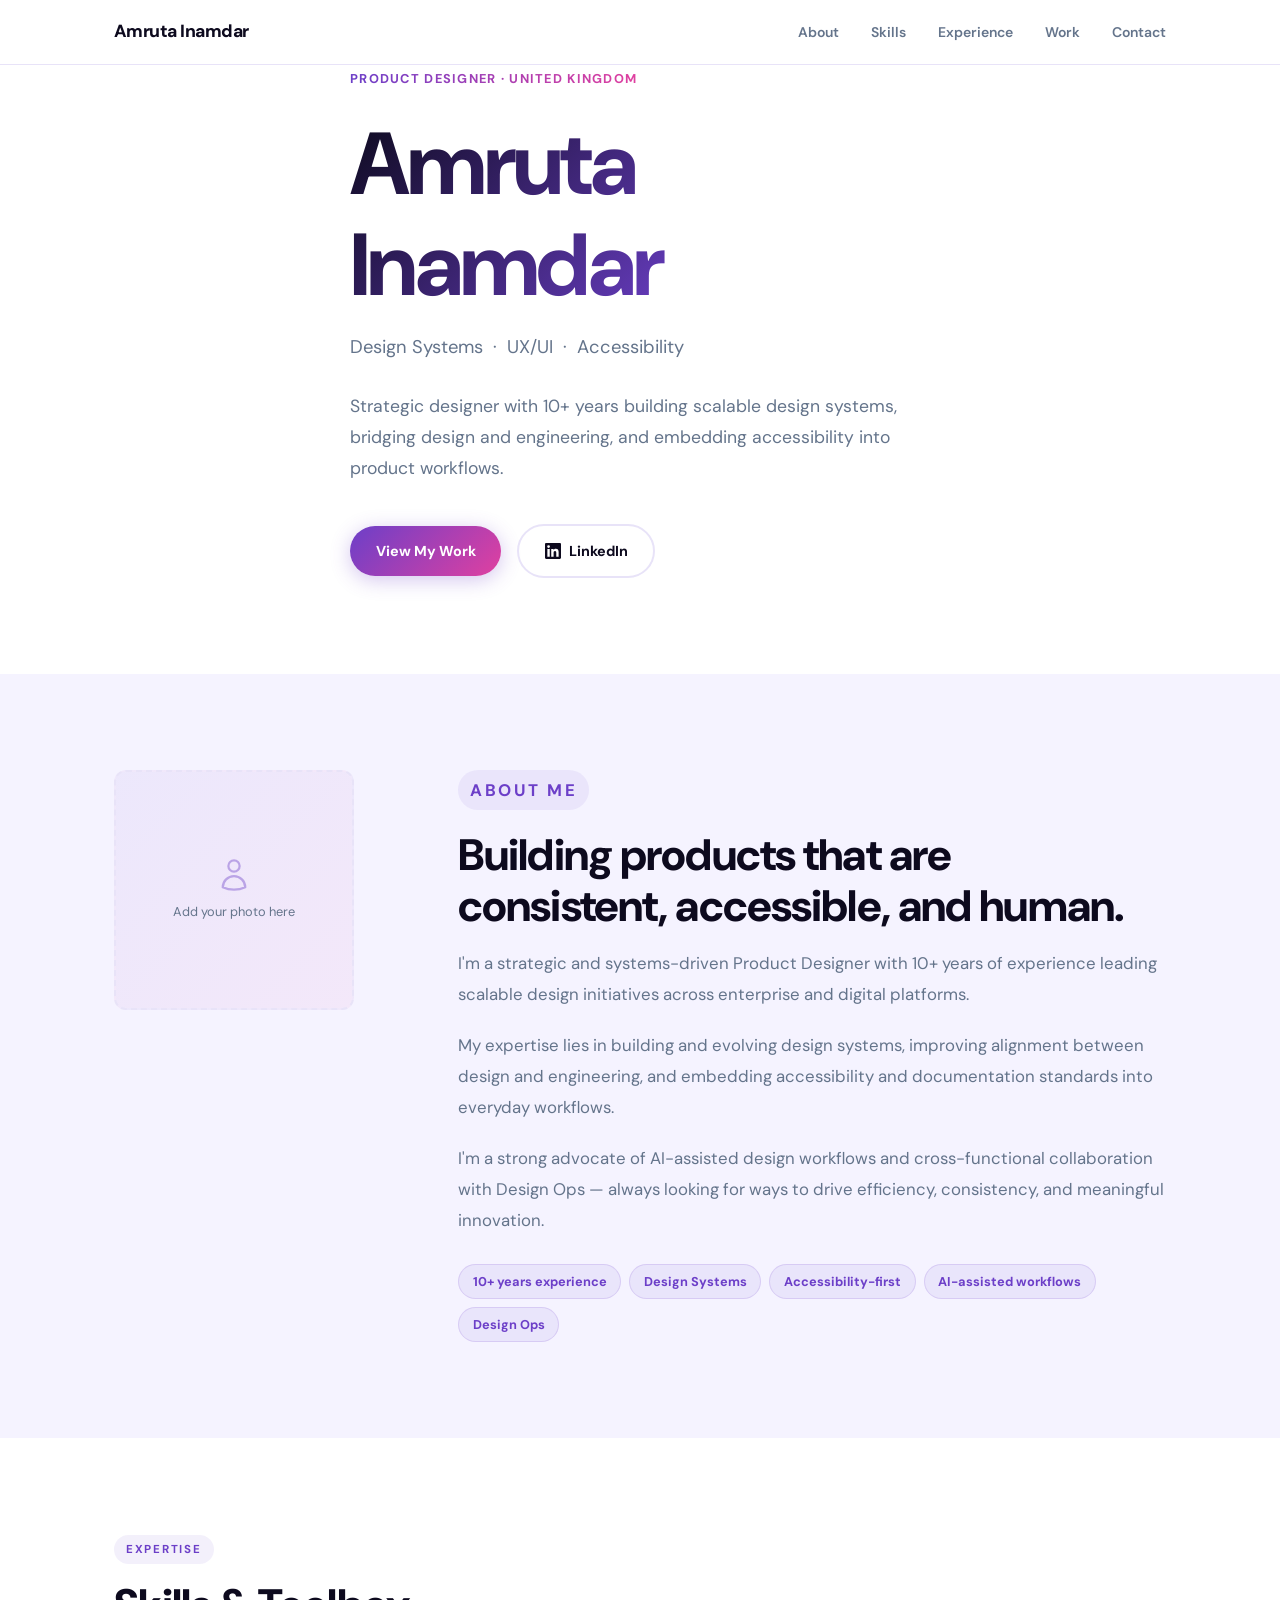
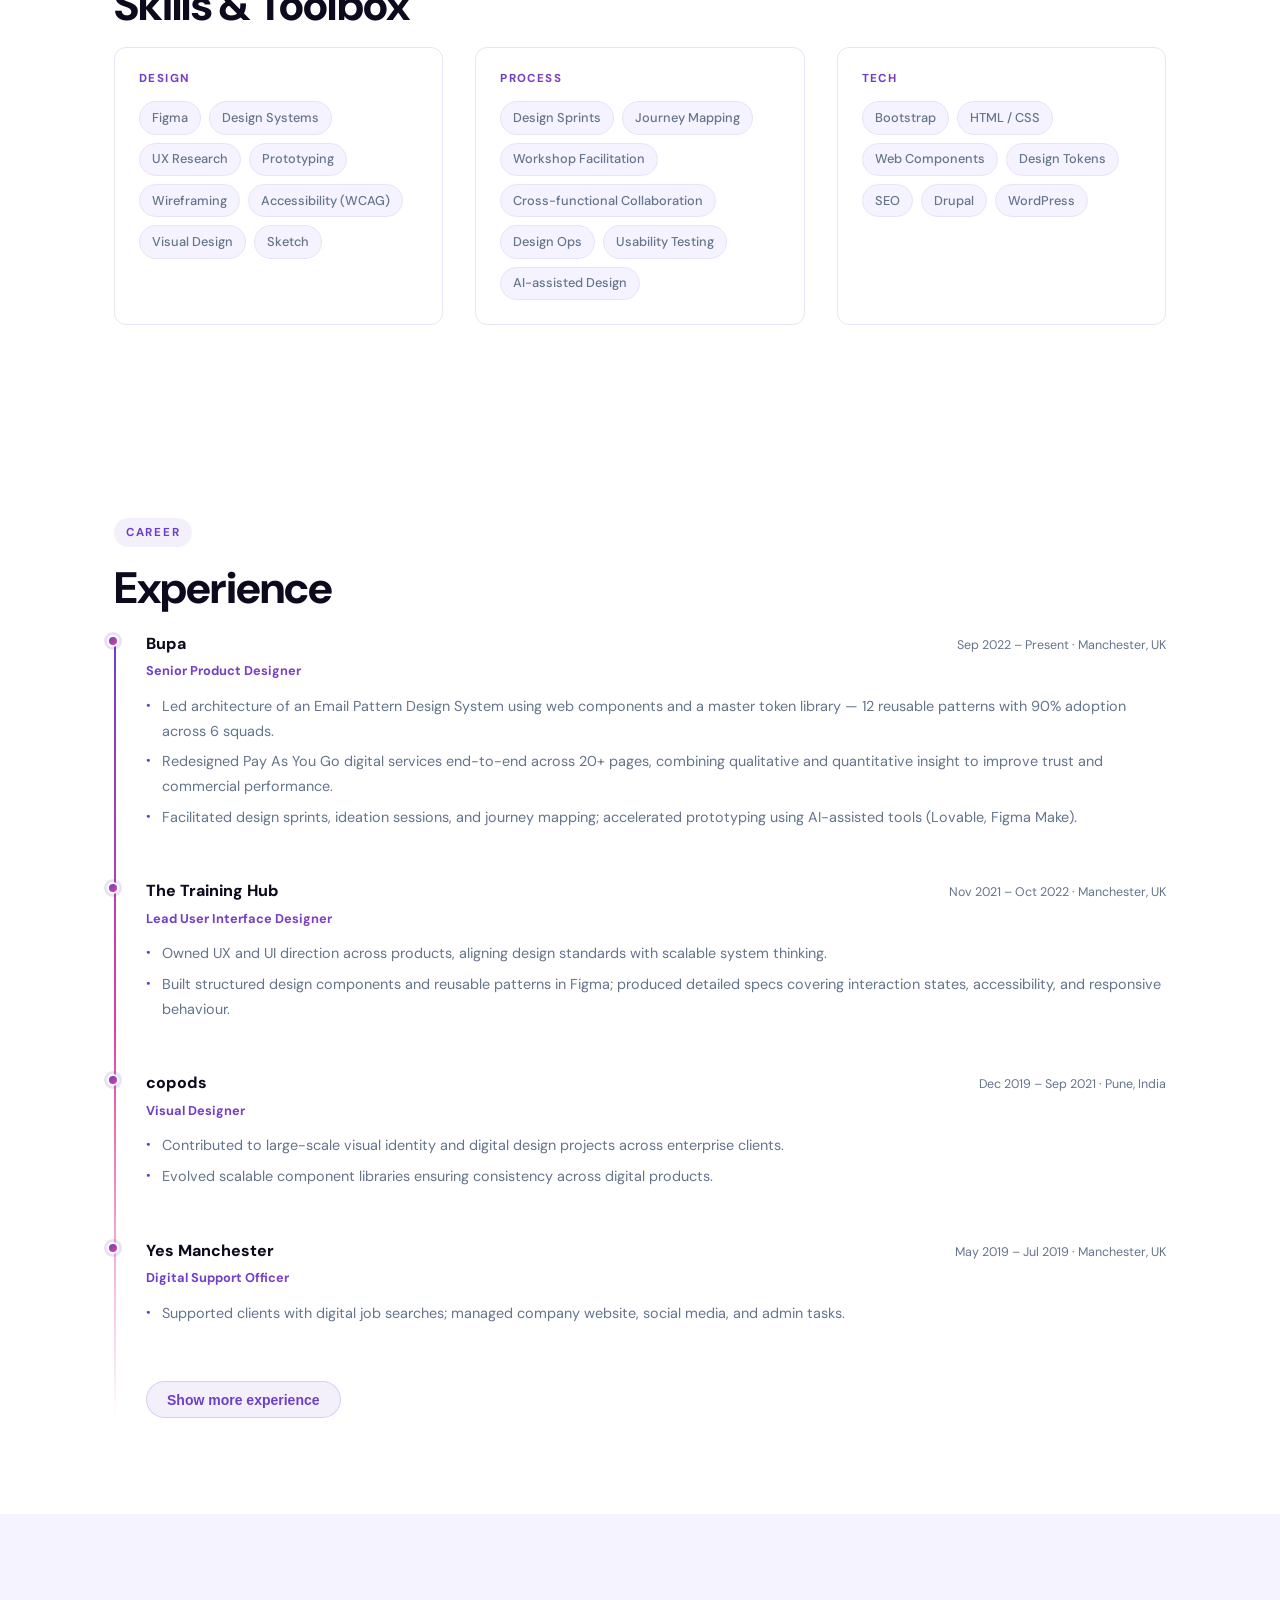
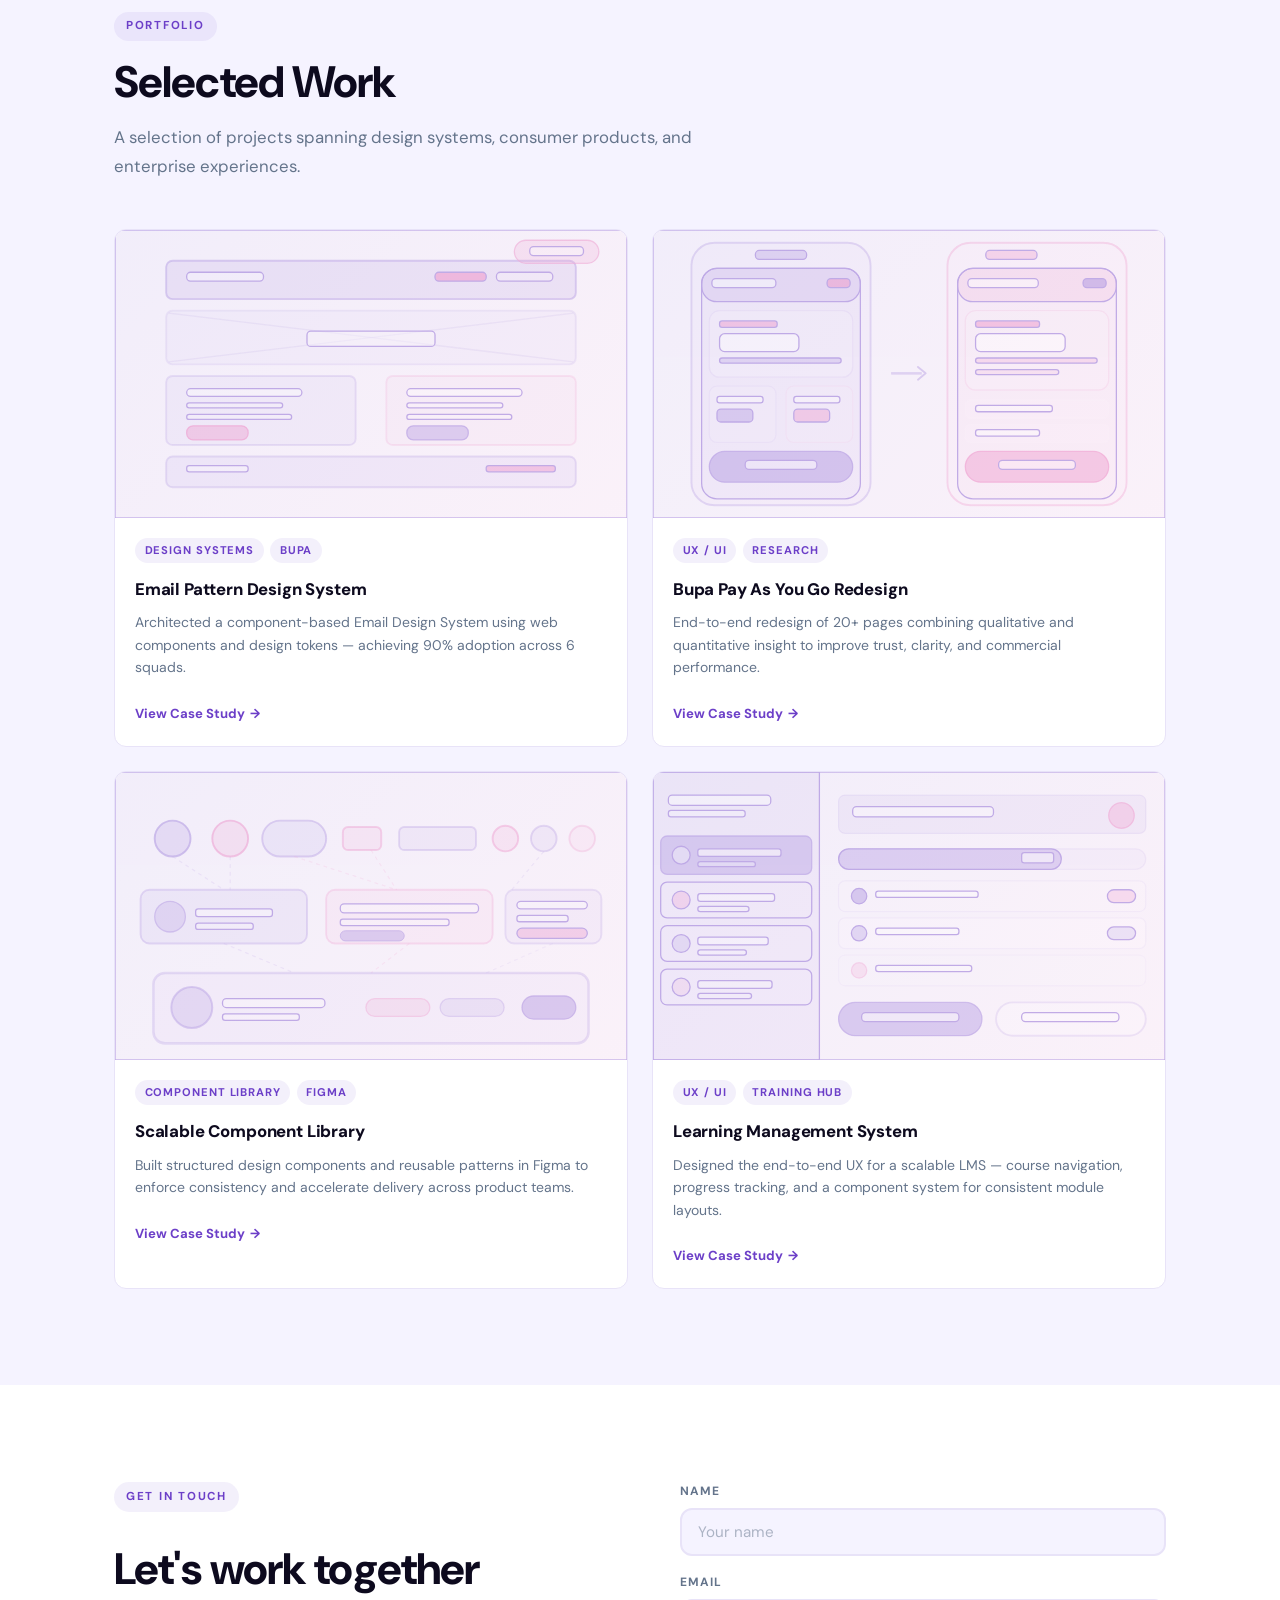
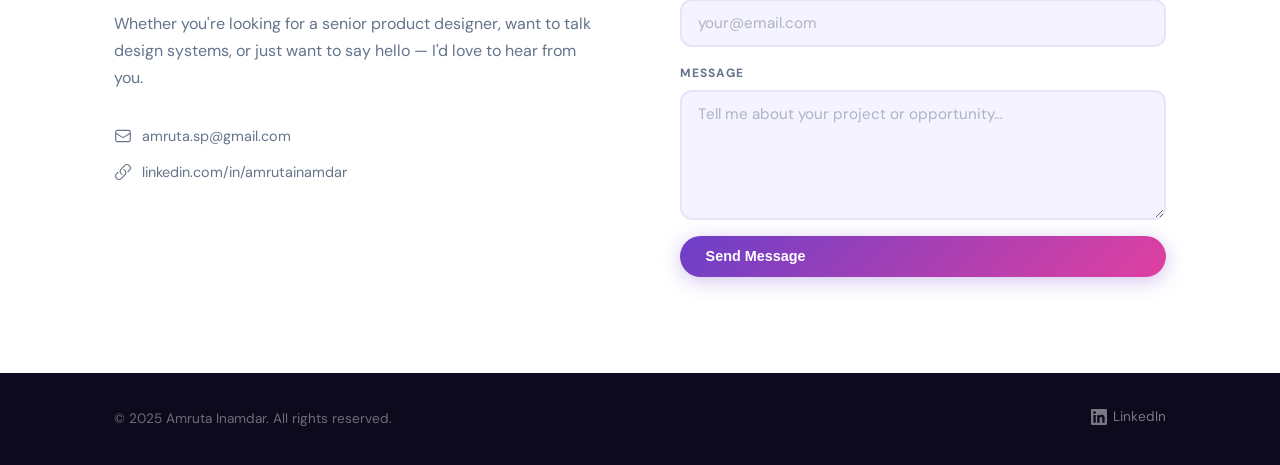
==== index.html @ d746bb41 "initial commit" ====
<!DOCTYPE html>
<html lang="en">
<head>
  <meta charset="UTF-8" />
  <meta name="viewport" content="width=device-width, initial-scale=1.0" />
  <meta name="description" content="Amruta Inamdar — Senior Product Designer specialising in Design Systems, UX/UI, and Accessibility." />
  <title>Amruta Inamdar · Product Designer</title>
  <link rel="preconnect" href="https://fonts.googleapis.com" />
  <link rel="preconnect" href="https://fonts.gstatic.com" crossorigin />
  <link href="https://fonts.googleapis.com/css2?family=DM+Sans:wght@400;500;700;800&display=swap" rel="stylesheet" />
  <link rel="stylesheet" href="styles-v3.css" />
</head>
<body>

<!-- ── Nav ── -->
<nav>
  <div class="container nav-inner">
    <a href="#hero" class="nav-logo">Amruta Inamdar</a>
    <ul class="nav-links" id="nav-links">
      <li><a href="#about">About</a></li>
      <li><a href="#skills">Skills</a></li>
      <li><a href="#experience">Experience</a></li>
      <li><a href="#work">Work</a></li>
      <li><a href="#contact">Contact</a></li>
    </ul>
    <button class="hamburger" id="hamburger" aria-label="Toggle navigation">
      <span></span><span></span><span></span>
    </button>
  </div>
</nav>

<!-- ── Hero ── -->
<section id="hero">
  <div class="container">
    <div class="hero-content">
      <span class="hero-eyebrow">Product Designer · United Kingdom</span>
      <h1 class="hero-title">Amruta<br>Inamdar</h1>
      <p class="hero-subtitle">Design Systems &nbsp;·&nbsp; UX/UI &nbsp;·&nbsp; Accessibility</p>
      <p class="hero-tagline">Strategic designer with 10+ years building scalable design systems, bridging design and engineering, and embedding accessibility into product workflows.</p>

      <div class="hero-actions">
        <a href="#work" class="btn btn-primary">View My Work</a>
        <a href="https://www.linkedin.com/in/amrutainamdar" target="_blank" rel="noopener" class="btn btn-outline">
          <svg xmlns="http://www.w3.org/2000/svg" viewBox="0 0 24 24" aria-hidden="true" style="width:16px;height:16px;fill:currentColor;flex-shrink:0"><path d="M20.447 20.452h-3.554v-5.569c0-1.328-.027-3.037-1.852-3.037-1.853 0-2.136 1.445-2.136 2.939v5.667H9.351V9h3.414v1.561h.046c.477-.9 1.637-1.85 3.37-1.85 3.601 0 4.267 2.37 4.267 5.455v6.286zM5.337 7.433a2.062 2.062 0 0 1-2.063-2.065 2.064 2.064 0 1 1 2.063 2.065zm1.782 13.019H3.555V9h3.564v11.452zM22.225 0H1.771C.792 0 0 .774 0 1.729v20.542C0 23.227.792 24 1.771 24h20.451C23.2 24 24 23.227 24 22.271V1.729C24 .774 23.2 0 22.222 0h.003z"/></svg>
          LinkedIn
        </a>
      </div>
    </div>
  </div>
</section>

<!-- ── About ── -->
<section id="about">
  <div class="container">
    <div class="about-grid">
      <div>
        <div class="photo-placeholder">
          <svg xmlns="http://www.w3.org/2000/svg" viewBox="0 0 24 24" stroke-width="1.5"><path stroke-linecap="round" stroke-linejoin="round" d="M15.75 6a3.75 3.75 0 1 1-7.5 0 3.75 3.75 0 0 1 7.5 0zM4.501 20.118a7.5 7.5 0 0 1 14.998 0A17.933 17.933 0 0 1 12 21.75c-2.676 0-5.216-.584-7.499-1.632z"/></svg>
          Add your photo here
        </div>
      </div>
      <div class="about-text">
        <p class="section-label">About Me</p>
        <h2 class="section-title">Building products that are consistent, accessible, and human.</h2>
        <p>I'm a strategic and systems-driven Product Designer with 10+ years of experience leading scalable design initiatives across enterprise and digital platforms.</p>
        <p>My expertise lies in building and evolving design systems, improving alignment between design and engineering, and embedding accessibility and documentation standards into everyday workflows.</p>
        <p>I'm a strong advocate of AI-assisted design workflows and cross-functional collaboration with Design Ops — always looking for ways to drive efficiency, consistency, and meaningful innovation.</p>
        <div class="stats-chips">
          <span class="chip">10+ years experience</span>
          <span class="chip">Design Systems</span>
          <span class="chip">Accessibility-first</span>
          <span class="chip">AI-assisted workflows</span>
          <span class="chip">Design Ops</span>
        </div>
      </div>
    </div>
  </div>
</section>

<!-- ── Skills ── -->
<section id="skills">
  <div class="container">
    <p class="section-label">Expertise</p>
    <h2 class="section-title">Skills &amp; Toolbox</h2>
    <div class="skills-grid">
      <div class="skill-group">
        <h3>Design</h3>
        <div class="skill-tags">
          <span class="tag">Figma</span>
          <span class="tag">Design Systems</span>
          <span class="tag">UX Research</span>
          <span class="tag">Prototyping</span>
          <span class="tag">Wireframing</span>
          <span class="tag">Accessibility (WCAG)</span>
          <span class="tag">Visual Design</span>
          <span class="tag">Sketch</span>
        </div>
      </div>
      <div class="skill-group">
        <h3>Process</h3>
        <div class="skill-tags">
          <span class="tag">Design Sprints</span>
          <span class="tag">Journey Mapping</span>
          <span class="tag">Workshop Facilitation</span>
          <span class="tag">Cross-functional Collaboration</span>
          <span class="tag">Design Ops</span>
          <span class="tag">Usability Testing</span>
          <span class="tag">AI-assisted Design</span>
        </div>
      </div>
      <div class="skill-group">
        <h3>Tech</h3>
        <div class="skill-tags">
          <span class="tag">Bootstrap</span>
          <span class="tag">HTML / CSS</span>
          <span class="tag">Web Components</span>
          <span class="tag">Design Tokens</span>
          <span class="tag">SEO</span>
          <span class="tag">Drupal</span>
          <span class="tag">WordPress</span>
        </div>
      </div>
    </div>
  </div>
</section>

<!-- ── Experience ── -->
<section id="experience">
  <div class="container">
    <p class="section-label">Career</p>
    <h2 class="section-title">Experience</h2>
    <div class="timeline">

      <div class="timeline-item">
        <div class="timeline-header">
          <span class="timeline-company">Bupa</span>
          <span class="timeline-date">Sep 2022 – Present · Manchester, UK</span>
        </div>
        <div class="timeline-role">Senior Product Designer</div>
        <ul class="timeline-bullets">
          <li>Led architecture of an Email Pattern Design System using web components and a master token library — 12 reusable patterns with 90% adoption across 6 squads.</li>
          <li>Redesigned Pay As You Go digital services end-to-end across 20+ pages, combining qualitative and quantitative insight to improve trust and commercial performance.</li>
          <li>Facilitated design sprints, ideation sessions, and journey mapping; accelerated prototyping using AI-assisted tools (Lovable, Figma Make).</li>
        </ul>
      </div>

      <div class="timeline-item">
        <div class="timeline-header">
          <span class="timeline-company">The Training Hub</span>
          <span class="timeline-date">Nov 2021 – Oct 2022 · Manchester, UK</span>
        </div>
        <div class="timeline-role">Lead User Interface Designer</div>
        <ul class="timeline-bullets">
          <li>Owned UX and UI direction across products, aligning design standards with scalable system thinking.</li>
          <li>Built structured design components and reusable patterns in Figma; produced detailed specs covering interaction states, accessibility, and responsive behaviour.</li>
        </ul>
      </div>

      <div class="timeline-item">
        <div class="timeline-header">
          <span class="timeline-company">copods</span>
          <span class="timeline-date">Dec 2019 – Sep 2021 · Pune, India</span>
        </div>
        <div class="timeline-role">Visual Designer</div>
        <ul class="timeline-bullets">
          <li>Contributed to large-scale visual identity and digital design projects across enterprise clients.</li>
          <li>Evolved scalable component libraries ensuring consistency across digital products.</li>
        </ul>
      </div>

      <div class="timeline-item">
        <div class="timeline-header">
          <span class="timeline-company">Yes Manchester</span>
          <span class="timeline-date">May 2019 – Jul 2019 · Manchester, UK</span>
        </div>
        <div class="timeline-role">Digital Support Officer</div>
        <ul class="timeline-bullets">
          <li>Supported clients with digital job searches; managed company website, social media, and admin tasks.</li>
        </ul>
      </div>

      <div class="hidden-roles" id="hidden-roles">
        <div class="timeline-item">
          <div class="timeline-header">
            <span class="timeline-company">Cognizant Technology Solutions</span>
            <span class="timeline-date">Nov 2009 – Nov 2016 · Pune, India</span>
          </div>
          <div class="timeline-role">Technology Lead</div>
          <ul class="timeline-bullets">
            <li>Led front-end development and UI design for banking and retail clients; built a WordPress-based pattern library and migrated six legacy websites.</li>
            <li>Developed responsive applications across 12 multilingual eCommerce country websites using HTML, CSS, and Bootstrap.</li>
            <li>Performed WCAG accessibility audits and executed full SEO strategy.</li>
          </ul>
        </div>

        <div class="timeline-item">
          <div class="timeline-header">
            <span class="timeline-company">Tisya Impex Pvt. Ltd</span>
            <span class="timeline-date">Jun 2008 – Nov 2009 · Pune, India</span>
          </div>
          <div class="timeline-role">Designer &amp; Animator</div>
          <ul class="timeline-bullets">
            <li>Designed web pages, logos, and marketing brochures; collaborated with backend developers for UI implementation.</li>
          </ul>
        </div>

        <div class="timeline-item">
          <div class="timeline-header">
            <span class="timeline-company">Indian Magic Eye</span>
            <span class="timeline-date">Dec 2006 – Oct 2007 · Pune, India</span>
          </div>
          <div class="timeline-role">Assistant Director / Editor</div>
          <ul class="timeline-bullets">
            <li>Produced corporate films and TV advertisements; edited content for broadcast using Final Cut Pro and Adobe Premiere.</li>
          </ul>
        </div>

        <div class="timeline-item">
          <div class="timeline-header">
            <span class="timeline-company">Ecotech</span>
            <span class="timeline-date">Oct 2004 – Jul 2005 · Pune, India</span>
          </div>
          <div class="timeline-role">Web Designer</div>
          <ul class="timeline-bullets">
            <li>Designed website templates, logos, and interactive web layouts; maintained company site content.</li>
          </ul>
        </div>
      </div>

      <button class="show-more-btn" id="show-more-btn">Show more experience</button>
    </div>
  </div>
</section>

<!-- ── Work ── -->
<section id="work">
  <div class="container">
    <p class="section-label">Portfolio</p>
    <h2 class="section-title">Selected Work</h2>
    <p class="section-intro">A selection of projects spanning design systems, consumer products, and enterprise experiences.</p>
    <div class="work-grid">

      <!-- Card 1: Email Design System -->
      <div class="case-card">
        <div class="card-image" style="padding:0;display:block">
          <svg viewBox="0 0 400 225" xmlns="http://www.w3.org/2000/svg" style="width:100%;height:100%;display:block">
            <rect width="400" height="225" fill="rgba(108,63,200,0.05)"/>
            <!-- Email header block -->
            <rect x="40" y="24" width="320" height="30" rx="5" fill="rgba(108,63,200,0.22)" stroke="rgba(108,63,200,0.55)" stroke-width="1.5"/>
            <rect x="56" y="33" width="60" height="7" rx="3" fill="rgba(255,255,255,0.6)"/>
            <rect x="250" y="33" width="40" height="7" rx="3" fill="rgba(224,64,160,0.75)"/>
            <rect x="298" y="33" width="44" height="7" rx="3" fill="rgba(255,255,255,0.3)"/>
            <!-- Hero image area with X pattern -->
            <rect x="40" y="63" width="320" height="42" rx="5" fill="rgba(108,63,200,0.08)" stroke="rgba(108,63,200,0.2)" stroke-width="1.5"/>
            <line x1="42" y1="65" x2="358" y2="103" stroke="rgba(108,63,200,0.18)" stroke-width="1"/>
            <line x1="358" y1="65" x2="42" y2="103" stroke="rgba(108,63,200,0.18)" stroke-width="1"/>
            <rect x="150" y="79" width="100" height="12" rx="3" fill="rgba(255,255,255,0.35)"/>
            <!-- 2-col content -->
            <rect x="40" y="114" width="148" height="54" rx="5" fill="rgba(108,63,200,0.1)" stroke="rgba(108,63,200,0.3)" stroke-width="1.5"/>
            <rect x="56" y="124" width="90" height="6" rx="3" fill="rgba(255,255,255,0.5)"/>
            <rect x="56" y="135" width="75" height="4" rx="2" fill="rgba(255,255,255,0.3)"/>
            <rect x="56" y="144" width="82" height="4" rx="2" fill="rgba(255,255,255,0.3)"/>
            <rect x="56" y="153" width="48" height="11" rx="5" fill="rgba(224,64,160,0.5)" stroke="rgba(224,64,160,0.8)" stroke-width="1"/>
            <rect x="212" y="114" width="148" height="54" rx="5" fill="rgba(224,64,160,0.07)" stroke="rgba(224,64,160,0.25)" stroke-width="1.5"/>
            <rect x="228" y="124" width="90" height="6" rx="3" fill="rgba(255,255,255,0.5)"/>
            <rect x="228" y="135" width="75" height="4" rx="2" fill="rgba(255,255,255,0.3)"/>
            <rect x="228" y="144" width="82" height="4" rx="2" fill="rgba(255,255,255,0.3)"/>
            <rect x="228" y="153" width="48" height="11" rx="5" fill="rgba(108,63,200,0.5)" stroke="rgba(108,63,200,0.8)" stroke-width="1"/>
            <!-- Footer bar -->
            <rect x="40" y="177" width="320" height="24" rx="5" fill="rgba(108,63,200,0.15)" stroke="rgba(108,63,200,0.35)" stroke-width="1.5"/>
            <rect x="56" y="184" width="48" height="5" rx="2" fill="rgba(255,255,255,0.4)"/>
            <rect x="290" y="184" width="54" height="5" rx="2" fill="rgba(224,64,160,0.6)"/>
            <!-- Token badge -->
            <rect x="312" y="8" width="66" height="18" rx="9" fill="rgba(224,64,160,0.25)" stroke="rgba(224,64,160,0.6)" stroke-width="1"/>
            <rect x="324" y="13" width="42" height="7" rx="3" fill="rgba(255,255,255,0.5)"/>
          </svg>
        </div>
        <div class="card-body">
          <div class="card-tags"><span class="card-tag">Design Systems</span><span class="card-tag">Bupa</span></div>
          <div class="card-title">Email Pattern Design System</div>
          <p class="card-desc">Architected a component-based Email Design System using web components and design tokens — achieving 90% adoption across 6 squads.</p>
          <a href="#" class="card-link">View Case Study</a>
        </div>
      </div>

      <!-- Card 2: PAYG Redesign -->
      <div class="case-card">
        <div class="card-image" style="padding:0;display:block">
          <svg viewBox="0 0 400 225" xmlns="http://www.w3.org/2000/svg" style="width:100%;height:100%;display:block">
            <rect width="400" height="225" fill="rgba(108,63,200,0.04)"/>
            <!-- Left phone frame -->
            <rect x="30" y="10" width="140" height="205" rx="18" fill="rgba(108,63,200,0.07)" stroke="rgba(108,63,200,0.4)" stroke-width="1.5"/>
            <rect x="80" y="16" width="40" height="7" rx="3" fill="rgba(108,63,200,0.4)"/>
            <rect x="38" y="30" width="124" height="180" rx="12" fill="rgba(108,63,200,0.06)"/>
            <rect x="38" y="30" width="124" height="26" rx="12" fill="rgba(108,63,200,0.25)"/>
            <rect x="46" y="38" width="50" height="7" rx="3" fill="rgba(255,255,255,0.6)"/>
            <rect x="136" y="38" width="18" height="7" rx="3" fill="rgba(224,64,160,0.7)"/>
            <!-- metric card left -->
            <rect x="44" y="63" width="112" height="52" rx="8" fill="rgba(255,255,255,0.12)" stroke="rgba(108,63,200,0.15)" stroke-width="1"/>
            <rect x="52" y="71" width="45" height="5" rx="2" fill="rgba(224,64,160,0.6)"/>
            <rect x="52" y="81" width="62" height="14" rx="4" fill="rgba(255,255,255,0.55)"/>
            <rect x="52" y="100" width="95" height="4" rx="2" fill="rgba(108,63,200,0.35)"/>
            <!-- two mini cards -->
            <rect x="44" y="122" width="52" height="44" rx="6" fill="rgba(255,255,255,0.1)" stroke="rgba(108,63,200,0.12)" stroke-width="1"/>
            <rect x="104" y="122" width="52" height="44" rx="6" fill="rgba(255,255,255,0.1)" stroke="rgba(224,64,160,0.12)" stroke-width="1"/>
            <rect x="50" y="130" width="36" height="5" rx="2" fill="rgba(255,255,255,0.45)"/>
            <rect x="50" y="140" width="28" height="10" rx="3" fill="rgba(108,63,200,0.5)"/>
            <rect x="110" y="130" width="36" height="5" rx="2" fill="rgba(255,255,255,0.45)"/>
            <rect x="110" y="140" width="28" height="10" rx="3" fill="rgba(224,64,160,0.5)"/>
            <!-- CTA left -->
            <rect x="44" y="173" width="112" height="24" rx="12" fill="rgba(108,63,200,0.6)" stroke="rgba(108,63,200,0.8)" stroke-width="1"/>
            <rect x="72" y="180" width="56" height="7" rx="3" fill="rgba(255,255,255,0.65)"/>
            <!-- Arrow -->
            <line x1="186" y1="112" x2="210" y2="112" stroke="rgba(108,63,200,0.45)" stroke-width="2"/>
            <path d="M207 107 L213 112 L207 117" fill="none" stroke="rgba(108,63,200,0.55)" stroke-width="1.5" stroke-linecap="round" stroke-linejoin="round"/>
            <!-- Right phone frame (redesigned) -->
            <rect x="230" y="10" width="140" height="205" rx="18" fill="rgba(224,64,160,0.05)" stroke="rgba(224,64,160,0.4)" stroke-width="1.5"/>
            <rect x="260" y="16" width="40" height="7" rx="3" fill="rgba(224,64,160,0.4)"/>
            <rect x="238" y="30" width="124" height="180" rx="12" fill="rgba(224,64,160,0.04)"/>
            <rect x="238" y="30" width="124" height="26" rx="12" fill="rgba(224,64,160,0.2)"/>
            <rect x="246" y="38" width="55" height="7" rx="3" fill="rgba(255,255,255,0.65)"/>
            <rect x="336" y="38" width="18" height="7" rx="3" fill="rgba(108,63,200,0.7)"/>
            <!-- hero card right -->
            <rect x="244" y="63" width="112" height="62" rx="8" fill="rgba(255,255,255,0.12)" stroke="rgba(224,64,160,0.2)" stroke-width="1"/>
            <rect x="252" y="71" width="50" height="5" rx="2" fill="rgba(224,64,160,0.65)"/>
            <rect x="252" y="81" width="70" height="14" rx="4" fill="rgba(255,255,255,0.6)"/>
            <rect x="252" y="100" width="95" height="4" rx="2" fill="rgba(224,64,160,0.3)"/>
            <rect x="252" y="109" width="65" height="4" rx="2" fill="rgba(224,64,160,0.2)"/>
            <!-- list rows right -->
            <rect x="244" y="133" width="112" height="14" rx="4" fill="rgba(255,255,255,0.09)" stroke="rgba(255,255,255,0.1)" stroke-width="1"/>
            <rect x="252" y="137" width="60" height="5" rx="2" fill="rgba(255,255,255,0.45)"/>
            <rect x="244" y="152" width="112" height="14" rx="4" fill="rgba(255,255,255,0.09)" stroke="rgba(255,255,255,0.1)" stroke-width="1"/>
            <rect x="252" y="156" width="50" height="5" rx="2" fill="rgba(255,255,255,0.45)"/>
            <!-- CTA right -->
            <rect x="244" y="173" width="112" height="24" rx="12" fill="rgba(224,64,160,0.55)" stroke="rgba(224,64,160,0.75)" stroke-width="1"/>
            <rect x="270" y="180" width="60" height="7" rx="3" fill="rgba(255,255,255,0.65)"/>
          </svg>
        </div>
        <div class="card-body">
          <div class="card-tags"><span class="card-tag">UX / UI</span><span class="card-tag">Research</span></div>
          <div class="card-title">Bupa Pay As You Go Redesign</div>
          <p class="card-desc">End-to-end redesign of 20+ pages combining qualitative and quantitative insight to improve trust, clarity, and commercial performance.</p>
          <a href="#" class="card-link">View Case Study</a>
        </div>
      </div>

      <!-- Card 3: Component Library -->
      <div class="case-card">
        <div class="card-image" style="padding:0;display:block">
          <svg viewBox="0 0 400 225" xmlns="http://www.w3.org/2000/svg" style="width:100%;height:100%;display:block">
            <rect width="400" height="225" fill="rgba(108,63,200,0.04)"/>
            <!-- Atoms row -->
            <circle cx="45" cy="52" r="14" fill="rgba(108,63,200,0.3)" stroke="rgba(108,63,200,0.7)" stroke-width="1.5"/>
            <circle cx="90" cy="52" r="14" fill="rgba(224,64,160,0.25)" stroke="rgba(224,64,160,0.65)" stroke-width="1.5"/>
            <rect x="115" y="38" width="50" height="28" rx="14" fill="rgba(108,63,200,0.18)" stroke="rgba(108,63,200,0.5)" stroke-width="1.5"/>
            <rect x="178" y="43" width="30" height="18" rx="4" fill="rgba(224,64,160,0.18)" stroke="rgba(224,64,160,0.5)" stroke-width="1.5"/>
            <rect x="222" y="43" width="60" height="18" rx="4" fill="rgba(108,63,200,0.12)" stroke="rgba(108,63,200,0.4)" stroke-width="1.5"/>
            <circle cx="305" cy="52" r="10" fill="rgba(224,64,160,0.2)" stroke="rgba(224,64,160,0.55)" stroke-width="1.5"/>
            <circle cx="335" cy="52" r="10" fill="rgba(108,63,200,0.15)" stroke="rgba(108,63,200,0.4)" stroke-width="1.5"/>
            <circle cx="365" cy="52" r="10" fill="rgba(224,64,160,0.12)" stroke="rgba(224,64,160,0.35)" stroke-width="1.5"/>
            <!-- Connector lines atoms → molecules -->
            <line x1="45" y1="66" x2="85" y2="92" stroke="rgba(108,63,200,0.2)" stroke-width="1" stroke-dasharray="3,3"/>
            <line x1="90" y1="66" x2="90" y2="92" stroke="rgba(108,63,200,0.2)" stroke-width="1" stroke-dasharray="3,3"/>
            <line x1="140" y1="66" x2="220" y2="92" stroke="rgba(224,64,160,0.2)" stroke-width="1" stroke-dasharray="3,3"/>
            <line x1="200" y1="61" x2="220" y2="92" stroke="rgba(224,64,160,0.2)" stroke-width="1" stroke-dasharray="3,3"/>
            <line x1="335" y1="62" x2="310" y2="92" stroke="rgba(108,63,200,0.2)" stroke-width="1" stroke-dasharray="3,3"/>
            <!-- Molecules row -->
            <rect x="20" y="92" width="130" height="42" rx="7" fill="rgba(108,63,200,0.14)" stroke="rgba(108,63,200,0.4)" stroke-width="1.5"/>
            <circle cx="43" cy="113" r="12" fill="rgba(108,63,200,0.3)" stroke="rgba(108,63,200,0.6)" stroke-width="1"/>
            <rect x="63" y="107" width="60" height="6" rx="2" fill="rgba(255,255,255,0.5)"/>
            <rect x="63" y="118" width="45" height="5" rx="2" fill="rgba(255,255,255,0.3)"/>
            <rect x="165" y="92" width="130" height="42" rx="7" fill="rgba(224,64,160,0.1)" stroke="rgba(224,64,160,0.35)" stroke-width="1.5"/>
            <rect x="176" y="103" width="108" height="7" rx="3" fill="rgba(255,255,255,0.45)"/>
            <rect x="176" y="115" width="85" height="5" rx="2" fill="rgba(255,255,255,0.3)"/>
            <rect x="176" y="124" width="50" height="8" rx="4" fill="rgba(108,63,200,0.5)" stroke="rgba(108,63,200,0.7)" stroke-width="0.75"/>
            <rect x="305" y="92" width="75" height="42" rx="7" fill="rgba(108,63,200,0.1)" stroke="rgba(108,63,200,0.3)" stroke-width="1.5"/>
            <rect x="314" y="101" width="55" height="6" rx="3" fill="rgba(255,255,255,0.45)"/>
            <rect x="314" y="112" width="40" height="5" rx="2" fill="rgba(255,255,255,0.3)"/>
            <rect x="314" y="122" width="55" height="8" rx="4" fill="rgba(224,64,160,0.45)"/>
            <!-- Connector lines molecules → organism -->
            <line x1="85" y1="134" x2="140" y2="157" stroke="rgba(108,63,200,0.2)" stroke-width="1" stroke-dasharray="3,3"/>
            <line x1="230" y1="134" x2="200" y2="157" stroke="rgba(224,64,160,0.2)" stroke-width="1" stroke-dasharray="3,3"/>
            <line x1="342" y1="134" x2="290" y2="157" stroke="rgba(108,63,200,0.15)" stroke-width="1" stroke-dasharray="3,3"/>
            <!-- Organism: full card -->
            <rect x="30" y="157" width="340" height="55" rx="9" fill="rgba(108,63,200,0.09)" stroke="rgba(108,63,200,0.35)" stroke-width="2"/>
            <circle cx="60" cy="184" r="16" fill="rgba(108,63,200,0.3)" stroke="rgba(108,63,200,0.55)" stroke-width="1.5"/>
            <rect x="84" y="177" width="80" height="7" rx="3" fill="rgba(255,255,255,0.5)"/>
            <rect x="84" y="189" width="60" height="5" rx="2" fill="rgba(255,255,255,0.3)"/>
            <rect x="196" y="177" width="50" height="14" rx="7" fill="rgba(224,64,160,0.2)" stroke="rgba(224,64,160,0.45)" stroke-width="1"/>
            <rect x="254" y="177" width="50" height="14" rx="7" fill="rgba(108,63,200,0.18)" stroke="rgba(108,63,200,0.4)" stroke-width="1"/>
            <rect x="318" y="175" width="42" height="18" rx="9" fill="rgba(108,63,200,0.55)" stroke="rgba(108,63,200,0.75)" stroke-width="1"/>
          </svg>
        </div>
        <div class="card-body">
          <div class="card-tags"><span class="card-tag">Component Library</span><span class="card-tag">Figma</span></div>
          <div class="card-title">Scalable Component Library</div>
          <p class="card-desc">Built structured design components and reusable patterns in Figma to enforce consistency and accelerate delivery across product teams.</p>
          <a href="#" class="card-link">View Case Study</a>
        </div>
      </div>

      <!-- Card 4: LMS -->
      <div class="case-card">
        <div class="card-image" style="padding:0;display:block">
          <svg viewBox="0 0 400 225" xmlns="http://www.w3.org/2000/svg" style="width:100%;height:100%;display:block">
            <rect width="400" height="225" fill="rgba(108,63,200,0.04)"/>
            <!-- Sidebar -->
            <rect x="0" y="0" width="130" height="225" fill="rgba(108,63,200,0.12)"/>
            <rect x="12" y="18" width="80" height="8" rx="3" fill="rgba(255,255,255,0.5)"/>
            <rect x="12" y="30" width="60" height="5" rx="2" fill="rgba(255,255,255,0.25)"/>
            <!-- Course 1 (active) -->
            <rect x="6" y="50" width="118" height="30" rx="5" fill="rgba(108,63,200,0.5)" stroke="rgba(108,63,200,0.7)" stroke-width="1"/>
            <circle cx="22" cy="65" r="7" fill="rgba(255,255,255,0.4)"/>
            <rect x="35" y="60" width="65" height="6" rx="2" fill="rgba(255,255,255,0.65)"/>
            <rect x="35" y="70" width="45" height="4" rx="2" fill="rgba(255,255,255,0.35)"/>
            <!-- Course 2 -->
            <rect x="6" y="86" width="118" height="28" rx="5" fill="rgba(255,255,255,0.06)"/>
            <circle cx="22" cy="100" r="7" fill="rgba(224,64,160,0.35)"/>
            <rect x="35" y="95" width="60" height="6" rx="2" fill="rgba(255,255,255,0.45)"/>
            <rect x="35" y="105" width="40" height="4" rx="2" fill="rgba(255,255,255,0.25)"/>
            <!-- Course 3 -->
            <rect x="6" y="120" width="118" height="28" rx="5" fill="rgba(255,255,255,0.04)"/>
            <circle cx="22" cy="134" r="7" fill="rgba(108,63,200,0.25)"/>
            <rect x="35" y="129" width="55" height="6" rx="2" fill="rgba(255,255,255,0.4)"/>
            <rect x="35" y="139" width="38" height="4" rx="2" fill="rgba(255,255,255,0.2)"/>
            <!-- Course 4 -->
            <rect x="6" y="154" width="118" height="28" rx="5" fill="rgba(255,255,255,0.03)"/>
            <circle cx="22" cy="168" r="7" fill="rgba(224,64,160,0.2)"/>
            <rect x="35" y="163" width="58" height="6" rx="2" fill="rgba(255,255,255,0.35)"/>
            <rect x="35" y="173" width="42" height="4" rx="2" fill="rgba(255,255,255,0.18)"/>
            <!-- Main content area -->
            <rect x="145" y="18" width="240" height="30" rx="5" fill="rgba(108,63,200,0.12)" stroke="rgba(108,63,200,0.2)" stroke-width="1"/>
            <rect x="156" y="27" width="110" height="8" rx="3" fill="rgba(255,255,255,0.55)"/>
            <rect x="356" y="24" width="20" height="20" rx="10" fill="rgba(224,64,160,0.4)" stroke="rgba(224,64,160,0.6)" stroke-width="1"/>
            <!-- Progress bar -->
            <rect x="145" y="60" width="240" height="16" rx="8" fill="rgba(108,63,200,0.08)" stroke="rgba(108,63,200,0.15)" stroke-width="1"/>
            <rect x="145" y="60" width="174" height="16" rx="8" fill="rgba(108,63,200,0.45)"/>
            <rect x="288" y="63" width="25" height="8" rx="2" fill="rgba(255,255,255,0.6)"/>
            <!-- Module list rows -->
            <rect x="145" y="85" width="240" height="24" rx="5" fill="rgba(255,255,255,0.1)" stroke="rgba(108,63,200,0.12)" stroke-width="1"/>
            <circle cx="161" cy="97" r="6" fill="rgba(108,63,200,0.6)"/>
            <rect x="174" y="93" width="80" height="5" rx="2" fill="rgba(255,255,255,0.55)"/>
            <rect x="355" y="92" width="22" height="10" rx="5" fill="rgba(224,64,160,0.35)"/>
            <rect x="145" y="114" width="240" height="24" rx="5" fill="rgba(255,255,255,0.07)" stroke="rgba(108,63,200,0.1)" stroke-width="1"/>
            <circle cx="161" cy="126" r="6" fill="rgba(108,63,200,0.4)"/>
            <rect x="174" y="122" width="65" height="5" rx="2" fill="rgba(255,255,255,0.45)"/>
            <rect x="355" y="121" width="22" height="10" rx="5" fill="rgba(108,63,200,0.25)"/>
            <rect x="145" y="143" width="240" height="24" rx="5" fill="rgba(255,255,255,0.04)" stroke="rgba(108,63,200,0.08)" stroke-width="1"/>
            <circle cx="161" cy="155" r="6" fill="rgba(224,64,160,0.25)" stroke="rgba(224,64,160,0.4)" stroke-width="1"/>
            <rect x="174" y="151" width="75" height="5" rx="2" fill="rgba(255,255,255,0.4)"/>
            <!-- CTAs -->
            <rect x="145" y="180" width="112" height="26" rx="13" fill="rgba(108,63,200,0.55)" stroke="rgba(108,63,200,0.7)" stroke-width="1"/>
            <rect x="163" y="188" width="76" height="7" rx="3" fill="rgba(255,255,255,0.65)"/>
            <rect x="268" y="180" width="117" height="26" rx="13" fill="rgba(255,255,255,0.05)" stroke="rgba(108,63,200,0.25)" stroke-width="1.5"/>
            <rect x="288" y="188" width="76" height="7" rx="3" fill="rgba(255,255,255,0.35)"/>
          </svg>
        </div>
        <div class="card-body">
          <div class="card-tags"><span class="card-tag">UX / UI</span><span class="card-tag">Training Hub</span></div>
          <div class="card-title">Learning Management System</div>
          <p class="card-desc">Designed the end-to-end UX for a scalable LMS — course navigation, progress tracking, and a component system for consistent module layouts.</p>
          <a href="#" class="card-link">View Case Study</a>
        </div>
      </div>

    </div>
  </div>
</section>

<!-- ── Contact ── -->
<section id="contact">
  <div class="container">
    <div class="contact-wrapper">
      <div class="contact-info">
        <p class="section-label">Get In Touch</p>
        <h2 class="section-title">Let's work together</h2>
        <p>Whether you're looking for a senior product designer, want to talk design systems, or just want to say hello — I'd love to hear from you.</p>
        <div class="contact-links">
          <a href="mailto:amruta.sp@gmail.com" class="contact-link">
            <svg xmlns="http://www.w3.org/2000/svg" viewBox="0 0 24 24" stroke-width="1.5"><path stroke-linecap="round" stroke-linejoin="round" d="M21.75 6.75v10.5a2.25 2.25 0 0 1-2.25 2.25h-15a2.25 2.25 0 0 1-2.25-2.25V6.75m19.5 0A2.25 2.25 0 0 0 19.5 4.5h-15a2.25 2.25 0 0 0-2.25 2.25m19.5 0v.243a2.25 2.25 0 0 1-1.07 1.916l-7.5 4.615a2.25 2.25 0 0 1-2.36 0L3.32 8.91a2.25 2.25 0 0 1-1.07-1.916V6.75"/></svg>
            amruta.sp@gmail.com
          </a>
          <a href="https://www.linkedin.com/in/amrutainamdar" target="_blank" rel="noopener" class="contact-link">
            <svg xmlns="http://www.w3.org/2000/svg" viewBox="0 0 24 24" stroke-width="1.5"><path stroke-linecap="round" stroke-linejoin="round" d="M13.19 8.688a4.5 4.5 0 0 1 1.242 7.244l-4.5 4.5a4.5 4.5 0 0 1-6.364-6.364l1.757-1.757m13.35-.622 1.757-1.757a4.5 4.5 0 0 0-6.364-6.364l-4.5 4.5a4.5 4.5 0 0 0 1.242 7.244"/></svg>
            linkedin.com/in/amrutainamdar
          </a>
        </div>
      </div>

      <form id="contact-form" class="contact-form" action="https://formspree.io/f/YOUR_FORM_ID" method="POST">
        <div class="form-group">
          <label for="name">Name</label>
          <input type="text" id="name" name="name" placeholder="Your name" required />
        </div>
        <div class="form-group">
          <label for="email">Email</label>
          <input type="email" id="email" name="email" placeholder="your@email.com" required />
        </div>
        <div class="form-group">
          <label for="message">Message</label>
          <textarea id="message" name="message" placeholder="Tell me about your project or opportunity…" required></textarea>
        </div>
        <div id="form-status" class="form-status" role="alert"></div>
        <button type="submit" class="btn btn-primary">Send Message</button>
      </form>
    </div>
  </div>
</section>

<!-- ── Footer ── -->
<footer>
  <div class="container footer-inner">
    <p class="footer-copy">&copy; 2025 Amruta Inamdar. All rights reserved.</p>
    <div class="footer-li">
      <a href="https://www.linkedin.com/in/amrutainamdar" target="_blank" rel="noopener">
        <svg xmlns="http://www.w3.org/2000/svg" viewBox="0 0 24 24" aria-hidden="true"><path d="M20.447 20.452h-3.554v-5.569c0-1.328-.027-3.037-1.852-3.037-1.853 0-2.136 1.445-2.136 2.939v5.667H9.351V9h3.414v1.561h.046c.477-.9 1.637-1.85 3.37-1.85 3.601 0 4.267 2.37 4.267 5.455v6.286zM5.337 7.433a2.062 2.062 0 0 1-2.063-2.065 2.064 2.064 0 1 1 2.063 2.065zm1.782 13.019H3.555V9h3.564v11.452zM22.225 0H1.771C.792 0 0 .774 0 1.729v20.542C0 23.227.792 24 1.771 24h20.451C23.2 24 24 23.227 24 22.271V1.729C24 .774 23.2 0 22.222 0h.003z"/></svg>
        LinkedIn
      </a>
    </div>
  </div>
</footer>

<script src="script.js"></script>
</body>
</html>
---- styles-v3.css ----
/* Version 3 — Bold & Modern (white, deep violet accent, strong geometric shapes) */

:root {
  --bg-primary: #ffffff;
  --bg-secondary: #f5f3ff;
  --bg-card: #ffffff;
  --accent: #6c3fc8;
  --accent-2: #e040a0;
  --accent-dim: rgba(108, 63, 200, 0.08);
  --text-primary: #0d0a1e;
  --text-muted: #64748b;
  --border: #e8e3f8;
  --radius: 12px;
  --transition: 0.2s ease;
}

*,
*::before,
*::after {
  box-sizing: border-box;
  margin: 0;
  padding: 0;
}

html {
  scroll-behavior: smooth;
  font-size: 16px;
}

body {
  font-family: 'DM Sans', 'Inter', system-ui, -apple-system, sans-serif;
  background: var(--bg-primary);
  color: var(--text-primary);
  line-height: 1.7;
}

h1,
h2,
h3,
h4 {
  line-height: 1.15;
  font-weight: 800;
  color: var(--text-primary);
}

h1 {
  font-size: clamp(3rem, 7vw, 5.5rem);
  letter-spacing: -0.03em;
}

h2 {
  font-size: clamp(1.8rem, 3.5vw, 2.75rem);
  letter-spacing: -0.02em;
}

h3 {
  font-size: 1.1rem;
}

p {
  color: var(--text-muted);
}

a {
  color: var(--accent);
  text-decoration: none;
  transition: opacity var(--transition);
}

a:hover {
  opacity: 0.8;
}

.container {
  max-width: 1100px;
  margin: 0 auto;
  padding: 0 1.5rem;
}

section {
  padding: 6rem 0;
}

.section-label {
  display: inline-block;
  font-size: 0.72rem;
  font-weight: 700;
  letter-spacing: 0.15em;
  text-transform: uppercase;
  color: var(--accent);
  background: var(--accent-dim);
  padding: 0.3rem 0.75rem;
  border-radius: 100px;
  margin-bottom: 1rem;
}

.section-title {
  margin-bottom: 1rem;
}

.section-intro {
  color: var(--text-muted);
  max-width: 600px;
  margin-bottom: 3rem;
  font-size: 1.05rem;
}

/* ── Nav ── */
nav {
  position: fixed;
  top: 0;
  left: 0;
  right: 0;
  z-index: 100;
  background: rgba(255, 255, 255, 0.92);
  backdrop-filter: blur(12px);
  border-bottom: 1px solid var(--border);
}

.nav-inner {
  display: flex;
  align-items: center;
  justify-content: space-between;
  height: 64px;
}

.nav-logo {
  font-weight: 800;
  font-size: 1.1rem;
  color: var(--text-primary);
  letter-spacing: -0.03em;
}

.nav-links {
  display: flex;
  gap: 2rem;
  list-style: none;
}

.nav-links a {
  color: var(--text-muted);
  font-size: 0.875rem;
  font-weight: 600;
  transition: color var(--transition);
}

.nav-links a:hover {
  color: var(--accent);
  opacity: 1;
}

.hamburger {
  display: none;
  flex-direction: column;
  gap: 5px;
  background: none;
  border: none;
  cursor: pointer;
  padding: 4px;
}

.hamburger span {
  display: block;
  width: 24px;
  height: 2px;
  background: var(--text-primary);
  border-radius: 2px;
  transition: transform var(--transition), opacity var(--transition);
}

.hamburger.open span:nth-child(1) {
  transform: translateY(7px) rotate(45deg);
}

.hamburger.open span:nth-child(2) {
  opacity: 0;
}

.hamburger.open span:nth-child(3) {
  transform: translateY(-7px) rotate(-45deg);
}

/* ── Hero ── */
#hero {
  /*min-height: 100vh;*/
  padding-top: 64px;
  display: flex;
  align-items: center;
  position: relative;
  overflow: hidden;
}

.hero-bg-shape {
  position: absolute;
  top: -100px;
  right: -120px;
  width: 600px;
  height: 600px;
  background: linear-gradient(135deg, rgba(108, 63, 200, 0.12) 0%, rgba(224, 64, 160, 0.06) 100%);
  border-radius: 40% 60% 70% 30% / 40% 50% 60% 50%;
  z-index: 0;
}

.hero-bg-shape-2 {
  position: absolute;
  bottom: -80px;
  left: -80px;
  width: 350px;
  height: 350px;
  background: rgba(108, 63, 200, 0.05);
  border-radius: 60% 40% 30% 70% / 60% 30% 70% 40%;
  z-index: 0;
}

.hero-content {
  position: relative;
  z-index: 1;
  max-width: 800px;
}

.hero-eyebrow {
  display: inline-flex;
  align-items: center;
  gap: 0.5rem;
  font-size: 0.8rem;
  font-weight: 700;
  letter-spacing: 0.1em;
  text-transform: uppercase;
  background: linear-gradient(90deg, var(--accent), var(--accent-2));
  -webkit-background-clip: text;
  -webkit-text-fill-color: transparent;
  background-clip: text;
  margin-bottom: 1.5rem;
}

.hero-title {
  background: linear-gradient(135deg, #0d0a1e 0%, #6c3fc8 70%, #e040a0 100%);
  -webkit-background-clip: text;
  -webkit-text-fill-color: transparent;
  background-clip: text;
  margin-bottom: 1rem;
}

.hero-subtitle {
  font-size: 1.15rem;
  color: var(--text-muted);
  font-weight: 400;
  margin-bottom: 1.75rem;
}

.hero-tagline {
  font-size: 1.1rem;
  color: var(--text-muted);
  max-width: 580px;
  margin-bottom: 2.5rem;
  line-height: 1.75;
}

.hero-stats {
  display: flex;
  gap: 3rem;
  margin-bottom: 2.5rem;
  flex-wrap: wrap;
}

.stat-item {
  display: flex;
  flex-direction: column;
  gap: 0.15rem;
}

.stat-num {
  font-size: 2rem;
  font-weight: 800;
  background: linear-gradient(90deg, var(--accent), var(--accent-2));
  -webkit-background-clip: text;
  -webkit-text-fill-color: transparent;
  background-clip: text;
  line-height: 1;
}

.stat-label {
  font-size: 0.78rem;
  color: var(--text-muted);
  font-weight: 500;
}

.hero-actions {
  display: flex;
  gap: 1rem;
  flex-wrap: wrap;
  align-items: center;
}

.btn {
  display: inline-flex;
  align-items: center;
  gap: 0.5rem;
  padding: 0.8rem 1.6rem;
  border-radius: 100px;
  font-size: 0.9rem;
  font-weight: 700;
  cursor: pointer;
  transition: all var(--transition);
  border: none;
}

.btn-primary {
  background: linear-gradient(135deg, var(--accent), var(--accent-2));
  color: #fff;
  box-shadow: 0 4px 20px rgba(108, 63, 200, 0.3);
}

.btn-primary:hover {
  box-shadow: 0 6px 28px rgba(108, 63, 200, 0.45);
  transform: translateY(-1px);
  opacity: 1;
  color: #fff;
}

.btn-outline {
  background: transparent;
  color: var(--text-primary);
  border: 2px solid var(--border);
}

.btn-outline:hover {
  border-color: var(--accent);
  color: var(--accent);
  opacity: 1;
  transform: translateY(-1px);
}

.hero-social {
  display: flex;
  align-items: center;
  gap: 0.5rem;
  color: var(--text-muted);
  font-size: 0.875rem;
  font-weight: 500;
}

.hero-social svg {
  width: 18px;
  height: 18px;
  fill: var(--text-muted);
  transition: fill var(--transition);
}

.hero-social:hover {
  color: var(--accent);
  opacity: 1;
}

.hero-social:hover svg {
  fill: var(--accent);
}

/* ── About ── */
#about {
  background: var(--bg-secondary);
}

.about-grid {
  display: grid;
  grid-template-columns: 280px 1fr;
  gap: 4rem;
  align-items: start;
}

.photo-placeholder {
  width: 240px;
  height: 240px;
  border-radius: var(--radius);
  background: linear-gradient(135deg, rgba(108, 63, 200, 0.06), rgba(224, 64, 160, 0.06));
  border: 2px dashed var(--border);
  display: flex;
  flex-direction: column;
  align-items: center;
  justify-content: center;
  gap: 0.5rem;
  color: var(--text-muted);
  font-size: 0.8rem;
  text-align: center;
  padding: 1rem;
}

.photo-placeholder svg {
  width: 36px;
  height: 36px;
  stroke: var(--accent);
  fill: none;
  opacity: 0.4;
}

.about-text p {
  margin-bottom: 1.25rem;
  font-size: 1.05rem;
  line-height: 1.85;
}

.stats-chips {
  display: flex;
  flex-wrap: wrap;
  gap: 0.5rem;
  margin-top: 1.75rem;
}

.chip {
  background: var(--accent-dim);
  color: var(--accent);
  border: 1.5px solid rgba(108, 63, 200, 0.15);
  padding: 0.35rem 0.85rem;
  border-radius: 100px;
  font-size: 0.8rem;
  font-weight: 700;
}

/* ── Skills ── */
#skills {}

.skills-grid {
  display: grid;
  grid-template-columns: repeat(3, 1fr);
  gap: 2rem;
}

.skill-group {
  background: var(--bg-card);
  border: 1px solid var(--border);
  border-radius: var(--radius);
  padding: 1.5rem;
}

.skill-group h3 {
  font-size: 0.72rem;
  letter-spacing: 0.12em;
  text-transform: uppercase;
  margin-bottom: 1rem;
  background: linear-gradient(90deg, var(--accent), var(--accent-2));
  -webkit-background-clip: text;
  -webkit-text-fill-color: transparent;
  background-clip: text;
  font-weight: 800;
}

.skill-tags {
  display: flex;
  flex-wrap: wrap;
  gap: 0.5rem;
}

.tag {
  background: var(--bg-secondary);
  color: var(--text-muted);
  border: 1px solid var(--border);
  padding: 0.3rem 0.75rem;
  border-radius: 100px;
  font-size: 0.8rem;
  font-weight: 500;
  transition: all var(--transition);
}

.tag:hover {
  background: var(--accent-dim);
  border-color: var(--accent);
  color: var(--accent);
}

/* ── Experience ── */
#experience {}

.timeline {
  position: relative;
  padding-left: 2rem;
}

.timeline::before {
  content: '';
  position: absolute;
  left: 0;
  top: 6px;
  bottom: 0;
  width: 2px;
  background: linear-gradient(180deg, var(--accent), var(--accent-2), transparent);
}

.timeline-item {
  position: relative;
  margin-bottom: 3rem;
}

.timeline-item::before {
  content: '';
  position: absolute;
  left: -2.45rem;
  top: 5px;
  width: 12px;
  height: 12px;
  border-radius: 50%;
  background: linear-gradient(135deg, var(--accent), var(--accent-2));
  border: 2px solid #fff;
  box-shadow: 0 0 0 3px rgba(108, 63, 200, 0.15);
}

.timeline-header {
  display: flex;
  flex-wrap: wrap;
  justify-content: space-between;
  align-items: baseline;
  gap: 0.5rem;
  margin-bottom: 0.2rem;
}

.timeline-company {
  font-size: 1rem;
  font-weight: 800;
  color: var(--text-primary);
}

.timeline-date {
  font-size: 0.78rem;
  color: var(--text-muted);
  white-space: nowrap;
}

.timeline-role {
  font-size: 0.8rem;
  font-weight: 700;
  background: linear-gradient(90deg, var(--accent), var(--accent-2));
  -webkit-background-clip: text;
  -webkit-text-fill-color: transparent;
  background-clip: text;
  margin-bottom: 0.75rem;
}

.timeline-bullets {
  list-style: none;
}

.timeline-bullets li {
  color: var(--text-muted);
  font-size: 0.9rem;
  padding-left: 1rem;
  position: relative;
  margin-bottom: 0.4rem;
}

.timeline-bullets li::before {
  content: '·';
  position: absolute;
  left: 0;
  color: var(--accent);
  font-weight: 900;
  font-size: 1.1rem;
  line-height: 1.3;
}

.show-more-btn {
  background: var(--accent-dim);
  border: 1.5px solid rgba(108, 63, 200, 0.2);
  color: var(--accent);
  padding: 0.6rem 1.25rem;
  border-radius: 100px;
  cursor: pointer;
  font-size: 0.875rem;
  margin-top: 0.5rem;
  transition: all var(--transition);
  font-weight: 700;
}

.show-more-btn:hover {
  background: var(--accent);
  color: #fff;
  border-color: var(--accent);
}

.hidden-roles {
  display: none;
}

.hidden-roles.visible {
  display: block;
}

/* ── Work ── */
#work {
  background: var(--bg-secondary);
}

.work-grid {
  display: grid;
  grid-template-columns: repeat(2, 1fr);
  gap: 1.5rem;
}

.case-card {
  background: var(--bg-card);
  border: 1px solid var(--border);
  border-radius: var(--radius);
  overflow: hidden;
  transition: transform var(--transition), box-shadow var(--transition);
}

.case-card:hover {
  transform: translateY(-6px);
  box-shadow: 0 16px 48px rgba(108, 63, 200, 0.12);
}

.card-image {
  width: 100%;
  aspect-ratio: 16/9;
  background: linear-gradient(135deg, rgba(108, 63, 200, 0.07), rgba(224, 64, 160, 0.05));
  display: flex;
  align-items: center;
  justify-content: center;
  color: var(--text-muted);
  font-size: 0.8rem;
  gap: 0.5rem;
}

.card-image svg {
  width: 22px;
  height: 22px;
  stroke: var(--accent);
  fill: none;
  opacity: 0.4;
}

.card-body {
  padding: 1.25rem;
}

.card-tags {
  display: flex;
  flex-wrap: wrap;
  gap: 0.4rem;
  margin-bottom: 0.75rem;
}

.card-tag {
  font-size: 0.7rem;
  font-weight: 700;
  letter-spacing: 0.08em;
  text-transform: uppercase;
  color: var(--accent);
  background: var(--accent-dim);
  padding: 0.2rem 0.6rem;
  border-radius: 100px;
}

.card-title {
  font-size: 1.05rem;
  font-weight: 800;
  color: var(--text-primary);
  margin-bottom: 0.5rem;
  letter-spacing: -0.01em;
}

.card-desc {
  font-size: 0.875rem;
  color: var(--text-muted);
  margin-bottom: 1.25rem;
  line-height: 1.6;
}

.card-link {
  font-size: 0.82rem;
  font-weight: 700;
  color: var(--accent);
  display: inline-flex;
  align-items: center;
  gap: 0.3rem;
}

.card-link::after {
  content: '→';
}

.card-link:hover {
  opacity: 0.75;
}

/* ── Contact ── */
#contact {}

.contact-wrapper {
  display: grid;
  grid-template-columns: 1fr 1fr;
  gap: 5rem;
  align-items: start;
}

.contact-info p {
  margin-bottom: 2rem;
}

.contact-links {
  display: flex;
  flex-direction: column;
  gap: 0.75rem;
}

.contact-link {
  display: inline-flex;
  align-items: center;
  gap: 0.6rem;
  color: var(--text-muted);
  font-size: 0.9rem;
  transition: color var(--transition);
}

.contact-link svg {
  width: 18px;
  height: 18px;
  stroke: currentColor;
  fill: none;
  flex-shrink: 0;
}

.contact-link:hover {
  color: var(--accent);
  opacity: 1;
}

.contact-form {
  display: flex;
  flex-direction: column;
  gap: 1rem;
}

.form-group {
  display: flex;
  flex-direction: column;
  gap: 0.4rem;
}

label {
  font-size: 0.75rem;
  font-weight: 700;
  color: var(--text-muted);
  letter-spacing: 0.08em;
  text-transform: uppercase;
}

input,
textarea {
  background: var(--bg-secondary);
  border: 2px solid var(--border);
  border-radius: var(--radius);
  padding: 0.75rem 1rem;
  color: var(--text-primary);
  font-size: 0.95rem;
  font-family: inherit;
  transition: border-color var(--transition);
  outline: none;
}

input:focus,
textarea:focus {
  border-color: var(--accent);
  background: #fff;
}

textarea {
  resize: vertical;
  min-height: 130px;
}

input::placeholder,
textarea::placeholder {
  color: var(--text-muted);
  opacity: 0.5;
}

.form-status {
  font-size: 0.875rem;
  padding: 0.75rem 1rem;
  border-radius: var(--radius);
  display: none;
}

.form-status.success {
  display: block;
  background: var(--accent-dim);
  color: var(--accent);
  border: 1px solid rgba(108, 63, 200, 0.2);
}

.form-status.error {
  display: block;
  background: rgba(200, 50, 50, 0.06);
  color: #c85555;
  border: 1px solid rgba(200, 50, 50, 0.15);
}

/* ── Footer ── */
footer {
  background: var(--text-primary);
  padding: 2rem 0;
}

.footer-inner {
  display: flex;
  align-items: center;
  justify-content: space-between;
  flex-wrap: wrap;
  gap: 1rem;
}

.footer-copy {
  font-size: 0.85rem;
  color: rgba(255, 255, 255, 0.4);
}

.footer-li a {
  display: inline-flex;
  align-items: center;
  gap: 0.4rem;
  color: rgba(255, 255, 255, 0.45);
  font-size: 0.85rem;
}

.footer-li svg {
  width: 16px;
  height: 16px;
  fill: currentColor;
}

.footer-li a:hover {
  color: rgba(255, 255, 255, 0.9);
  opacity: 1;
}

/* ── Responsive ── */
@media (max-width: 900px) {
  .skills-grid {
    grid-template-columns: 1fr 1fr;
  }

  .work-grid {
    grid-template-columns: 1fr 1fr;
  }

  .about-grid {
    grid-template-columns: 1fr;
  }

  .contact-wrapper {
    grid-template-columns: 1fr;
    gap: 2.5rem;
  }
}

@media (max-width: 640px) {
  section {
    padding: 4rem 0;
  }

  .nav-links {
    display: none;
    flex-direction: column;
    gap: 0;
  }

  .nav-links.open {
    display: flex;
    position: absolute;
    top: 64px;
    left: 0;
    right: 0;
    background: var(--bg-primary);
    border-bottom: 1px solid var(--border);
    padding: 1rem 1.5rem;
  }

  .nav-links.open li {
    padding: 0.6rem 0;
    border-bottom: 1px solid var(--border);
  }

  .hamburger {
    display: flex;
  }

  .skills-grid {
    grid-template-columns: 1fr;
  }

  .work-grid {
    grid-template-columns: 1fr;
  }

  .hero-actions {
    flex-direction: column;
    align-items: flex-start;
  }

  .hero-stats {
    gap: 1.5rem;
  }
}
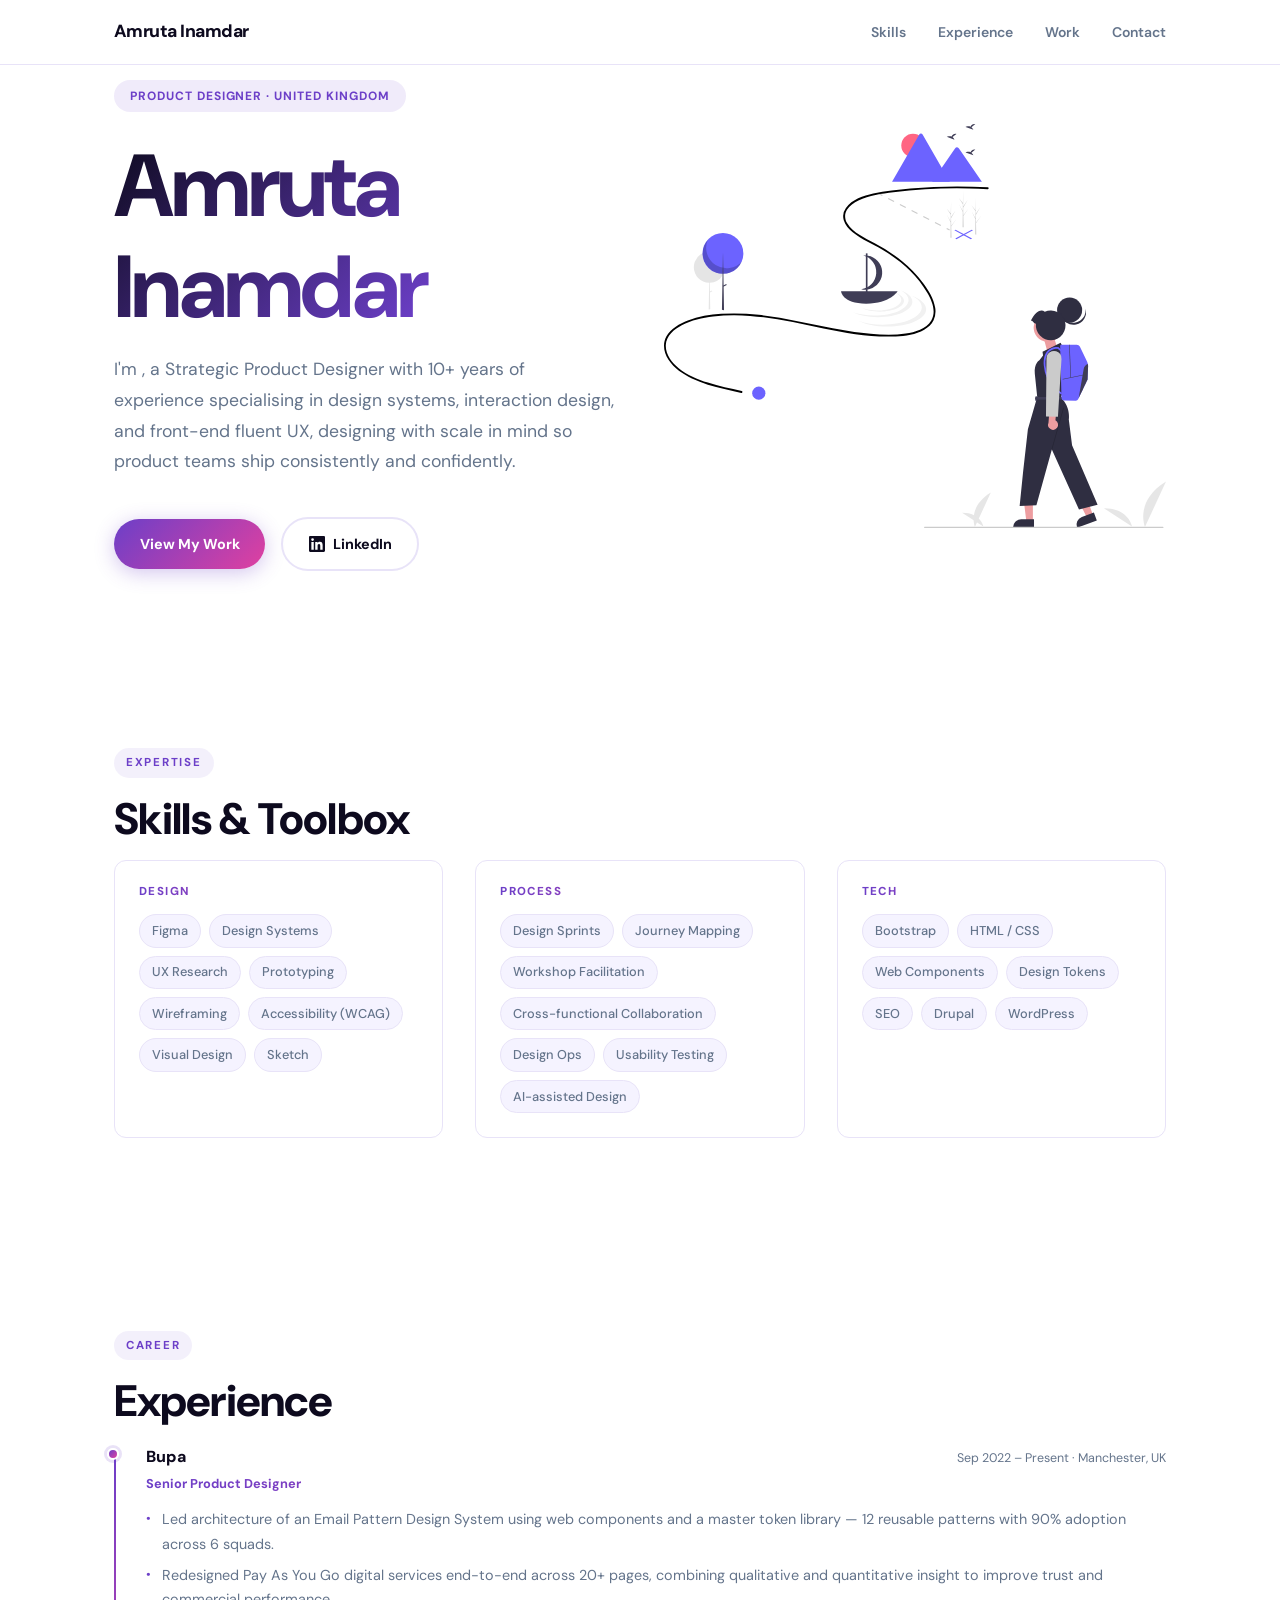
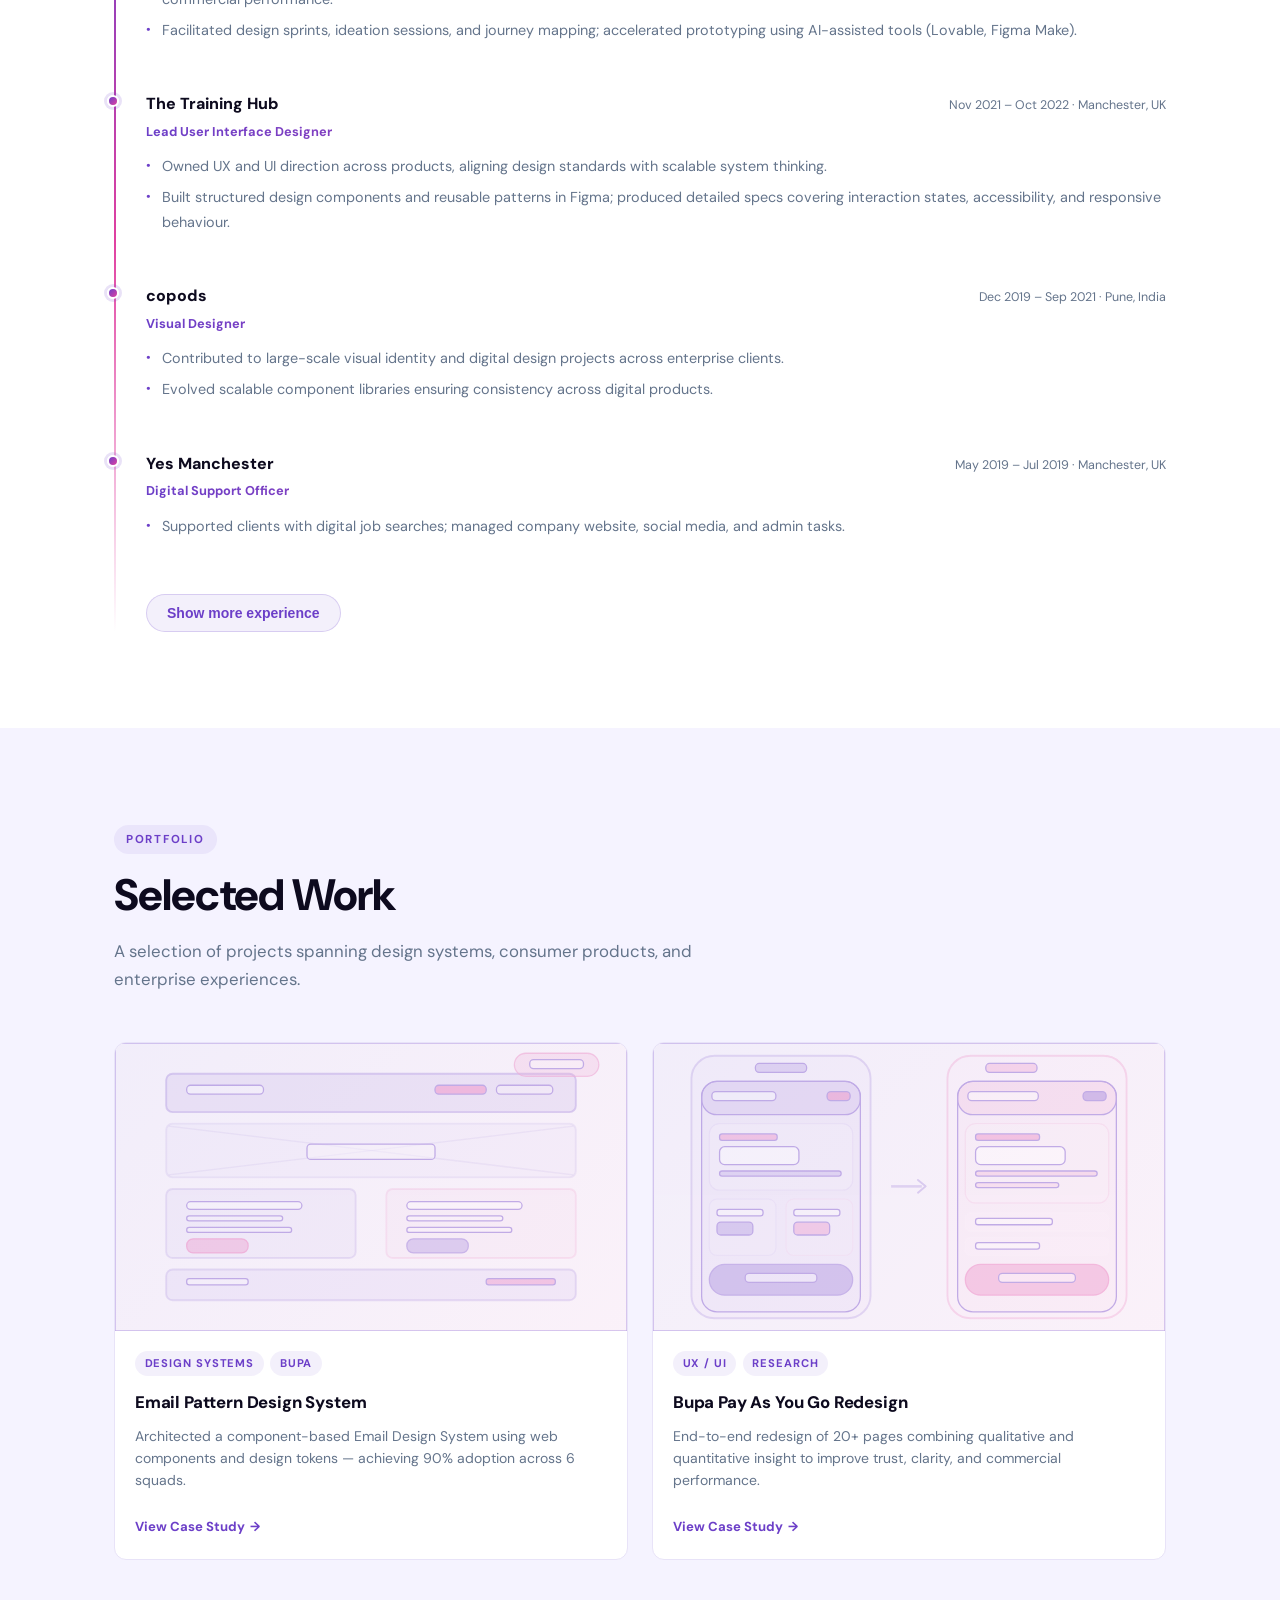
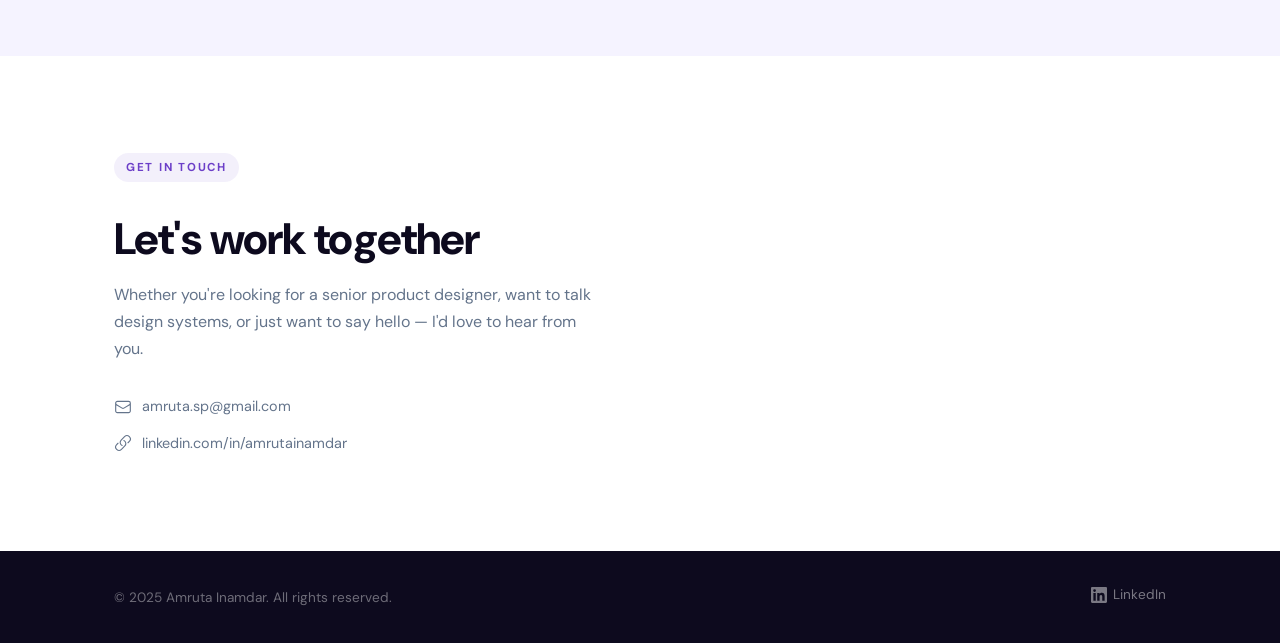
==== commit 2538af76: "commit" ====
--- a/index.html
+++ b/index.html
@@ -1,525 +1,598 @@
 <!DOCTYPE html>
 <html lang="en">
+
 <head>
   <meta charset="UTF-8" />
   <meta name="viewport" content="width=device-width, initial-scale=1.0" />
-  <meta name="description" content="Amruta Inamdar — Senior Product Designer specialising in Design Systems, UX/UI, and Accessibility." />
+  <meta name="description"
+    content="Amruta Inamdar — Senior Product Designer specialising in Design Systems, UX/UI, and Accessibility." />
   <title>Amruta Inamdar · Product Designer</title>
   <link rel="preconnect" href="https://fonts.googleapis.com" />
   <link rel="preconnect" href="https://fonts.gstatic.com" crossorigin />
   <link href="https://fonts.googleapis.com/css2?family=DM+Sans:wght@400;500;700;800&display=swap" rel="stylesheet" />
   <link rel="stylesheet" href="styles-v3.css" />
 </head>
+
 <body>
 
-<!-- ── Nav ── -->
-<nav>
-  <div class="container nav-inner">
-    <a href="#hero" class="nav-logo">Amruta Inamdar</a>
-    <ul class="nav-links" id="nav-links">
-      <li><a href="#about">About</a></li>
-      <li><a href="#skills">Skills</a></li>
-      <li><a href="#experience">Experience</a></li>
-      <li><a href="#work">Work</a></li>
-      <li><a href="#contact">Contact</a></li>
-    </ul>
-    <button class="hamburger" id="hamburger" aria-label="Toggle navigation">
-      <span></span><span></span><span></span>
-    </button>
-  </div>
-</nav>
-
-<!-- ── Hero ── -->
-<section id="hero">
-  <div class="container">
-    <div class="hero-content">
-      <span class="hero-eyebrow">Product Designer · United Kingdom</span>
-      <h1 class="hero-title">Amruta<br>Inamdar</h1>
-      <p class="hero-subtitle">Design Systems &nbsp;·&nbsp; UX/UI &nbsp;·&nbsp; Accessibility</p>
-      <p class="hero-tagline">Strategic designer with 10+ years building scalable design systems, bridging design and engineering, and embedding accessibility into product workflows.</p>
-
-      <div class="hero-actions">
-        <a href="#work" class="btn btn-primary">View My Work</a>
-        <a href="https://www.linkedin.com/in/amrutainamdar" target="_blank" rel="noopener" class="btn btn-outline">
-          <svg xmlns="http://www.w3.org/2000/svg" viewBox="0 0 24 24" aria-hidden="true" style="width:16px;height:16px;fill:currentColor;flex-shrink:0"><path d="M20.447 20.452h-3.554v-5.569c0-1.328-.027-3.037-1.852-3.037-1.853 0-2.136 1.445-2.136 2.939v5.667H9.351V9h3.414v1.561h.046c.477-.9 1.637-1.85 3.37-1.85 3.601 0 4.267 2.37 4.267 5.455v6.286zM5.337 7.433a2.062 2.062 0 0 1-2.063-2.065 2.064 2.064 0 1 1 2.063 2.065zm1.782 13.019H3.555V9h3.564v11.452zM22.225 0H1.771C.792 0 0 .774 0 1.729v20.542C0 23.227.792 24 1.771 24h20.451C23.2 24 24 23.227 24 22.271V1.729C24 .774 23.2 0 22.222 0h.003z"/></svg>
+  <!-- ── Nav ── -->
+  <nav>
+    <div class="container nav-inner">
+      <a href="#hero" class="nav-logo">Amruta Inamdar</a>
+      <ul class="nav-links" id="nav-links">
+        <li><a href="#skills">Skills</a></li>
+        <li><a href="#experience">Experience</a></li>
+        <li><a href="#work">Work</a></li>
+        <li><a href="#contact">Contact</a></li>
+      </ul>
+      <button class="hamburger" id="hamburger" aria-label="Toggle navigation">
+        <span></span><span></span><span></span>
+      </button>
+    </div>
+  </nav>
+
+  <!-- ── Hero + About (combined) ── -->
+  <section id="hero" style="padding-top:5rem;padding-bottom:5rem;">
+    <div class="container">
+      <div style="display:grid;grid-template-columns:1fr 1fr;gap:3rem;align-items:center;">
+
+        <!-- Left: text content -->
+        <div style="text-align:left;">
+          <span
+            style="display:inline-block;background:rgba(108,63,200,0.1);color:rgb(108,63,200);padding:0.35rem 1rem;border-radius:99px;font-size:0.75rem;font-weight:700;letter-spacing:0.08em;text-transform:uppercase;margin-bottom:1.5rem;">Product
+            Designer · United Kingdom</span>
+          <h1 class="hero-title">Amruta Inamdar</h1>
+          <p class="hero-tagline">I'm , a Strategic Product Designer with 10+ years of experience
+            specialising in design systems, interaction design, and front-end fluent UX, designing with scale in mind so
+            product teams ship consistently and confidently.</p>
+          <div class="hero-actions">
+            <a href="#work" class="btn btn-primary">View My Work</a>
+            <a href="https://www.linkedin.com/in/amrutainamdar" target="_blank" rel="noopener" class="btn btn-outline">
+              <svg xmlns="http://www.w3.org/2000/svg" viewBox="0 0 24 24" aria-hidden="true"
+                style="width:16px;height:16px;fill:currentColor;flex-shrink:0">
+                <path
+                  d="M20.447 20.452h-3.554v-5.569c0-1.328-.027-3.037-1.852-3.037-1.853 0-2.136 1.445-2.136 2.939v5.667H9.351V9h3.414v1.561h.046c.477-.9 1.637-1.85 3.37-1.85 3.601 0 4.267 2.37 4.267 5.455v6.286zM5.337 7.433a2.062 2.062 0 0 1-2.063-2.065 2.064 2.064 0 1 1 2.063 2.065zm1.782 13.019H3.555V9h3.564v11.452zM22.225 0H1.771C.792 0 0 .774 0 1.729v20.542C0 23.227.792 24 1.771 24h20.451C23.2 24 24 23.227 24 22.271V1.729C24 .774 23.2 0 22.222 0h.003z" />
+              </svg>
+              LinkedIn
+            </a>
+          </div>
+        </div>
+
+        <!-- Right: illustration -->
+        <div style="width:100%;display:flex;align-items:center;justify-content:center;">
+          <img src="undraw_adventure-map_3e4p.svg" alt="Designer at work illustration"
+            style="width:100%;height:auto;display:block;" />
+        </div>
+
+      </div>
+    </div>
+  </section>
+
+  <!-- ── Skills ── -->
+  <section id="skills">
+    <div class="container">
+      <p class="section-label">Expertise</p>
+      <h2 class="section-title">Skills &amp; Toolbox</h2>
+      <div class="skills-grid">
+        <div class="skill-group">
+          <h3>Design</h3>
+          <div class="skill-tags">
+            <span class="tag">Figma</span>
+            <span class="tag">Design Systems</span>
+            <span class="tag">UX Research</span>
+            <span class="tag">Prototyping</span>
+            <span class="tag">Wireframing</span>
+            <span class="tag">Accessibility (WCAG)</span>
+            <span class="tag">Visual Design</span>
+            <span class="tag">Sketch</span>
+          </div>
+        </div>
+        <div class="skill-group">
+          <h3>Process</h3>
+          <div class="skill-tags">
+            <span class="tag">Design Sprints</span>
+            <span class="tag">Journey Mapping</span>
+            <span class="tag">Workshop Facilitation</span>
+            <span class="tag">Cross-functional Collaboration</span>
+            <span class="tag">Design Ops</span>
+            <span class="tag">Usability Testing</span>
+            <span class="tag">AI-assisted Design</span>
+          </div>
+        </div>
+        <div class="skill-group">
+          <h3>Tech</h3>
+          <div class="skill-tags">
+            <span class="tag">Bootstrap</span>
+            <span class="tag">HTML / CSS</span>
+            <span class="tag">Web Components</span>
+            <span class="tag">Design Tokens</span>
+            <span class="tag">SEO</span>
+            <span class="tag">Drupal</span>
+            <span class="tag">WordPress</span>
+          </div>
+        </div>
+      </div>
+    </div>
+  </section>
+
+  <!-- ── Experience ── -->
+  <section id="experience">
+    <div class="container">
+      <p class="section-label">Career</p>
+      <h2 class="section-title">Experience</h2>
+      <div class="timeline">
+
+        <div class="timeline-item">
+          <div class="timeline-header">
+            <span class="timeline-company">Bupa</span>
+            <span class="timeline-date">Sep 2022 – Present · Manchester, UK</span>
+          </div>
+          <div class="timeline-role">Senior Product Designer</div>
+          <ul class="timeline-bullets">
+            <li>Led architecture of an Email Pattern Design System using web components and a master token library — 12
+              reusable patterns with 90% adoption across 6 squads.</li>
+            <li>Redesigned Pay As You Go digital services end-to-end across 20+ pages, combining qualitative and
+              quantitative insight to improve trust and commercial performance.</li>
+            <li>Facilitated design sprints, ideation sessions, and journey mapping; accelerated prototyping using
+              AI-assisted tools (Lovable, Figma Make).</li>
+          </ul>
+        </div>
+
+        <div class="timeline-item">
+          <div class="timeline-header">
+            <span class="timeline-company">The Training Hub</span>
+            <span class="timeline-date">Nov 2021 – Oct 2022 · Manchester, UK</span>
+          </div>
+          <div class="timeline-role">Lead User Interface Designer</div>
+          <ul class="timeline-bullets">
+            <li>Owned UX and UI direction across products, aligning design standards with scalable system thinking.</li>
+            <li>Built structured design components and reusable patterns in Figma; produced detailed specs covering
+              interaction states, accessibility, and responsive behaviour.</li>
+          </ul>
+        </div>
+
+        <div class="timeline-item">
+          <div class="timeline-header">
+            <span class="timeline-company">copods</span>
+            <span class="timeline-date">Dec 2019 – Sep 2021 · Pune, India</span>
+          </div>
+          <div class="timeline-role">Visual Designer</div>
+          <ul class="timeline-bullets">
+            <li>Contributed to large-scale visual identity and digital design projects across enterprise clients.</li>
+            <li>Evolved scalable component libraries ensuring consistency across digital products.</li>
+          </ul>
+        </div>
+
+        <div class="timeline-item">
+          <div class="timeline-header">
+            <span class="timeline-company">Yes Manchester</span>
+            <span class="timeline-date">May 2019 – Jul 2019 · Manchester, UK</span>
+          </div>
+          <div class="timeline-role">Digital Support Officer</div>
+          <ul class="timeline-bullets">
+            <li>Supported clients with digital job searches; managed company website, social media, and admin tasks.
+            </li>
+          </ul>
+        </div>
+
+        <div class="hidden-roles" id="hidden-roles">
+          <div class="timeline-item">
+            <div class="timeline-header">
+              <span class="timeline-company">Cognizant Technology Solutions</span>
+              <span class="timeline-date">Nov 2009 – Nov 2016 · Pune, India</span>
+            </div>
+            <div class="timeline-role">Technology Lead</div>
+            <ul class="timeline-bullets">
+              <li>Led front-end development and UI design for banking and retail clients; built a WordPress-based
+                pattern library and migrated six legacy websites.</li>
+              <li>Developed responsive applications across 12 multilingual eCommerce country websites using HTML, CSS,
+                and Bootstrap.</li>
+              <li>Performed WCAG accessibility audits and executed full SEO strategy.</li>
+            </ul>
+          </div>
+
+          <div class="timeline-item">
+            <div class="timeline-header">
+              <span class="timeline-company">Tisya Impex Pvt. Ltd</span>
+              <span class="timeline-date">Jun 2008 – Nov 2009 · Pune, India</span>
+            </div>
+            <div class="timeline-role">Designer &amp; Animator</div>
+            <ul class="timeline-bullets">
+              <li>Designed web pages, logos, and marketing brochures; collaborated with backend developers for UI
+                implementation.</li>
+            </ul>
+          </div>
+
+          <div class="timeline-item">
+            <div class="timeline-header">
+              <span class="timeline-company">Indian Magic Eye</span>
+              <span class="timeline-date">Dec 2006 – Oct 2007 · Pune, India</span>
+            </div>
+            <div class="timeline-role">Assistant Director / Editor</div>
+            <ul class="timeline-bullets">
+              <li>Produced corporate films and TV advertisements; edited content for broadcast using Final Cut Pro and
+                Adobe Premiere.</li>
+            </ul>
+          </div>
+
+          <div class="timeline-item">
+            <div class="timeline-header">
+              <span class="timeline-company">Ecotech</span>
+              <span class="timeline-date">Oct 2004 – Jul 2005 · Pune, India</span>
+            </div>
+            <div class="timeline-role">Web Designer</div>
+            <ul class="timeline-bullets">
+              <li>Designed website templates, logos, and interactive web layouts; maintained company site content.</li>
+            </ul>
+          </div>
+        </div>
+
+        <button class="show-more-btn" id="show-more-btn">Show more experience</button>
+      </div>
+    </div>
+  </section>
+
+  <!-- ── Work ── -->
+  <section id="work">
+    <div class="container">
+      <p class="section-label">Portfolio</p>
+      <h2 class="section-title">Selected Work</h2>
+      <p class="section-intro">A selection of projects spanning design systems, consumer products, and enterprise
+        experiences.</p>
+      <div class="work-grid">
+
+        <!-- Card 1: Email Design System -->
+        <a class="case-card" href="email-pattern-system.html">
+          <div class="card-image" style="padding:0;display:block">
+            <svg viewBox="0 0 400 225" xmlns="http://www.w3.org/2000/svg" style="width:100%;height:100%;display:block">
+              <rect width="400" height="225" fill="rgba(108,63,200,0.05)" />
+              <!-- Email header block -->
+              <rect x="40" y="24" width="320" height="30" rx="5" fill="rgba(108,63,200,0.22)"
+                stroke="rgba(108,63,200,0.55)" stroke-width="1.5" />
+              <rect x="56" y="33" width="60" height="7" rx="3" fill="rgba(255,255,255,0.6)" />
+              <rect x="250" y="33" width="40" height="7" rx="3" fill="rgba(224,64,160,0.75)" />
+              <rect x="298" y="33" width="44" height="7" rx="3" fill="rgba(255,255,255,0.3)" />
+              <!-- Hero image area with X pattern -->
+              <rect x="40" y="63" width="320" height="42" rx="5" fill="rgba(108,63,200,0.08)"
+                stroke="rgba(108,63,200,0.2)" stroke-width="1.5" />
+              <line x1="42" y1="65" x2="358" y2="103" stroke="rgba(108,63,200,0.18)" stroke-width="1" />
+              <line x1="358" y1="65" x2="42" y2="103" stroke="rgba(108,63,200,0.18)" stroke-width="1" />
+              <rect x="150" y="79" width="100" height="12" rx="3" fill="rgba(255,255,255,0.35)" />
+              <!-- 2-col content -->
+              <rect x="40" y="114" width="148" height="54" rx="5" fill="rgba(108,63,200,0.1)"
+                stroke="rgba(108,63,200,0.3)" stroke-width="1.5" />
+              <rect x="56" y="124" width="90" height="6" rx="3" fill="rgba(255,255,255,0.5)" />
+              <rect x="56" y="135" width="75" height="4" rx="2" fill="rgba(255,255,255,0.3)" />
+              <rect x="56" y="144" width="82" height="4" rx="2" fill="rgba(255,255,255,0.3)" />
+              <rect x="56" y="153" width="48" height="11" rx="5" fill="rgba(224,64,160,0.5)"
+                stroke="rgba(224,64,160,0.8)" stroke-width="1" />
+              <rect x="212" y="114" width="148" height="54" rx="5" fill="rgba(224,64,160,0.07)"
+                stroke="rgba(224,64,160,0.25)" stroke-width="1.5" />
+              <rect x="228" y="124" width="90" height="6" rx="3" fill="rgba(255,255,255,0.5)" />
+              <rect x="228" y="135" width="75" height="4" rx="2" fill="rgba(255,255,255,0.3)" />
+              <rect x="228" y="144" width="82" height="4" rx="2" fill="rgba(255,255,255,0.3)" />
+              <rect x="228" y="153" width="48" height="11" rx="5" fill="rgba(108,63,200,0.5)"
+                stroke="rgba(108,63,200,0.8)" stroke-width="1" />
+              <!-- Footer bar -->
+              <rect x="40" y="177" width="320" height="24" rx="5" fill="rgba(108,63,200,0.15)"
+                stroke="rgba(108,63,200,0.35)" stroke-width="1.5" />
+              <rect x="56" y="184" width="48" height="5" rx="2" fill="rgba(255,255,255,0.4)" />
+              <rect x="290" y="184" width="54" height="5" rx="2" fill="rgba(224,64,160,0.6)" />
+              <!-- Token badge -->
+              <rect x="312" y="8" width="66" height="18" rx="9" fill="rgba(224,64,160,0.25)"
+                stroke="rgba(224,64,160,0.6)" stroke-width="1" />
+              <rect x="324" y="13" width="42" height="7" rx="3" fill="rgba(255,255,255,0.5)" />
+            </svg>
+          </div>
+          <div class="card-body">
+            <div class="card-tags"><span class="card-tag">Design Systems</span><span class="card-tag">Bupa</span></div>
+            <div class="card-title">Email Pattern Design System</div>
+            <p class="card-desc">Architected a component-based Email Design System using web components and design
+              tokens — achieving 90% adoption across 6 squads.</p>
+            <span class="card-link">View Case Study</span>
+          </div>
+        </a>
+
+        <!-- Card 2: PAYG Redesign -->
+        <a class="case-card" href="bupa-payg-redesign.html">
+          <div class="card-image" style="padding:0;display:block">
+            <svg viewBox="0 0 400 225" xmlns="http://www.w3.org/2000/svg" style="width:100%;height:100%;display:block">
+              <rect width="400" height="225" fill="rgba(108,63,200,0.04)" />
+              <!-- Left phone frame -->
+              <rect x="30" y="10" width="140" height="205" rx="18" fill="rgba(108,63,200,0.07)"
+                stroke="rgba(108,63,200,0.4)" stroke-width="1.5" />
+              <rect x="80" y="16" width="40" height="7" rx="3" fill="rgba(108,63,200,0.4)" />
+              <rect x="38" y="30" width="124" height="180" rx="12" fill="rgba(108,63,200,0.06)" />
+              <rect x="38" y="30" width="124" height="26" rx="12" fill="rgba(108,63,200,0.25)" />
+              <rect x="46" y="38" width="50" height="7" rx="3" fill="rgba(255,255,255,0.6)" />
+              <rect x="136" y="38" width="18" height="7" rx="3" fill="rgba(224,64,160,0.7)" />
+              <!-- metric card left -->
+              <rect x="44" y="63" width="112" height="52" rx="8" fill="rgba(255,255,255,0.12)"
+                stroke="rgba(108,63,200,0.15)" stroke-width="1" />
+              <rect x="52" y="71" width="45" height="5" rx="2" fill="rgba(224,64,160,0.6)" />
+              <rect x="52" y="81" width="62" height="14" rx="4" fill="rgba(255,255,255,0.55)" />
+              <rect x="52" y="100" width="95" height="4" rx="2" fill="rgba(108,63,200,0.35)" />
+              <!-- two mini cards -->
+              <rect x="44" y="122" width="52" height="44" rx="6" fill="rgba(255,255,255,0.1)"
+                stroke="rgba(108,63,200,0.12)" stroke-width="1" />
+              <rect x="104" y="122" width="52" height="44" rx="6" fill="rgba(255,255,255,0.1)"
+                stroke="rgba(224,64,160,0.12)" stroke-width="1" />
+              <rect x="50" y="130" width="36" height="5" rx="2" fill="rgba(255,255,255,0.45)" />
+              <rect x="50" y="140" width="28" height="10" rx="3" fill="rgba(108,63,200,0.5)" />
+              <rect x="110" y="130" width="36" height="5" rx="2" fill="rgba(255,255,255,0.45)" />
+              <rect x="110" y="140" width="28" height="10" rx="3" fill="rgba(224,64,160,0.5)" />
+              <!-- CTA left -->
+              <rect x="44" y="173" width="112" height="24" rx="12" fill="rgba(108,63,200,0.6)"
+                stroke="rgba(108,63,200,0.8)" stroke-width="1" />
+              <rect x="72" y="180" width="56" height="7" rx="3" fill="rgba(255,255,255,0.65)" />
+              <!-- Arrow -->
+              <line x1="186" y1="112" x2="210" y2="112" stroke="rgba(108,63,200,0.45)" stroke-width="2" />
+              <path d="M207 107 L213 112 L207 117" fill="none" stroke="rgba(108,63,200,0.55)" stroke-width="1.5"
+                stroke-linecap="round" stroke-linejoin="round" />
+              <!-- Right phone frame (redesigned) -->
+              <rect x="230" y="10" width="140" height="205" rx="18" fill="rgba(224,64,160,0.05)"
+                stroke="rgba(224,64,160,0.4)" stroke-width="1.5" />
+              <rect x="260" y="16" width="40" height="7" rx="3" fill="rgba(224,64,160,0.4)" />
+              <rect x="238" y="30" width="124" height="180" rx="12" fill="rgba(224,64,160,0.04)" />
+              <rect x="238" y="30" width="124" height="26" rx="12" fill="rgba(224,64,160,0.2)" />
+              <rect x="246" y="38" width="55" height="7" rx="3" fill="rgba(255,255,255,0.65)" />
+              <rect x="336" y="38" width="18" height="7" rx="3" fill="rgba(108,63,200,0.7)" />
+              <!-- hero card right -->
+              <rect x="244" y="63" width="112" height="62" rx="8" fill="rgba(255,255,255,0.12)"
+                stroke="rgba(224,64,160,0.2)" stroke-width="1" />
+              <rect x="252" y="71" width="50" height="5" rx="2" fill="rgba(224,64,160,0.65)" />
+              <rect x="252" y="81" width="70" height="14" rx="4" fill="rgba(255,255,255,0.6)" />
+              <rect x="252" y="100" width="95" height="4" rx="2" fill="rgba(224,64,160,0.3)" />
+              <rect x="252" y="109" width="65" height="4" rx="2" fill="rgba(224,64,160,0.2)" />
+              <!-- list rows right -->
+              <rect x="244" y="133" width="112" height="14" rx="4" fill="rgba(255,255,255,0.09)"
+                stroke="rgba(255,255,255,0.1)" stroke-width="1" />
+              <rect x="252" y="137" width="60" height="5" rx="2" fill="rgba(255,255,255,0.45)" />
+              <rect x="244" y="152" width="112" height="14" rx="4" fill="rgba(255,255,255,0.09)"
+                stroke="rgba(255,255,255,0.1)" stroke-width="1" />
+              <rect x="252" y="156" width="50" height="5" rx="2" fill="rgba(255,255,255,0.45)" />
+              <!-- CTA right -->
+              <rect x="244" y="173" width="112" height="24" rx="12" fill="rgba(224,64,160,0.55)"
+                stroke="rgba(224,64,160,0.75)" stroke-width="1" />
+              <rect x="270" y="180" width="60" height="7" rx="3" fill="rgba(255,255,255,0.65)" />
+            </svg>
+          </div>
+          <div class="card-body">
+            <div class="card-tags"><span class="card-tag">UX / UI</span><span class="card-tag">Research</span></div>
+            <div class="card-title">Bupa Pay As You Go Redesign</div>
+            <p class="card-desc">End-to-end redesign of 20+ pages combining qualitative and quantitative insight to
+              improve trust, clarity, and commercial performance.</p>
+            <span class="card-link">View Case Study</span>
+          </div>
+        </a>
+
+        <!-- Card 3: Component Library (hidden) -->
+        <div class="case-card" style="display:none;">
+          <div class="card-image" style="padding:0;display:block">
+            <svg viewBox="0 0 400 225" xmlns="http://www.w3.org/2000/svg" style="width:100%;height:100%;display:block">
+              <rect width="400" height="225" fill="rgba(108,63,200,0.04)" />
+              <!-- Atoms row -->
+              <circle cx="45" cy="52" r="14" fill="rgba(108,63,200,0.3)" stroke="rgba(108,63,200,0.7)"
+                stroke-width="1.5" />
+              <circle cx="90" cy="52" r="14" fill="rgba(224,64,160,0.25)" stroke="rgba(224,64,160,0.65)"
+                stroke-width="1.5" />
+              <rect x="115" y="38" width="50" height="28" rx="14" fill="rgba(108,63,200,0.18)"
+                stroke="rgba(108,63,200,0.5)" stroke-width="1.5" />
+              <rect x="178" y="43" width="30" height="18" rx="4" fill="rgba(224,64,160,0.18)"
+                stroke="rgba(224,64,160,0.5)" stroke-width="1.5" />
+              <rect x="222" y="43" width="60" height="18" rx="4" fill="rgba(108,63,200,0.12)"
+                stroke="rgba(108,63,200,0.4)" stroke-width="1.5" />
+              <circle cx="305" cy="52" r="10" fill="rgba(224,64,160,0.2)" stroke="rgba(224,64,160,0.55)"
+                stroke-width="1.5" />
+              <circle cx="335" cy="52" r="10" fill="rgba(108,63,200,0.15)" stroke="rgba(108,63,200,0.4)"
+                stroke-width="1.5" />
+              <circle cx="365" cy="52" r="10" fill="rgba(224,64,160,0.12)" stroke="rgba(224,64,160,0.35)"
+                stroke-width="1.5" />
+              <!-- Connector lines atoms → molecules -->
+              <line x1="45" y1="66" x2="85" y2="92" stroke="rgba(108,63,200,0.2)" stroke-width="1"
+                stroke-dasharray="3,3" />
+              <line x1="90" y1="66" x2="90" y2="92" stroke="rgba(108,63,200,0.2)" stroke-width="1"
+                stroke-dasharray="3,3" />
+              <line x1="140" y1="66" x2="220" y2="92" stroke="rgba(224,64,160,0.2)" stroke-width="1"
+                stroke-dasharray="3,3" />
+              <line x1="200" y1="61" x2="220" y2="92" stroke="rgba(224,64,160,0.2)" stroke-width="1"
+                stroke-dasharray="3,3" />
+              <line x1="335" y1="62" x2="310" y2="92" stroke="rgba(108,63,200,0.2)" stroke-width="1"
+                stroke-dasharray="3,3" />
+              <!-- Molecules row -->
+              <rect x="20" y="92" width="130" height="42" rx="7" fill="rgba(108,63,200,0.14)"
+                stroke="rgba(108,63,200,0.4)" stroke-width="1.5" />
+              <circle cx="43" cy="113" r="12" fill="rgba(108,63,200,0.3)" stroke="rgba(108,63,200,0.6)"
+                stroke-width="1" />
+              <rect x="63" y="107" width="60" height="6" rx="2" fill="rgba(255,255,255,0.5)" />
+              <rect x="63" y="118" width="45" height="5" rx="2" fill="rgba(255,255,255,0.3)" />
+              <rect x="165" y="92" width="130" height="42" rx="7" fill="rgba(224,64,160,0.1)"
+                stroke="rgba(224,64,160,0.35)" stroke-width="1.5" />
+              <rect x="176" y="103" width="108" height="7" rx="3" fill="rgba(255,255,255,0.45)" />
+              <rect x="176" y="115" width="85" height="5" rx="2" fill="rgba(255,255,255,0.3)" />
+              <rect x="176" y="124" width="50" height="8" rx="4" fill="rgba(108,63,200,0.5)"
+                stroke="rgba(108,63,200,0.7)" stroke-width="0.75" />
+              <rect x="305" y="92" width="75" height="42" rx="7" fill="rgba(108,63,200,0.1)"
+                stroke="rgba(108,63,200,0.3)" stroke-width="1.5" />
+              <rect x="314" y="101" width="55" height="6" rx="3" fill="rgba(255,255,255,0.45)" />
+              <rect x="314" y="112" width="40" height="5" rx="2" fill="rgba(255,255,255,0.3)" />
+              <rect x="314" y="122" width="55" height="8" rx="4" fill="rgba(224,64,160,0.45)" />
+              <!-- Connector lines molecules → organism -->
+              <line x1="85" y1="134" x2="140" y2="157" stroke="rgba(108,63,200,0.2)" stroke-width="1"
+                stroke-dasharray="3,3" />
+              <line x1="230" y1="134" x2="200" y2="157" stroke="rgba(224,64,160,0.2)" stroke-width="1"
+                stroke-dasharray="3,3" />
+              <line x1="342" y1="134" x2="290" y2="157" stroke="rgba(108,63,200,0.15)" stroke-width="1"
+                stroke-dasharray="3,3" />
+              <!-- Organism: full card -->
+              <rect x="30" y="157" width="340" height="55" rx="9" fill="rgba(108,63,200,0.09)"
+                stroke="rgba(108,63,200,0.35)" stroke-width="2" />
+              <circle cx="60" cy="184" r="16" fill="rgba(108,63,200,0.3)" stroke="rgba(108,63,200,0.55)"
+                stroke-width="1.5" />
+              <rect x="84" y="177" width="80" height="7" rx="3" fill="rgba(255,255,255,0.5)" />
+              <rect x="84" y="189" width="60" height="5" rx="2" fill="rgba(255,255,255,0.3)" />
+              <rect x="196" y="177" width="50" height="14" rx="7" fill="rgba(224,64,160,0.2)"
+                stroke="rgba(224,64,160,0.45)" stroke-width="1" />
+              <rect x="254" y="177" width="50" height="14" rx="7" fill="rgba(108,63,200,0.18)"
+                stroke="rgba(108,63,200,0.4)" stroke-width="1" />
+              <rect x="318" y="175" width="42" height="18" rx="9" fill="rgba(108,63,200,0.55)"
+                stroke="rgba(108,63,200,0.75)" stroke-width="1" />
+            </svg>
+          </div>
+          <div class="card-body">
+            <div class="card-tags"><span class="card-tag">Component Library</span><span class="card-tag">Figma</span>
+            </div>
+            <div class="card-title">Scalable Component Library</div>
+            <p class="card-desc">Built structured design components and reusable patterns in Figma to enforce
+              consistency and accelerate delivery across product teams.</p>
+            <a href="#" class="card-link">View Case Study</a>
+          </div>
+        </div>
+
+        <!-- Card 4: LMS (hidden) -->
+        <div class="case-card" style="display:none;">
+          <div class="card-image" style="padding:0;display:block">
+            <svg viewBox="0 0 400 225" xmlns="http://www.w3.org/2000/svg" style="width:100%;height:100%;display:block">
+              <rect width="400" height="225" fill="rgba(108,63,200,0.04)" />
+              <!-- Sidebar -->
+              <rect x="0" y="0" width="130" height="225" fill="rgba(108,63,200,0.12)" />
+              <rect x="12" y="18" width="80" height="8" rx="3" fill="rgba(255,255,255,0.5)" />
+              <rect x="12" y="30" width="60" height="5" rx="2" fill="rgba(255,255,255,0.25)" />
+              <!-- Course 1 (active) -->
+              <rect x="6" y="50" width="118" height="30" rx="5" fill="rgba(108,63,200,0.5)"
+                stroke="rgba(108,63,200,0.7)" stroke-width="1" />
+              <circle cx="22" cy="65" r="7" fill="rgba(255,255,255,0.4)" />
+              <rect x="35" y="60" width="65" height="6" rx="2" fill="rgba(255,255,255,0.65)" />
+              <rect x="35" y="70" width="45" height="4" rx="2" fill="rgba(255,255,255,0.35)" />
+              <!-- Course 2 -->
+              <rect x="6" y="86" width="118" height="28" rx="5" fill="rgba(255,255,255,0.06)" />
+              <circle cx="22" cy="100" r="7" fill="rgba(224,64,160,0.35)" />
+              <rect x="35" y="95" width="60" height="6" rx="2" fill="rgba(255,255,255,0.45)" />
+              <rect x="35" y="105" width="40" height="4" rx="2" fill="rgba(255,255,255,0.25)" />
+              <!-- Course 3 -->
+              <rect x="6" y="120" width="118" height="28" rx="5" fill="rgba(255,255,255,0.04)" />
+              <circle cx="22" cy="134" r="7" fill="rgba(108,63,200,0.25)" />
+              <rect x="35" y="129" width="55" height="6" rx="2" fill="rgba(255,255,255,0.4)" />
+              <rect x="35" y="139" width="38" height="4" rx="2" fill="rgba(255,255,255,0.2)" />
+              <!-- Course 4 -->
+              <rect x="6" y="154" width="118" height="28" rx="5" fill="rgba(255,255,255,0.03)" />
+              <circle cx="22" cy="168" r="7" fill="rgba(224,64,160,0.2)" />
+              <rect x="35" y="163" width="58" height="6" rx="2" fill="rgba(255,255,255,0.35)" />
+              <rect x="35" y="173" width="42" height="4" rx="2" fill="rgba(255,255,255,0.18)" />
+              <!-- Main content area -->
+              <rect x="145" y="18" width="240" height="30" rx="5" fill="rgba(108,63,200,0.12)"
+                stroke="rgba(108,63,200,0.2)" stroke-width="1" />
+              <rect x="156" y="27" width="110" height="8" rx="3" fill="rgba(255,255,255,0.55)" />
+              <rect x="356" y="24" width="20" height="20" rx="10" fill="rgba(224,64,160,0.4)"
+                stroke="rgba(224,64,160,0.6)" stroke-width="1" />
+              <!-- Progress bar -->
+              <rect x="145" y="60" width="240" height="16" rx="8" fill="rgba(108,63,200,0.08)"
+                stroke="rgba(108,63,200,0.15)" stroke-width="1" />
+              <rect x="145" y="60" width="174" height="16" rx="8" fill="rgba(108,63,200,0.45)" />
+              <rect x="288" y="63" width="25" height="8" rx="2" fill="rgba(255,255,255,0.6)" />
+              <!-- Module list rows -->
+              <rect x="145" y="85" width="240" height="24" rx="5" fill="rgba(255,255,255,0.1)"
+                stroke="rgba(108,63,200,0.12)" stroke-width="1" />
+              <circle cx="161" cy="97" r="6" fill="rgba(108,63,200,0.6)" />
+              <rect x="174" y="93" width="80" height="5" rx="2" fill="rgba(255,255,255,0.55)" />
+              <rect x="355" y="92" width="22" height="10" rx="5" fill="rgba(224,64,160,0.35)" />
+              <rect x="145" y="114" width="240" height="24" rx="5" fill="rgba(255,255,255,0.07)"
+                stroke="rgba(108,63,200,0.1)" stroke-width="1" />
+              <circle cx="161" cy="126" r="6" fill="rgba(108,63,200,0.4)" />
+              <rect x="174" y="122" width="65" height="5" rx="2" fill="rgba(255,255,255,0.45)" />
+              <rect x="355" y="121" width="22" height="10" rx="5" fill="rgba(108,63,200,0.25)" />
+              <rect x="145" y="143" width="240" height="24" rx="5" fill="rgba(255,255,255,0.04)"
+                stroke="rgba(108,63,200,0.08)" stroke-width="1" />
+              <circle cx="161" cy="155" r="6" fill="rgba(224,64,160,0.25)" stroke="rgba(224,64,160,0.4)"
+                stroke-width="1" />
+              <rect x="174" y="151" width="75" height="5" rx="2" fill="rgba(255,255,255,0.4)" />
+              <!-- CTAs -->
+              <rect x="145" y="180" width="112" height="26" rx="13" fill="rgba(108,63,200,0.55)"
+                stroke="rgba(108,63,200,0.7)" stroke-width="1" />
+              <rect x="163" y="188" width="76" height="7" rx="3" fill="rgba(255,255,255,0.65)" />
+              <rect x="268" y="180" width="117" height="26" rx="13" fill="rgba(255,255,255,0.05)"
+                stroke="rgba(108,63,200,0.25)" stroke-width="1.5" />
+              <rect x="288" y="188" width="76" height="7" rx="3" fill="rgba(255,255,255,0.35)" />
+            </svg>
+          </div>
+          <div class="card-body">
+            <div class="card-tags"><span class="card-tag">UX / UI</span><span class="card-tag">Training Hub</span></div>
+            <div class="card-title">Learning Management System</div>
+            <p class="card-desc">Designed the end-to-end UX for a scalable LMS — course navigation, progress tracking,
+              and a component system for consistent module layouts.</p>
+            <a href="#" class="card-link">View Case Study</a>
+          </div>
+        </div>
+
+      </div>
+    </div>
+  </section>
+
+  <!-- ── Contact ── -->
+  <section id="contact">
+    <div class="container">
+      <div class="contact-wrapper">
+        <div class="contact-info">
+          <p class="section-label">Get In Touch</p>
+          <h2 class="section-title">Let's work together</h2>
+          <p>Whether you're looking for a senior product designer, want to talk design systems, or just want to say
+            hello — I'd love to hear from you.</p>
+          <div class="contact-links">
+            <a href="mailto:amruta.sp@gmail.com" class="contact-link">
+              <svg xmlns="http://www.w3.org/2000/svg" viewBox="0 0 24 24" stroke-width="1.5">
+                <path stroke-linecap="round" stroke-linejoin="round"
+                  d="M21.75 6.75v10.5a2.25 2.25 0 0 1-2.25 2.25h-15a2.25 2.25 0 0 1-2.25-2.25V6.75m19.5 0A2.25 2.25 0 0 0 19.5 4.5h-15a2.25 2.25 0 0 0-2.25 2.25m19.5 0v.243a2.25 2.25 0 0 1-1.07 1.916l-7.5 4.615a2.25 2.25 0 0 1-2.36 0L3.32 8.91a2.25 2.25 0 0 1-1.07-1.916V6.75" />
+              </svg>
+              amruta.sp@gmail.com
+            </a>
+            <a href="https://www.linkedin.com/in/amrutainamdar" target="_blank" rel="noopener" class="contact-link">
+              <svg xmlns="http://www.w3.org/2000/svg" viewBox="0 0 24 24" stroke-width="1.5">
+                <path stroke-linecap="round" stroke-linejoin="round"
+                  d="M13.19 8.688a4.5 4.5 0 0 1 1.242 7.244l-4.5 4.5a4.5 4.5 0 0 1-6.364-6.364l1.757-1.757m13.35-.622 1.757-1.757a4.5 4.5 0 0 0-6.364-6.364l-4.5 4.5a4.5 4.5 0 0 0 1.242 7.244" />
+              </svg>
+              linkedin.com/in/amrutainamdar
+            </a>
+          </div>
+        </div>
+
+        <!-- <form id="contact-form" class="contact-form" action="https://formspree.io/f/YOUR_FORM_ID" method="POST">
+          <div class="form-group">
+            <label for="name">Name</label>
+            <input type="text" id="name" name="name" placeholder="Your name" required />
+          </div>
+          <div class="form-group">
+            <label for="email">Email</label>
+            <input type="email" id="email" name="email" placeholder="your@email.com" required />
+          </div>
+          <div class="form-group">
+            <label for="message">Message</label>
+            <textarea id="message" name="message" placeholder="Tell me about your project or opportunity…"
+              required></textarea>
+          </div>
+          <div id="form-status" class="form-status" role="alert"></div>
+          <button type="submit" class="btn btn-primary">Send Message</button>
+        </form>-->
+      </div>
+    </div>
+  </section>
+
+  <!-- ── Footer ── -->
+  <footer>
+    <div class="container footer-inner">
+      <p class="footer-copy">&copy; 2025 Amruta Inamdar. All rights reserved.</p>
+      <div class="footer-li">
+        <a href="https://www.linkedin.com/in/amrutainamdar" target="_blank" rel="noopener">
+          <svg xmlns="http://www.w3.org/2000/svg" viewBox="0 0 24 24" aria-hidden="true">
+            <path
+              d="M20.447 20.452h-3.554v-5.569c0-1.328-.027-3.037-1.852-3.037-1.853 0-2.136 1.445-2.136 2.939v5.667H9.351V9h3.414v1.561h.046c.477-.9 1.637-1.85 3.37-1.85 3.601 0 4.267 2.37 4.267 5.455v6.286zM5.337 7.433a2.062 2.062 0 0 1-2.063-2.065 2.064 2.064 0 1 1 2.063 2.065zm1.782 13.019H3.555V9h3.564v11.452zM22.225 0H1.771C.792 0 0 .774 0 1.729v20.542C0 23.227.792 24 1.771 24h20.451C23.2 24 24 23.227 24 22.271V1.729C24 .774 23.2 0 22.222 0h.003z" />
+          </svg>
           LinkedIn
         </a>
       </div>
     </div>
-  </div>
-</section>
-
-<!-- ── About ── -->
-<section id="about">
-  <div class="container">
-    <div class="about-grid">
-      <div>
-        <div class="photo-placeholder">
-          <svg xmlns="http://www.w3.org/2000/svg" viewBox="0 0 24 24" stroke-width="1.5"><path stroke-linecap="round" stroke-linejoin="round" d="M15.75 6a3.75 3.75 0 1 1-7.5 0 3.75 3.75 0 0 1 7.5 0zM4.501 20.118a7.5 7.5 0 0 1 14.998 0A17.933 17.933 0 0 1 12 21.75c-2.676 0-5.216-.584-7.499-1.632z"/></svg>
-          Add your photo here
-        </div>
-      </div>
-      <div class="about-text">
-        <p class="section-label">About Me</p>
-        <h2 class="section-title">Building products that are consistent, accessible, and human.</h2>
-        <p>I'm a strategic and systems-driven Product Designer with 10+ years of experience leading scalable design initiatives across enterprise and digital platforms.</p>
-        <p>My expertise lies in building and evolving design systems, improving alignment between design and engineering, and embedding accessibility and documentation standards into everyday workflows.</p>
-        <p>I'm a strong advocate of AI-assisted design workflows and cross-functional collaboration with Design Ops — always looking for ways to drive efficiency, consistency, and meaningful innovation.</p>
-        <div class="stats-chips">
-          <span class="chip">10+ years experience</span>
-          <span class="chip">Design Systems</span>
-          <span class="chip">Accessibility-first</span>
-          <span class="chip">AI-assisted workflows</span>
-          <span class="chip">Design Ops</span>
-        </div>
-      </div>
-    </div>
-  </div>
-</section>
-
-<!-- ── Skills ── -->
-<section id="skills">
-  <div class="container">
-    <p class="section-label">Expertise</p>
-    <h2 class="section-title">Skills &amp; Toolbox</h2>
-    <div class="skills-grid">
-      <div class="skill-group">
-        <h3>Design</h3>
-        <div class="skill-tags">
-          <span class="tag">Figma</span>
-          <span class="tag">Design Systems</span>
-          <span class="tag">UX Research</span>
-          <span class="tag">Prototyping</span>
-          <span class="tag">Wireframing</span>
-          <span class="tag">Accessibility (WCAG)</span>
-          <span class="tag">Visual Design</span>
-          <span class="tag">Sketch</span>
-        </div>
-      </div>
-      <div class="skill-group">
-        <h3>Process</h3>
-        <div class="skill-tags">
-          <span class="tag">Design Sprints</span>
-          <span class="tag">Journey Mapping</span>
-          <span class="tag">Workshop Facilitation</span>
-          <span class="tag">Cross-functional Collaboration</span>
-          <span class="tag">Design Ops</span>
-          <span class="tag">Usability Testing</span>
-          <span class="tag">AI-assisted Design</span>
-        </div>
-      </div>
-      <div class="skill-group">
-        <h3>Tech</h3>
-        <div class="skill-tags">
-          <span class="tag">Bootstrap</span>
-          <span class="tag">HTML / CSS</span>
-          <span class="tag">Web Components</span>
-          <span class="tag">Design Tokens</span>
-          <span class="tag">SEO</span>
-          <span class="tag">Drupal</span>
-          <span class="tag">WordPress</span>
-        </div>
-      </div>
-    </div>
-  </div>
-</section>
-
-<!-- ── Experience ── -->
-<section id="experience">
-  <div class="container">
-    <p class="section-label">Career</p>
-    <h2 class="section-title">Experience</h2>
-    <div class="timeline">
-
-      <div class="timeline-item">
-        <div class="timeline-header">
-          <span class="timeline-company">Bupa</span>
-          <span class="timeline-date">Sep 2022 – Present · Manchester, UK</span>
-        </div>
-        <div class="timeline-role">Senior Product Designer</div>
-        <ul class="timeline-bullets">
-          <li>Led architecture of an Email Pattern Design System using web components and a master token library — 12 reusable patterns with 90% adoption across 6 squads.</li>
-          <li>Redesigned Pay As You Go digital services end-to-end across 20+ pages, combining qualitative and quantitative insight to improve trust and commercial performance.</li>
-          <li>Facilitated design sprints, ideation sessions, and journey mapping; accelerated prototyping using AI-assisted tools (Lovable, Figma Make).</li>
-        </ul>
-      </div>
-
-      <div class="timeline-item">
-        <div class="timeline-header">
-          <span class="timeline-company">The Training Hub</span>
-          <span class="timeline-date">Nov 2021 – Oct 2022 · Manchester, UK</span>
-        </div>
-        <div class="timeline-role">Lead User Interface Designer</div>
-        <ul class="timeline-bullets">
-          <li>Owned UX and UI direction across products, aligning design standards with scalable system thinking.</li>
-          <li>Built structured design components and reusable patterns in Figma; produced detailed specs covering interaction states, accessibility, and responsive behaviour.</li>
-        </ul>
-      </div>
-
-      <div class="timeline-item">
-        <div class="timeline-header">
-          <span class="timeline-company">copods</span>
-          <span class="timeline-date">Dec 2019 – Sep 2021 · Pune, India</span>
-        </div>
-        <div class="timeline-role">Visual Designer</div>
-        <ul class="timeline-bullets">
-          <li>Contributed to large-scale visual identity and digital design projects across enterprise clients.</li>
-          <li>Evolved scalable component libraries ensuring consistency across digital products.</li>
-        </ul>
-      </div>
-
-      <div class="timeline-item">
-        <div class="timeline-header">
-          <span class="timeline-company">Yes Manchester</span>
-          <span class="timeline-date">May 2019 – Jul 2019 · Manchester, UK</span>
-        </div>
-        <div class="timeline-role">Digital Support Officer</div>
-        <ul class="timeline-bullets">
-          <li>Supported clients with digital job searches; managed company website, social media, and admin tasks.</li>
-        </ul>
-      </div>
-
-      <div class="hidden-roles" id="hidden-roles">
-        <div class="timeline-item">
-          <div class="timeline-header">
-            <span class="timeline-company">Cognizant Technology Solutions</span>
-            <span class="timeline-date">Nov 2009 – Nov 2016 · Pune, India</span>
-          </div>
-          <div class="timeline-role">Technology Lead</div>
-          <ul class="timeline-bullets">
-            <li>Led front-end development and UI design for banking and retail clients; built a WordPress-based pattern library and migrated six legacy websites.</li>
-            <li>Developed responsive applications across 12 multilingual eCommerce country websites using HTML, CSS, and Bootstrap.</li>
-            <li>Performed WCAG accessibility audits and executed full SEO strategy.</li>
-          </ul>
-        </div>
-
-        <div class="timeline-item">
-          <div class="timeline-header">
-            <span class="timeline-company">Tisya Impex Pvt. Ltd</span>
-            <span class="timeline-date">Jun 2008 – Nov 2009 · Pune, India</span>
-          </div>
-          <div class="timeline-role">Designer &amp; Animator</div>
-          <ul class="timeline-bullets">
-            <li>Designed web pages, logos, and marketing brochures; collaborated with backend developers for UI implementation.</li>
-          </ul>
-        </div>
-
-        <div class="timeline-item">
-          <div class="timeline-header">
-            <span class="timeline-company">Indian Magic Eye</span>
-            <span class="timeline-date">Dec 2006 – Oct 2007 · Pune, India</span>
-          </div>
-          <div class="timeline-role">Assistant Director / Editor</div>
-          <ul class="timeline-bullets">
-            <li>Produced corporate films and TV advertisements; edited content for broadcast using Final Cut Pro and Adobe Premiere.</li>
-          </ul>
-        </div>
-
-        <div class="timeline-item">
-          <div class="timeline-header">
-            <span class="timeline-company">Ecotech</span>
-            <span class="timeline-date">Oct 2004 – Jul 2005 · Pune, India</span>
-          </div>
-          <div class="timeline-role">Web Designer</div>
-          <ul class="timeline-bullets">
-            <li>Designed website templates, logos, and interactive web layouts; maintained company site content.</li>
-          </ul>
-        </div>
-      </div>
-
-      <button class="show-more-btn" id="show-more-btn">Show more experience</button>
-    </div>
-  </div>
-</section>
-
-<!-- ── Work ── -->
-<section id="work">
-  <div class="container">
-    <p class="section-label">Portfolio</p>
-    <h2 class="section-title">Selected Work</h2>
-    <p class="section-intro">A selection of projects spanning design systems, consumer products, and enterprise experiences.</p>
-    <div class="work-grid">
-
-      <!-- Card 1: Email Design System -->
-      <div class="case-card">
-        <div class="card-image" style="padding:0;display:block">
-          <svg viewBox="0 0 400 225" xmlns="http://www.w3.org/2000/svg" style="width:100%;height:100%;display:block">
-            <rect width="400" height="225" fill="rgba(108,63,200,0.05)"/>
-            <!-- Email header block -->
-            <rect x="40" y="24" width="320" height="30" rx="5" fill="rgba(108,63,200,0.22)" stroke="rgba(108,63,200,0.55)" stroke-width="1.5"/>
-            <rect x="56" y="33" width="60" height="7" rx="3" fill="rgba(255,255,255,0.6)"/>
-            <rect x="250" y="33" width="40" height="7" rx="3" fill="rgba(224,64,160,0.75)"/>
-            <rect x="298" y="33" width="44" height="7" rx="3" fill="rgba(255,255,255,0.3)"/>
-            <!-- Hero image area with X pattern -->
-            <rect x="40" y="63" width="320" height="42" rx="5" fill="rgba(108,63,200,0.08)" stroke="rgba(108,63,200,0.2)" stroke-width="1.5"/>
-            <line x1="42" y1="65" x2="358" y2="103" stroke="rgba(108,63,200,0.18)" stroke-width="1"/>
-            <line x1="358" y1="65" x2="42" y2="103" stroke="rgba(108,63,200,0.18)" stroke-width="1"/>
-            <rect x="150" y="79" width="100" height="12" rx="3" fill="rgba(255,255,255,0.35)"/>
-            <!-- 2-col content -->
-            <rect x="40" y="114" width="148" height="54" rx="5" fill="rgba(108,63,200,0.1)" stroke="rgba(108,63,200,0.3)" stroke-width="1.5"/>
-            <rect x="56" y="124" width="90" height="6" rx="3" fill="rgba(255,255,255,0.5)"/>
-            <rect x="56" y="135" width="75" height="4" rx="2" fill="rgba(255,255,255,0.3)"/>
-            <rect x="56" y="144" width="82" height="4" rx="2" fill="rgba(255,255,255,0.3)"/>
-            <rect x="56" y="153" width="48" height="11" rx="5" fill="rgba(224,64,160,0.5)" stroke="rgba(224,64,160,0.8)" stroke-width="1"/>
-            <rect x="212" y="114" width="148" height="54" rx="5" fill="rgba(224,64,160,0.07)" stroke="rgba(224,64,160,0.25)" stroke-width="1.5"/>
-            <rect x="228" y="124" width="90" height="6" rx="3" fill="rgba(255,255,255,0.5)"/>
-            <rect x="228" y="135" width="75" height="4" rx="2" fill="rgba(255,255,255,0.3)"/>
-            <rect x="228" y="144" width="82" height="4" rx="2" fill="rgba(255,255,255,0.3)"/>
-            <rect x="228" y="153" width="48" height="11" rx="5" fill="rgba(108,63,200,0.5)" stroke="rgba(108,63,200,0.8)" stroke-width="1"/>
-            <!-- Footer bar -->
-            <rect x="40" y="177" width="320" height="24" rx="5" fill="rgba(108,63,200,0.15)" stroke="rgba(108,63,200,0.35)" stroke-width="1.5"/>
-            <rect x="56" y="184" width="48" height="5" rx="2" fill="rgba(255,255,255,0.4)"/>
-            <rect x="290" y="184" width="54" height="5" rx="2" fill="rgba(224,64,160,0.6)"/>
-            <!-- Token badge -->
-            <rect x="312" y="8" width="66" height="18" rx="9" fill="rgba(224,64,160,0.25)" stroke="rgba(224,64,160,0.6)" stroke-width="1"/>
-            <rect x="324" y="13" width="42" height="7" rx="3" fill="rgba(255,255,255,0.5)"/>
-          </svg>
-        </div>
-        <div class="card-body">
-          <div class="card-tags"><span class="card-tag">Design Systems</span><span class="card-tag">Bupa</span></div>
-          <div class="card-title">Email Pattern Design System</div>
-          <p class="card-desc">Architected a component-based Email Design System using web components and design tokens — achieving 90% adoption across 6 squads.</p>
-          <a href="#" class="card-link">View Case Study</a>
-        </div>
-      </div>
-
-      <!-- Card 2: PAYG Redesign -->
-      <div class="case-card">
-        <div class="card-image" style="padding:0;display:block">
-          <svg viewBox="0 0 400 225" xmlns="http://www.w3.org/2000/svg" style="width:100%;height:100%;display:block">
-            <rect width="400" height="225" fill="rgba(108,63,200,0.04)"/>
-            <!-- Left phone frame -->
-            <rect x="30" y="10" width="140" height="205" rx="18" fill="rgba(108,63,200,0.07)" stroke="rgba(108,63,200,0.4)" stroke-width="1.5"/>
-            <rect x="80" y="16" width="40" height="7" rx="3" fill="rgba(108,63,200,0.4)"/>
-            <rect x="38" y="30" width="124" height="180" rx="12" fill="rgba(108,63,200,0.06)"/>
-            <rect x="38" y="30" width="124" height="26" rx="12" fill="rgba(108,63,200,0.25)"/>
-            <rect x="46" y="38" width="50" height="7" rx="3" fill="rgba(255,255,255,0.6)"/>
-            <rect x="136" y="38" width="18" height="7" rx="3" fill="rgba(224,64,160,0.7)"/>
-            <!-- metric card left -->
-            <rect x="44" y="63" width="112" height="52" rx="8" fill="rgba(255,255,255,0.12)" stroke="rgba(108,63,200,0.15)" stroke-width="1"/>
-            <rect x="52" y="71" width="45" height="5" rx="2" fill="rgba(224,64,160,0.6)"/>
-            <rect x="52" y="81" width="62" height="14" rx="4" fill="rgba(255,255,255,0.55)"/>
-            <rect x="52" y="100" width="95" height="4" rx="2" fill="rgba(108,63,200,0.35)"/>
-            <!-- two mini cards -->
-            <rect x="44" y="122" width="52" height="44" rx="6" fill="rgba(255,255,255,0.1)" stroke="rgba(108,63,200,0.12)" stroke-width="1"/>
-            <rect x="104" y="122" width="52" height="44" rx="6" fill="rgba(255,255,255,0.1)" stroke="rgba(224,64,160,0.12)" stroke-width="1"/>
-            <rect x="50" y="130" width="36" height="5" rx="2" fill="rgba(255,255,255,0.45)"/>
-            <rect x="50" y="140" width="28" height="10" rx="3" fill="rgba(108,63,200,0.5)"/>
-            <rect x="110" y="130" width="36" height="5" rx="2" fill="rgba(255,255,255,0.45)"/>
-            <rect x="110" y="140" width="28" height="10" rx="3" fill="rgba(224,64,160,0.5)"/>
-            <!-- CTA left -->
-            <rect x="44" y="173" width="112" height="24" rx="12" fill="rgba(108,63,200,0.6)" stroke="rgba(108,63,200,0.8)" stroke-width="1"/>
-            <rect x="72" y="180" width="56" height="7" rx="3" fill="rgba(255,255,255,0.65)"/>
-            <!-- Arrow -->
-            <line x1="186" y1="112" x2="210" y2="112" stroke="rgba(108,63,200,0.45)" stroke-width="2"/>
-            <path d="M207 107 L213 112 L207 117" fill="none" stroke="rgba(108,63,200,0.55)" stroke-width="1.5" stroke-linecap="round" stroke-linejoin="round"/>
-            <!-- Right phone frame (redesigned) -->
-            <rect x="230" y="10" width="140" height="205" rx="18" fill="rgba(224,64,160,0.05)" stroke="rgba(224,64,160,0.4)" stroke-width="1.5"/>
-            <rect x="260" y="16" width="40" height="7" rx="3" fill="rgba(224,64,160,0.4)"/>
-            <rect x="238" y="30" width="124" height="180" rx="12" fill="rgba(224,64,160,0.04)"/>
-            <rect x="238" y="30" width="124" height="26" rx="12" fill="rgba(224,64,160,0.2)"/>
-            <rect x="246" y="38" width="55" height="7" rx="3" fill="rgba(255,255,255,0.65)"/>
-            <rect x="336" y="38" width="18" height="7" rx="3" fill="rgba(108,63,200,0.7)"/>
-            <!-- hero card right -->
-            <rect x="244" y="63" width="112" height="62" rx="8" fill="rgba(255,255,255,0.12)" stroke="rgba(224,64,160,0.2)" stroke-width="1"/>
-            <rect x="252" y="71" width="50" height="5" rx="2" fill="rgba(224,64,160,0.65)"/>
-            <rect x="252" y="81" width="70" height="14" rx="4" fill="rgba(255,255,255,0.6)"/>
-            <rect x="252" y="100" width="95" height="4" rx="2" fill="rgba(224,64,160,0.3)"/>
-            <rect x="252" y="109" width="65" height="4" rx="2" fill="rgba(224,64,160,0.2)"/>
-            <!-- list rows right -->
-            <rect x="244" y="133" width="112" height="14" rx="4" fill="rgba(255,255,255,0.09)" stroke="rgba(255,255,255,0.1)" stroke-width="1"/>
-            <rect x="252" y="137" width="60" height="5" rx="2" fill="rgba(255,255,255,0.45)"/>
-            <rect x="244" y="152" width="112" height="14" rx="4" fill="rgba(255,255,255,0.09)" stroke="rgba(255,255,255,0.1)" stroke-width="1"/>
-            <rect x="252" y="156" width="50" height="5" rx="2" fill="rgba(255,255,255,0.45)"/>
-            <!-- CTA right -->
-            <rect x="244" y="173" width="112" height="24" rx="12" fill="rgba(224,64,160,0.55)" stroke="rgba(224,64,160,0.75)" stroke-width="1"/>
-            <rect x="270" y="180" width="60" height="7" rx="3" fill="rgba(255,255,255,0.65)"/>
-          </svg>
-        </div>
-        <div class="card-body">
-          <div class="card-tags"><span class="card-tag">UX / UI</span><span class="card-tag">Research</span></div>
-          <div class="card-title">Bupa Pay As You Go Redesign</div>
-          <p class="card-desc">End-to-end redesign of 20+ pages combining qualitative and quantitative insight to improve trust, clarity, and commercial performance.</p>
-          <a href="#" class="card-link">View Case Study</a>
-        </div>
-      </div>
-
-      <!-- Card 3: Component Library -->
-      <div class="case-card">
-        <div class="card-image" style="padding:0;display:block">
-          <svg viewBox="0 0 400 225" xmlns="http://www.w3.org/2000/svg" style="width:100%;height:100%;display:block">
-            <rect width="400" height="225" fill="rgba(108,63,200,0.04)"/>
-            <!-- Atoms row -->
-            <circle cx="45" cy="52" r="14" fill="rgba(108,63,200,0.3)" stroke="rgba(108,63,200,0.7)" stroke-width="1.5"/>
-            <circle cx="90" cy="52" r="14" fill="rgba(224,64,160,0.25)" stroke="rgba(224,64,160,0.65)" stroke-width="1.5"/>
-            <rect x="115" y="38" width="50" height="28" rx="14" fill="rgba(108,63,200,0.18)" stroke="rgba(108,63,200,0.5)" stroke-width="1.5"/>
-            <rect x="178" y="43" width="30" height="18" rx="4" fill="rgba(224,64,160,0.18)" stroke="rgba(224,64,160,0.5)" stroke-width="1.5"/>
-            <rect x="222" y="43" width="60" height="18" rx="4" fill="rgba(108,63,200,0.12)" stroke="rgba(108,63,200,0.4)" stroke-width="1.5"/>
-            <circle cx="305" cy="52" r="10" fill="rgba(224,64,160,0.2)" stroke="rgba(224,64,160,0.55)" stroke-width="1.5"/>
-            <circle cx="335" cy="52" r="10" fill="rgba(108,63,200,0.15)" stroke="rgba(108,63,200,0.4)" stroke-width="1.5"/>
-            <circle cx="365" cy="52" r="10" fill="rgba(224,64,160,0.12)" stroke="rgba(224,64,160,0.35)" stroke-width="1.5"/>
-            <!-- Connector lines atoms → molecules -->
-            <line x1="45" y1="66" x2="85" y2="92" stroke="rgba(108,63,200,0.2)" stroke-width="1" stroke-dasharray="3,3"/>
-            <line x1="90" y1="66" x2="90" y2="92" stroke="rgba(108,63,200,0.2)" stroke-width="1" stroke-dasharray="3,3"/>
-            <line x1="140" y1="66" x2="220" y2="92" stroke="rgba(224,64,160,0.2)" stroke-width="1" stroke-dasharray="3,3"/>
-            <line x1="200" y1="61" x2="220" y2="92" stroke="rgba(224,64,160,0.2)" stroke-width="1" stroke-dasharray="3,3"/>
-            <line x1="335" y1="62" x2="310" y2="92" stroke="rgba(108,63,200,0.2)" stroke-width="1" stroke-dasharray="3,3"/>
-            <!-- Molecules row -->
-            <rect x="20" y="92" width="130" height="42" rx="7" fill="rgba(108,63,200,0.14)" stroke="rgba(108,63,200,0.4)" stroke-width="1.5"/>
-            <circle cx="43" cy="113" r="12" fill="rgba(108,63,200,0.3)" stroke="rgba(108,63,200,0.6)" stroke-width="1"/>
-            <rect x="63" y="107" width="60" height="6" rx="2" fill="rgba(255,255,255,0.5)"/>
-            <rect x="63" y="118" width="45" height="5" rx="2" fill="rgba(255,255,255,0.3)"/>
-            <rect x="165" y="92" width="130" height="42" rx="7" fill="rgba(224,64,160,0.1)" stroke="rgba(224,64,160,0.35)" stroke-width="1.5"/>
-            <rect x="176" y="103" width="108" height="7" rx="3" fill="rgba(255,255,255,0.45)"/>
-            <rect x="176" y="115" width="85" height="5" rx="2" fill="rgba(255,255,255,0.3)"/>
-            <rect x="176" y="124" width="50" height="8" rx="4" fill="rgba(108,63,200,0.5)" stroke="rgba(108,63,200,0.7)" stroke-width="0.75"/>
-            <rect x="305" y="92" width="75" height="42" rx="7" fill="rgba(108,63,200,0.1)" stroke="rgba(108,63,200,0.3)" stroke-width="1.5"/>
-            <rect x="314" y="101" width="55" height="6" rx="3" fill="rgba(255,255,255,0.45)"/>
-            <rect x="314" y="112" width="40" height="5" rx="2" fill="rgba(255,255,255,0.3)"/>
-            <rect x="314" y="122" width="55" height="8" rx="4" fill="rgba(224,64,160,0.45)"/>
-            <!-- Connector lines molecules → organism -->
-            <line x1="85" y1="134" x2="140" y2="157" stroke="rgba(108,63,200,0.2)" stroke-width="1" stroke-dasharray="3,3"/>
-            <line x1="230" y1="134" x2="200" y2="157" stroke="rgba(224,64,160,0.2)" stroke-width="1" stroke-dasharray="3,3"/>
-            <line x1="342" y1="134" x2="290" y2="157" stroke="rgba(108,63,200,0.15)" stroke-width="1" stroke-dasharray="3,3"/>
-            <!-- Organism: full card -->
-            <rect x="30" y="157" width="340" height="55" rx="9" fill="rgba(108,63,200,0.09)" stroke="rgba(108,63,200,0.35)" stroke-width="2"/>
-            <circle cx="60" cy="184" r="16" fill="rgba(108,63,200,0.3)" stroke="rgba(108,63,200,0.55)" stroke-width="1.5"/>
-            <rect x="84" y="177" width="80" height="7" rx="3" fill="rgba(255,255,255,0.5)"/>
-            <rect x="84" y="189" width="60" height="5" rx="2" fill="rgba(255,255,255,0.3)"/>
-            <rect x="196" y="177" width="50" height="14" rx="7" fill="rgba(224,64,160,0.2)" stroke="rgba(224,64,160,0.45)" stroke-width="1"/>
-            <rect x="254" y="177" width="50" height="14" rx="7" fill="rgba(108,63,200,0.18)" stroke="rgba(108,63,200,0.4)" stroke-width="1"/>
-            <rect x="318" y="175" width="42" height="18" rx="9" fill="rgba(108,63,200,0.55)" stroke="rgba(108,63,200,0.75)" stroke-width="1"/>
-          </svg>
-        </div>
-        <div class="card-body">
-          <div class="card-tags"><span class="card-tag">Component Library</span><span class="card-tag">Figma</span></div>
-          <div class="card-title">Scalable Component Library</div>
-          <p class="card-desc">Built structured design components and reusable patterns in Figma to enforce consistency and accelerate delivery across product teams.</p>
-          <a href="#" class="card-link">View Case Study</a>
-        </div>
-      </div>
-
-      <!-- Card 4: LMS -->
-      <div class="case-card">
-        <div class="card-image" style="padding:0;display:block">
-          <svg viewBox="0 0 400 225" xmlns="http://www.w3.org/2000/svg" style="width:100%;height:100%;display:block">
-            <rect width="400" height="225" fill="rgba(108,63,200,0.04)"/>
-            <!-- Sidebar -->
-            <rect x="0" y="0" width="130" height="225" fill="rgba(108,63,200,0.12)"/>
-            <rect x="12" y="18" width="80" height="8" rx="3" fill="rgba(255,255,255,0.5)"/>
-            <rect x="12" y="30" width="60" height="5" rx="2" fill="rgba(255,255,255,0.25)"/>
-            <!-- Course 1 (active) -->
-            <rect x="6" y="50" width="118" height="30" rx="5" fill="rgba(108,63,200,0.5)" stroke="rgba(108,63,200,0.7)" stroke-width="1"/>
-            <circle cx="22" cy="65" r="7" fill="rgba(255,255,255,0.4)"/>
-            <rect x="35" y="60" width="65" height="6" rx="2" fill="rgba(255,255,255,0.65)"/>
-            <rect x="35" y="70" width="45" height="4" rx="2" fill="rgba(255,255,255,0.35)"/>
-            <!-- Course 2 -->
-            <rect x="6" y="86" width="118" height="28" rx="5" fill="rgba(255,255,255,0.06)"/>
-            <circle cx="22" cy="100" r="7" fill="rgba(224,64,160,0.35)"/>
-            <rect x="35" y="95" width="60" height="6" rx="2" fill="rgba(255,255,255,0.45)"/>
-            <rect x="35" y="105" width="40" height="4" rx="2" fill="rgba(255,255,255,0.25)"/>
-            <!-- Course 3 -->
-            <rect x="6" y="120" width="118" height="28" rx="5" fill="rgba(255,255,255,0.04)"/>
-            <circle cx="22" cy="134" r="7" fill="rgba(108,63,200,0.25)"/>
-            <rect x="35" y="129" width="55" height="6" rx="2" fill="rgba(255,255,255,0.4)"/>
-            <rect x="35" y="139" width="38" height="4" rx="2" fill="rgba(255,255,255,0.2)"/>
-            <!-- Course 4 -->
-            <rect x="6" y="154" width="118" height="28" rx="5" fill="rgba(255,255,255,0.03)"/>
-            <circle cx="22" cy="168" r="7" fill="rgba(224,64,160,0.2)"/>
-            <rect x="35" y="163" width="58" height="6" rx="2" fill="rgba(255,255,255,0.35)"/>
-            <rect x="35" y="173" width="42" height="4" rx="2" fill="rgba(255,255,255,0.18)"/>
-            <!-- Main content area -->
-            <rect x="145" y="18" width="240" height="30" rx="5" fill="rgba(108,63,200,0.12)" stroke="rgba(108,63,200,0.2)" stroke-width="1"/>
-            <rect x="156" y="27" width="110" height="8" rx="3" fill="rgba(255,255,255,0.55)"/>
-            <rect x="356" y="24" width="20" height="20" rx="10" fill="rgba(224,64,160,0.4)" stroke="rgba(224,64,160,0.6)" stroke-width="1"/>
-            <!-- Progress bar -->
-            <rect x="145" y="60" width="240" height="16" rx="8" fill="rgba(108,63,200,0.08)" stroke="rgba(108,63,200,0.15)" stroke-width="1"/>
-            <rect x="145" y="60" width="174" height="16" rx="8" fill="rgba(108,63,200,0.45)"/>
-            <rect x="288" y="63" width="25" height="8" rx="2" fill="rgba(255,255,255,0.6)"/>
-            <!-- Module list rows -->
-            <rect x="145" y="85" width="240" height="24" rx="5" fill="rgba(255,255,255,0.1)" stroke="rgba(108,63,200,0.12)" stroke-width="1"/>
-            <circle cx="161" cy="97" r="6" fill="rgba(108,63,200,0.6)"/>
-            <rect x="174" y="93" width="80" height="5" rx="2" fill="rgba(255,255,255,0.55)"/>
-            <rect x="355" y="92" width="22" height="10" rx="5" fill="rgba(224,64,160,0.35)"/>
-            <rect x="145" y="114" width="240" height="24" rx="5" fill="rgba(255,255,255,0.07)" stroke="rgba(108,63,200,0.1)" stroke-width="1"/>
-            <circle cx="161" cy="126" r="6" fill="rgba(108,63,200,0.4)"/>
-            <rect x="174" y="122" width="65" height="5" rx="2" fill="rgba(255,255,255,0.45)"/>
-            <rect x="355" y="121" width="22" height="10" rx="5" fill="rgba(108,63,200,0.25)"/>
-            <rect x="145" y="143" width="240" height="24" rx="5" fill="rgba(255,255,255,0.04)" stroke="rgba(108,63,200,0.08)" stroke-width="1"/>
-            <circle cx="161" cy="155" r="6" fill="rgba(224,64,160,0.25)" stroke="rgba(224,64,160,0.4)" stroke-width="1"/>
-            <rect x="174" y="151" width="75" height="5" rx="2" fill="rgba(255,255,255,0.4)"/>
-            <!-- CTAs -->
-            <rect x="145" y="180" width="112" height="26" rx="13" fill="rgba(108,63,200,0.55)" stroke="rgba(108,63,200,0.7)" stroke-width="1"/>
-            <rect x="163" y="188" width="76" height="7" rx="3" fill="rgba(255,255,255,0.65)"/>
-            <rect x="268" y="180" width="117" height="26" rx="13" fill="rgba(255,255,255,0.05)" stroke="rgba(108,63,200,0.25)" stroke-width="1.5"/>
-            <rect x="288" y="188" width="76" height="7" rx="3" fill="rgba(255,255,255,0.35)"/>
-          </svg>
-        </div>
-        <div class="card-body">
-          <div class="card-tags"><span class="card-tag">UX / UI</span><span class="card-tag">Training Hub</span></div>
-          <div class="card-title">Learning Management System</div>
-          <p class="card-desc">Designed the end-to-end UX for a scalable LMS — course navigation, progress tracking, and a component system for consistent module layouts.</p>
-          <a href="#" class="card-link">View Case Study</a>
-        </div>
-      </div>
-
-    </div>
-  </div>
-</section>
-
-<!-- ── Contact ── -->
-<section id="contact">
-  <div class="container">
-    <div class="contact-wrapper">
-      <div class="contact-info">
-        <p class="section-label">Get In Touch</p>
-        <h2 class="section-title">Let's work together</h2>
-        <p>Whether you're looking for a senior product designer, want to talk design systems, or just want to say hello — I'd love to hear from you.</p>
-        <div class="contact-links">
-          <a href="mailto:amruta.sp@gmail.com" class="contact-link">
-            <svg xmlns="http://www.w3.org/2000/svg" viewBox="0 0 24 24" stroke-width="1.5"><path stroke-linecap="round" stroke-linejoin="round" d="M21.75 6.75v10.5a2.25 2.25 0 0 1-2.25 2.25h-15a2.25 2.25 0 0 1-2.25-2.25V6.75m19.5 0A2.25 2.25 0 0 0 19.5 4.5h-15a2.25 2.25 0 0 0-2.25 2.25m19.5 0v.243a2.25 2.25 0 0 1-1.07 1.916l-7.5 4.615a2.25 2.25 0 0 1-2.36 0L3.32 8.91a2.25 2.25 0 0 1-1.07-1.916V6.75"/></svg>
-            amruta.sp@gmail.com
-          </a>
-          <a href="https://www.linkedin.com/in/amrutainamdar" target="_blank" rel="noopener" class="contact-link">
-            <svg xmlns="http://www.w3.org/2000/svg" viewBox="0 0 24 24" stroke-width="1.5"><path stroke-linecap="round" stroke-linejoin="round" d="M13.19 8.688a4.5 4.5 0 0 1 1.242 7.244l-4.5 4.5a4.5 4.5 0 0 1-6.364-6.364l1.757-1.757m13.35-.622 1.757-1.757a4.5 4.5 0 0 0-6.364-6.364l-4.5 4.5a4.5 4.5 0 0 0 1.242 7.244"/></svg>
-            linkedin.com/in/amrutainamdar
-          </a>
-        </div>
-      </div>
-
-      <form id="contact-form" class="contact-form" action="https://formspree.io/f/YOUR_FORM_ID" method="POST">
-        <div class="form-group">
-          <label for="name">Name</label>
-          <input type="text" id="name" name="name" placeholder="Your name" required />
-        </div>
-        <div class="form-group">
-          <label for="email">Email</label>
-          <input type="email" id="email" name="email" placeholder="your@email.com" required />
-        </div>
-        <div class="form-group">
-          <label for="message">Message</label>
-          <textarea id="message" name="message" placeholder="Tell me about your project or opportunity…" required></textarea>
-        </div>
-        <div id="form-status" class="form-status" role="alert"></div>
-        <button type="submit" class="btn btn-primary">Send Message</button>
-      </form>
-    </div>
-  </div>
-</section>
-
-<!-- ── Footer ── -->
-<footer>
-  <div class="container footer-inner">
-    <p class="footer-copy">&copy; 2025 Amruta Inamdar. All rights reserved.</p>
-    <div class="footer-li">
-      <a href="https://www.linkedin.com/in/amrutainamdar" target="_blank" rel="noopener">
-        <svg xmlns="http://www.w3.org/2000/svg" viewBox="0 0 24 24" aria-hidden="true"><path d="M20.447 20.452h-3.554v-5.569c0-1.328-.027-3.037-1.852-3.037-1.853 0-2.136 1.445-2.136 2.939v5.667H9.351V9h3.414v1.561h.046c.477-.9 1.637-1.85 3.37-1.85 3.601 0 4.267 2.37 4.267 5.455v6.286zM5.337 7.433a2.062 2.062 0 0 1-2.063-2.065 2.064 2.064 0 1 1 2.063 2.065zm1.782 13.019H3.555V9h3.564v11.452zM22.225 0H1.771C.792 0 0 .774 0 1.729v20.542C0 23.227.792 24 1.771 24h20.451C23.2 24 24 23.227 24 22.271V1.729C24 .774 23.2 0 22.222 0h.003z"/></svg>
-        LinkedIn
-      </a>
-    </div>
-  </div>
-</footer>
-
-<script src="script.js"></script>
+  </footer>
+
+  <script src="script.js"></script>
 </body>
-</html>
+
+</html>
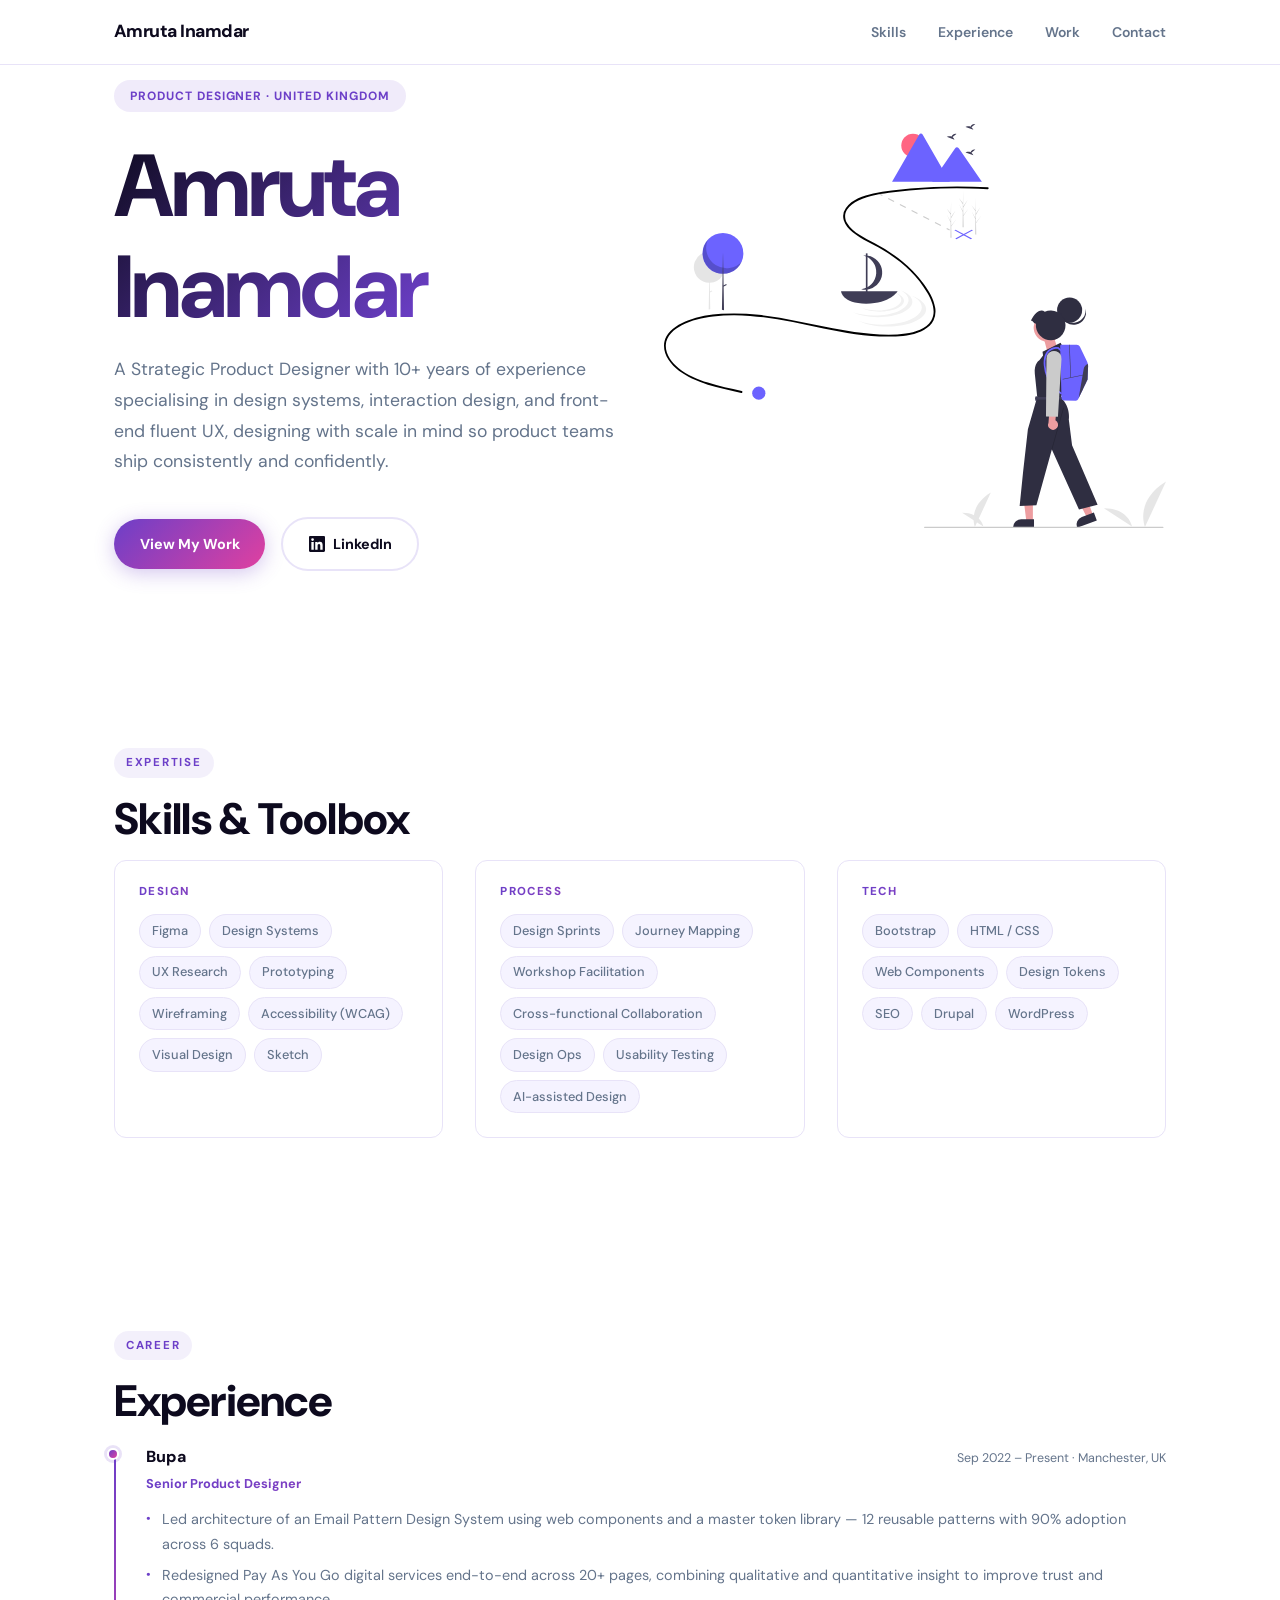
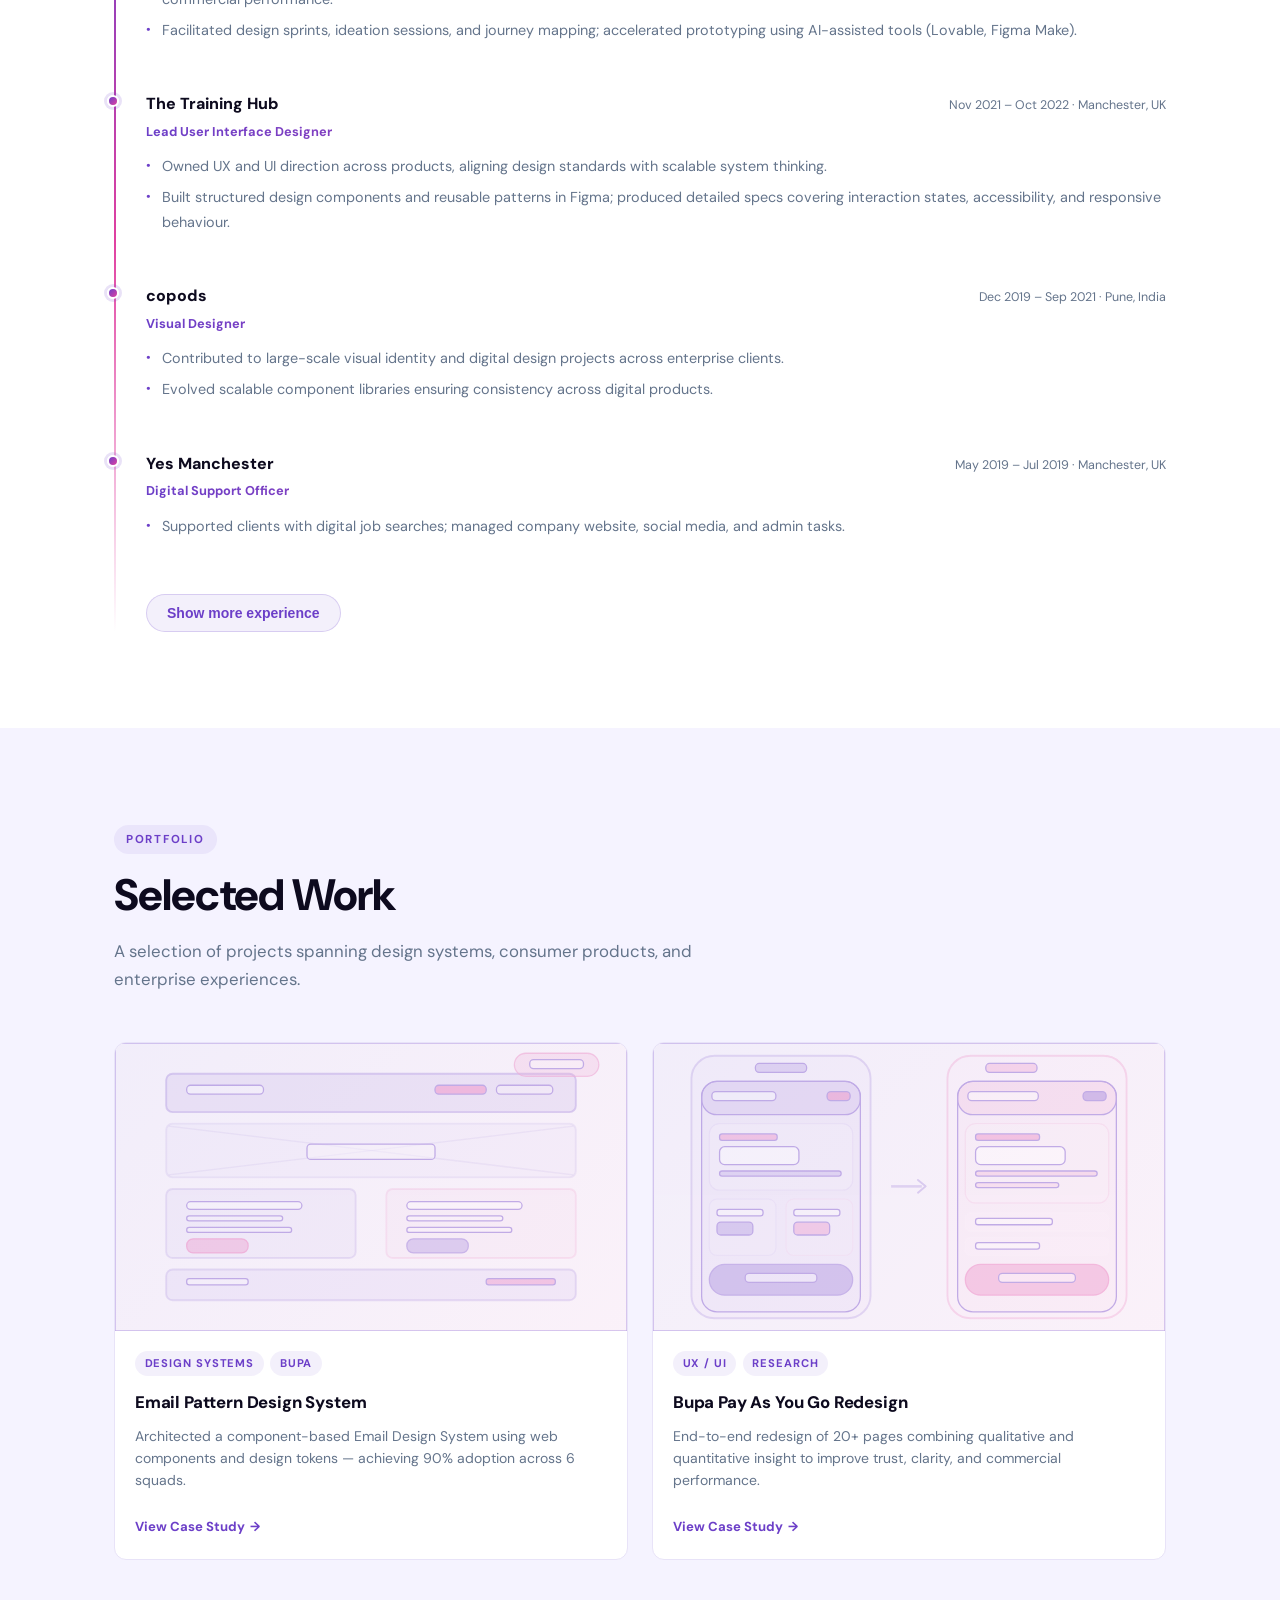
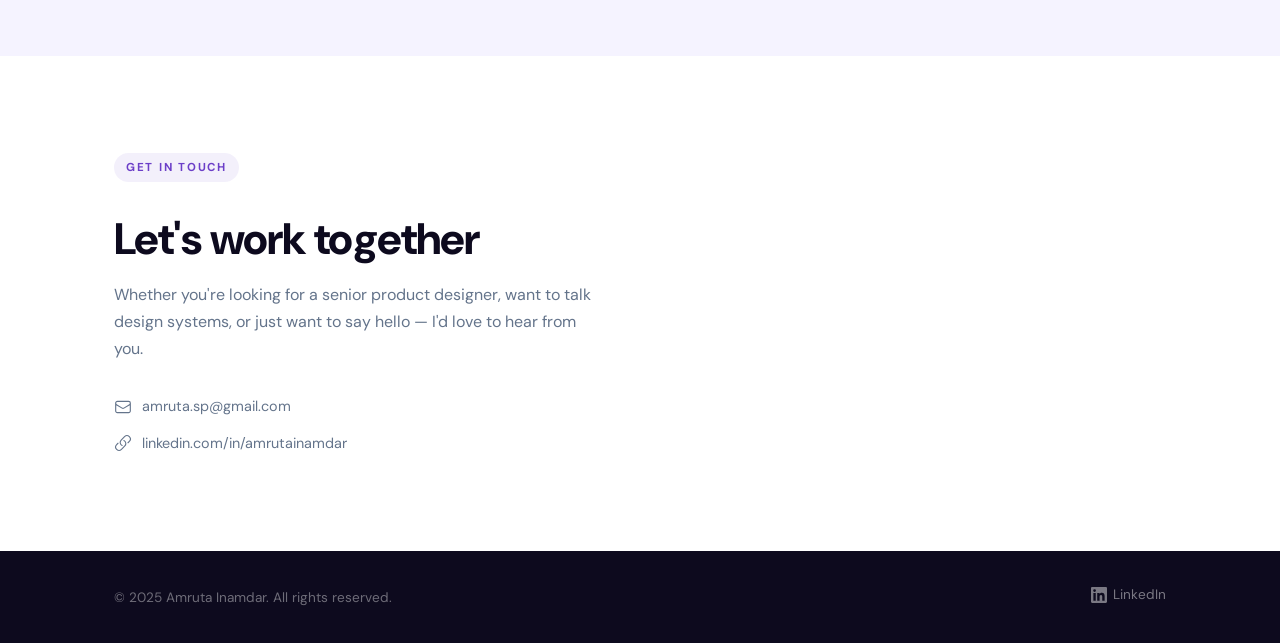
==== commit 8f071d5f: "feat: add Bupa Pay As You Go case study and associated support files" ====
--- a/index.html
+++ b/index.html
@@ -42,7 +42,7 @@
             style="display:inline-block;background:rgba(108,63,200,0.1);color:rgb(108,63,200);padding:0.35rem 1rem;border-radius:99px;font-size:0.75rem;font-weight:700;letter-spacing:0.08em;text-transform:uppercase;margin-bottom:1.5rem;">Product
             Designer · United Kingdom</span>
           <h1 class="hero-title">Amruta Inamdar</h1>
-          <p class="hero-tagline">I'm , a Strategic Product Designer with 10+ years of experience
+          <p class="hero-tagline">A Strategic Product Designer with 10+ years of experience
             specialising in design systems, interaction design, and front-end fluent UX, designing with scale in mind so
             product teams ship consistently and confidently.</p>
           <div class="hero-actions">
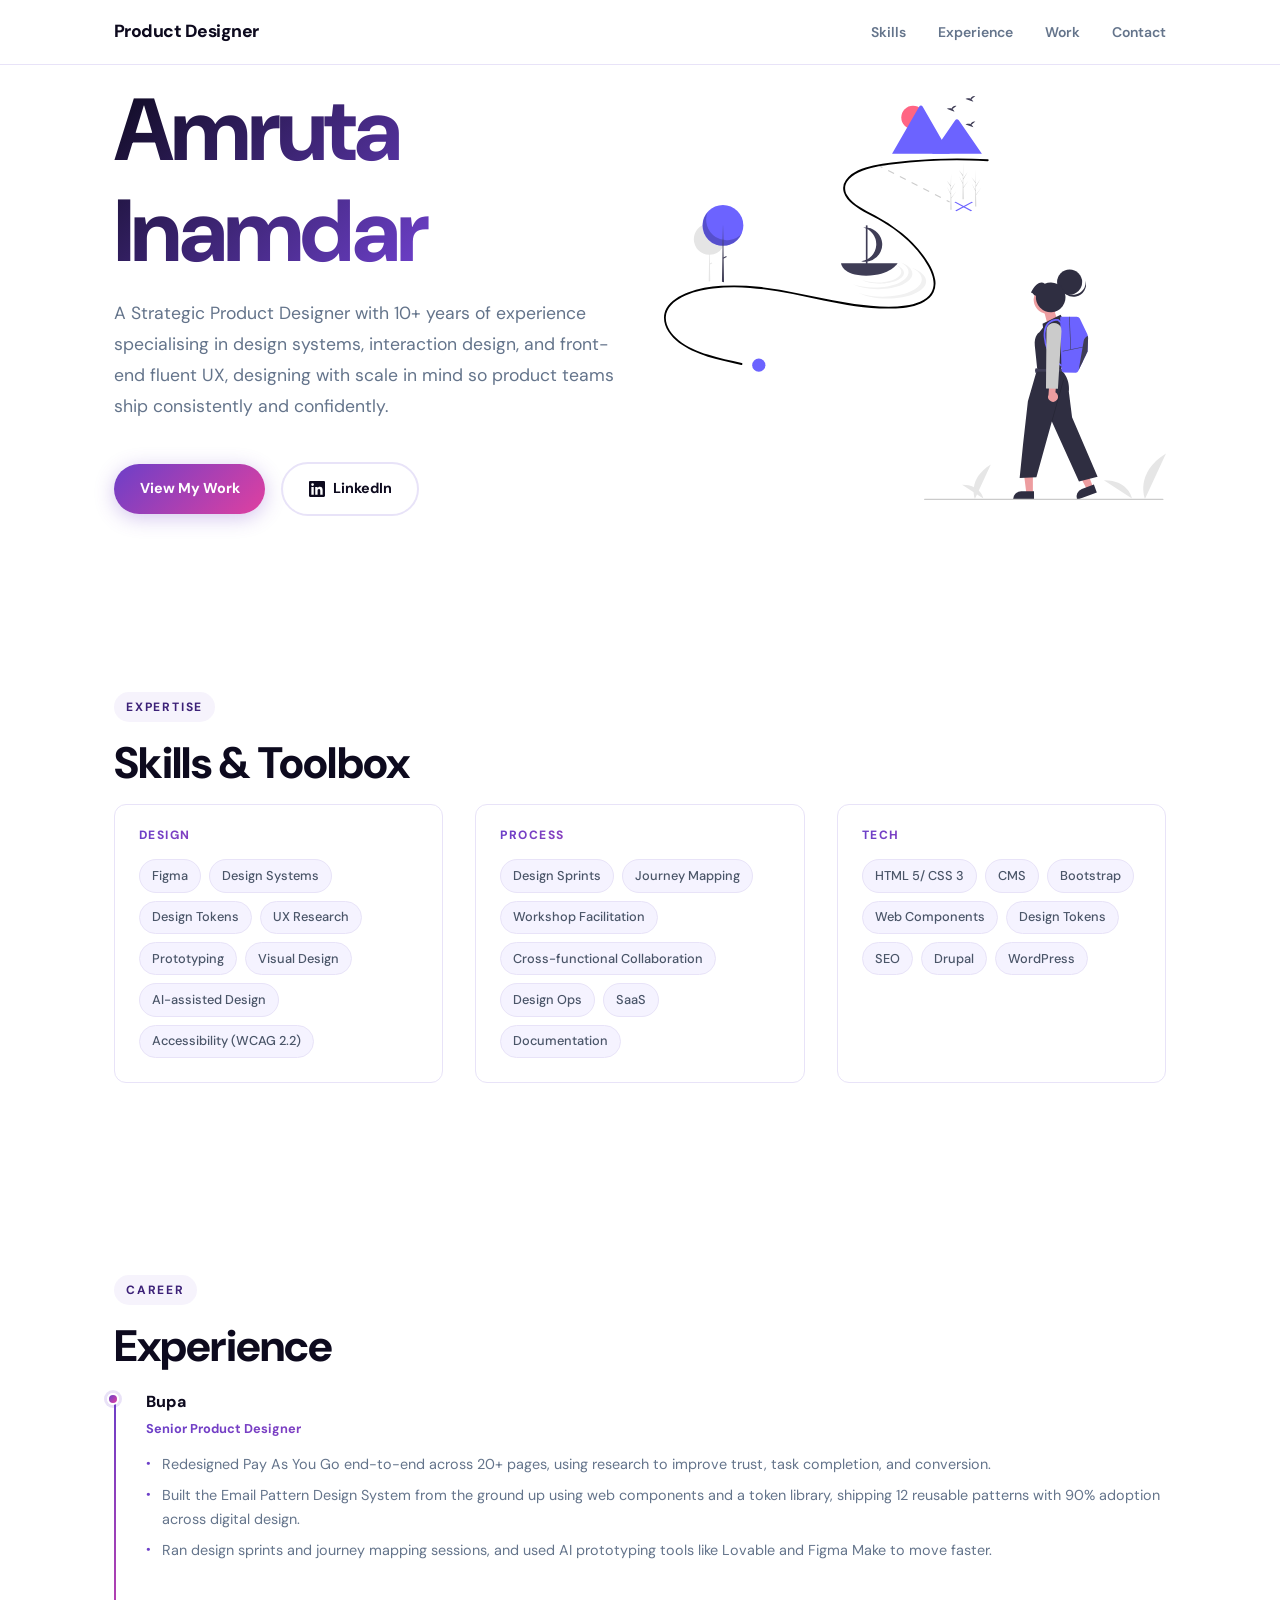
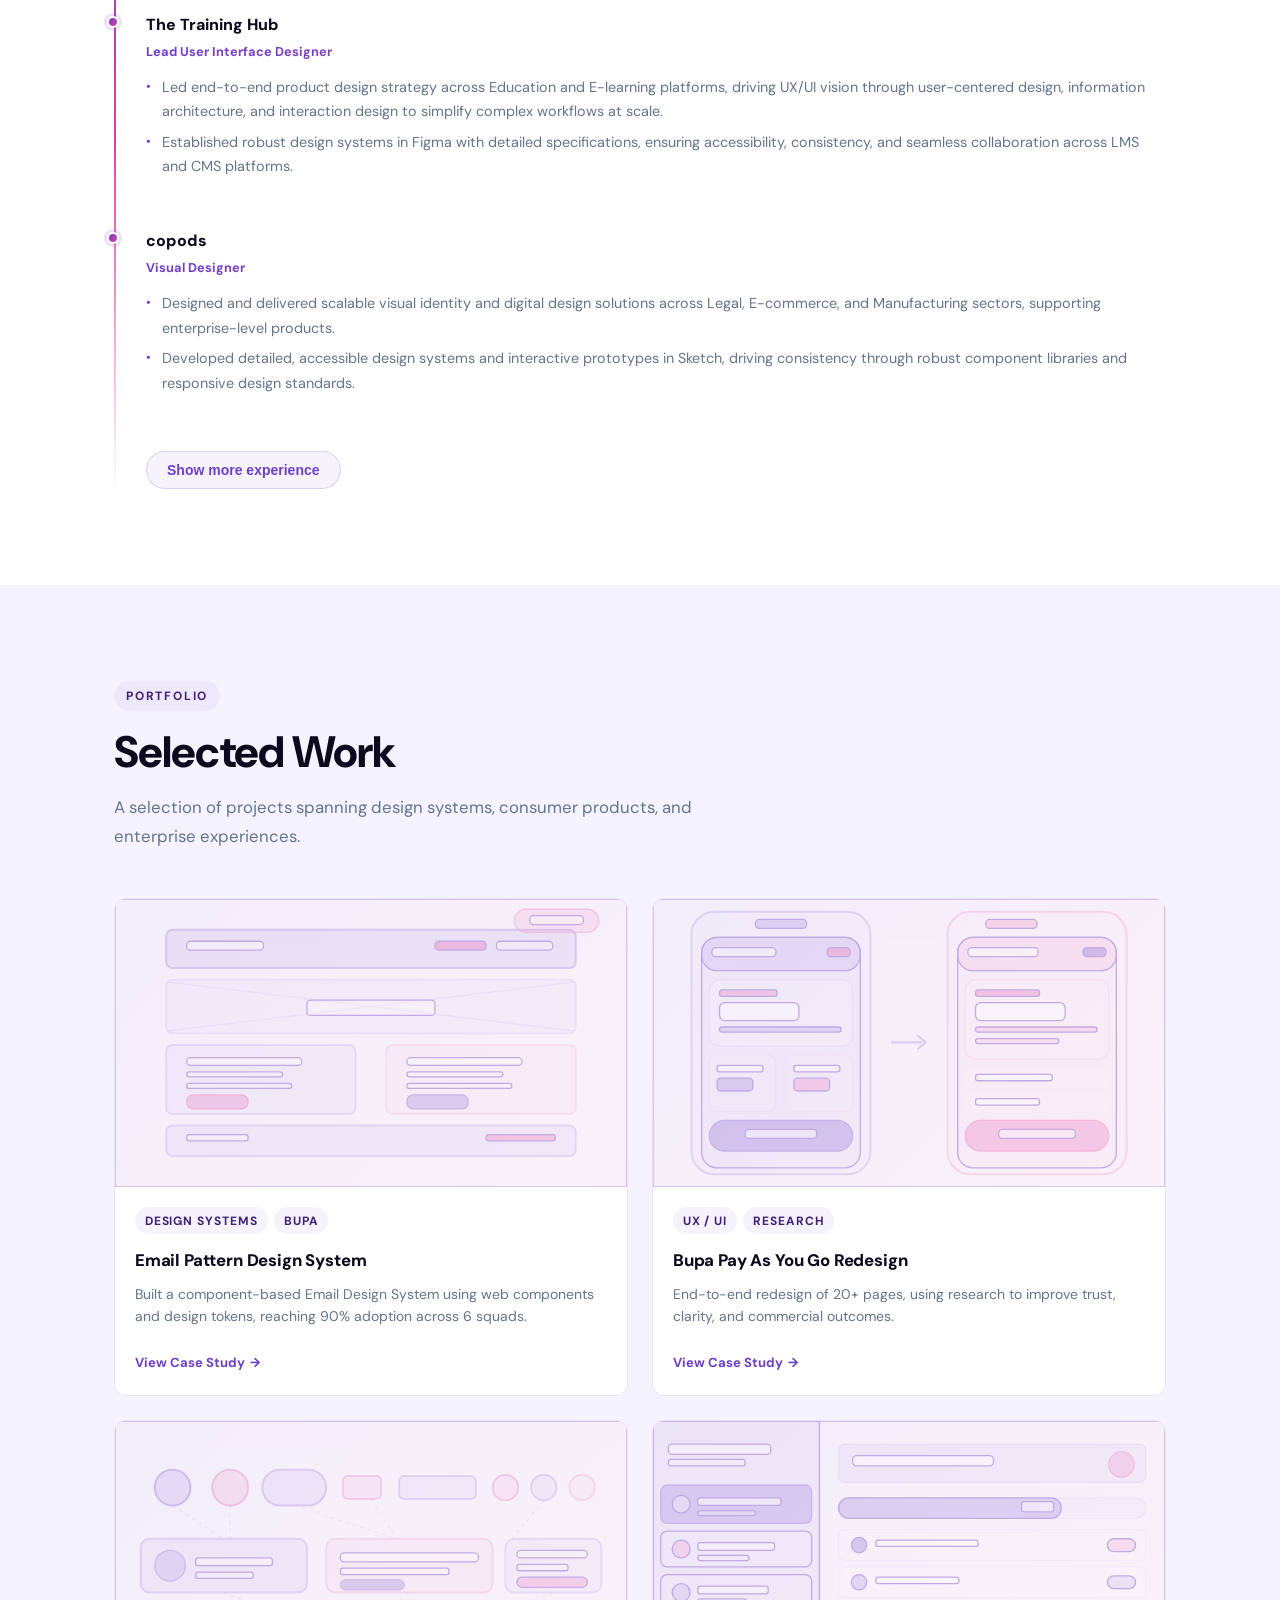
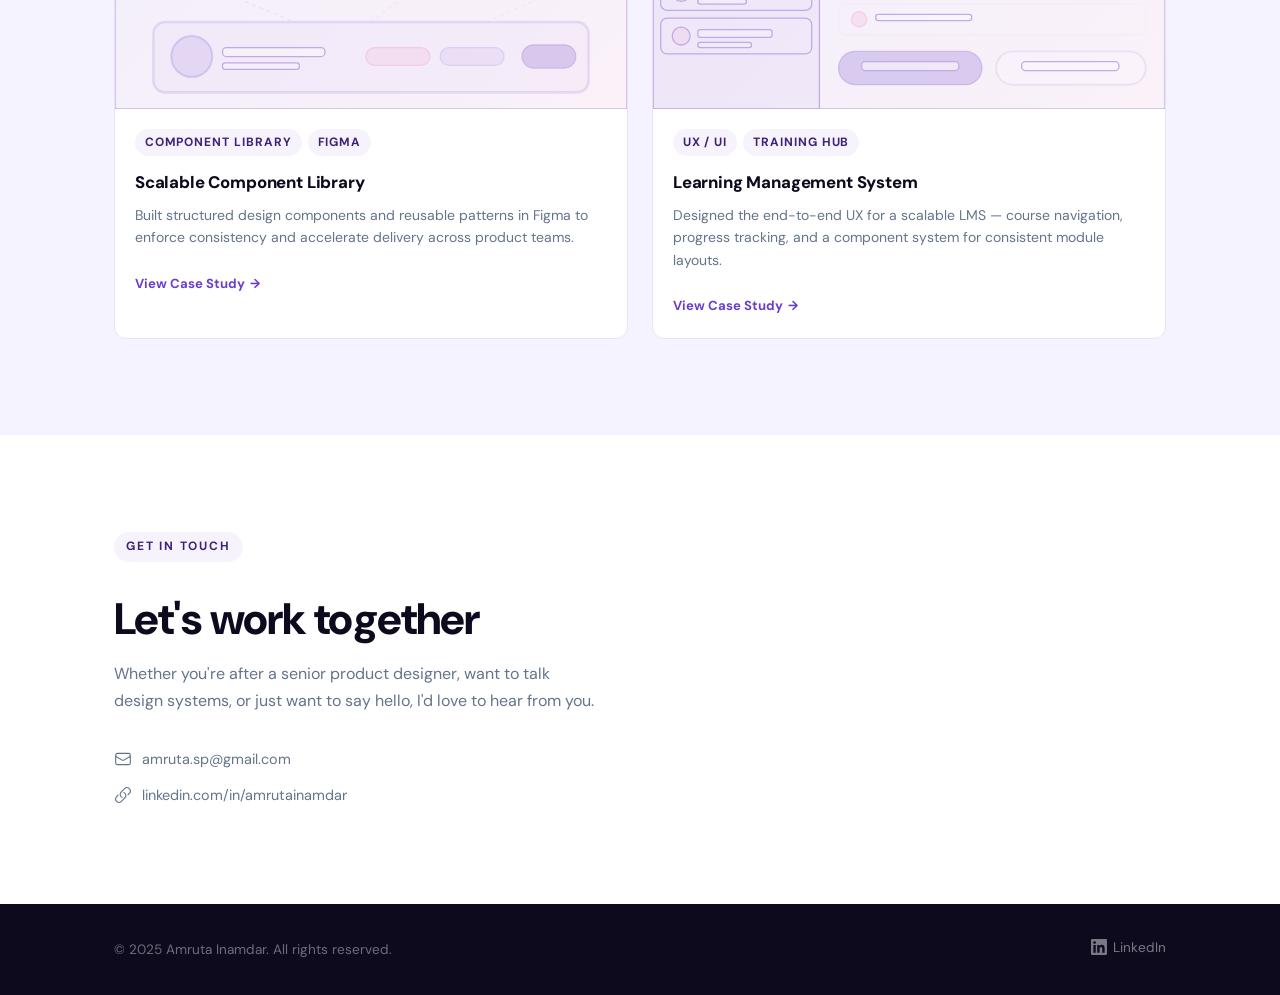
==== commit 6d9110e5: "feat: add learning and design system case studies and refine email pattern documentation" ====
--- a/index.html
+++ b/index.html
@@ -5,12 +5,24 @@
   <meta charset="UTF-8" />
   <meta name="viewport" content="width=device-width, initial-scale=1.0" />
   <meta name="description"
-    content="Amruta Inamdar — Senior Product Designer specialising in Design Systems, UX/UI, and Accessibility." />
+    content="Amruta Inamdar, Senior Product Designer specialising in Design Systems, UX/UI, and Accessibility." />
   <title>Amruta Inamdar · Product Designer</title>
   <link rel="preconnect" href="https://fonts.googleapis.com" />
   <link rel="preconnect" href="https://fonts.gstatic.com" crossorigin />
   <link href="https://fonts.googleapis.com/css2?family=DM+Sans:wght@400;500;700;800&display=swap" rel="stylesheet" />
   <link rel="stylesheet" href="styles-v3.css" />
+  <link rel="icon" type="image/svg+xml" href="favicon.svg" />
+  <style>
+    @media (max-width: 768px) {
+      .hero-illustration {
+        display: none !important;
+      }
+
+      .hero-grid {
+        grid-template-columns: 1fr !important;
+      }
+    }
+  </style>
 </head>
 
 <body>
@@ -18,7 +30,7 @@
   <!-- ── Nav ── -->
   <nav>
     <div class="container nav-inner">
-      <a href="#hero" class="nav-logo">Amruta Inamdar</a>
+      <a href="#hero" class="nav-logo">Product Designer</a>
       <ul class="nav-links" id="nav-links">
         <li><a href="#skills">Skills</a></li>
         <li><a href="#experience">Experience</a></li>
@@ -34,13 +46,10 @@
   <!-- ── Hero + About (combined) ── -->
   <section id="hero" style="padding-top:5rem;padding-bottom:5rem;">
     <div class="container">
-      <div style="display:grid;grid-template-columns:1fr 1fr;gap:3rem;align-items:center;">
+      <div class="hero-grid" style="display:grid;grid-template-columns:1fr 1fr;gap:3rem;align-items:center;">
 
         <!-- Left: text content -->
         <div style="text-align:left;">
-          <span
-            style="display:inline-block;background:rgba(108,63,200,0.1);color:rgb(108,63,200);padding:0.35rem 1rem;border-radius:99px;font-size:0.75rem;font-weight:700;letter-spacing:0.08em;text-transform:uppercase;margin-bottom:1.5rem;">Product
-            Designer · United Kingdom</span>
           <h1 class="hero-title">Amruta Inamdar</h1>
           <p class="hero-tagline">A Strategic Product Designer with 10+ years of experience
             specialising in design systems, interaction design, and front-end fluent UX, designing with scale in mind so
@@ -59,7 +68,7 @@
         </div>
 
         <!-- Right: illustration -->
-        <div style="width:100%;display:flex;align-items:center;justify-content:center;">
+        <div class="hero-illustration" style="width:100%;display:flex;align-items:center;justify-content:center;">
           <img src="undraw_adventure-map_3e4p.svg" alt="Designer at work illustration"
             style="width:100%;height:auto;display:block;" />
         </div>
@@ -79,12 +88,13 @@
           <div class="skill-tags">
             <span class="tag">Figma</span>
             <span class="tag">Design Systems</span>
+            <span class="tag">Design Tokens</span>
             <span class="tag">UX Research</span>
             <span class="tag">Prototyping</span>
-            <span class="tag">Wireframing</span>
-            <span class="tag">Accessibility (WCAG)</span>
             <span class="tag">Visual Design</span>
-            <span class="tag">Sketch</span>
+            <span class="tag">AI-assisted Design</span>
+            <span class="tag">Accessibility (WCAG 2.2)</span>
+
           </div>
         </div>
         <div class="skill-group">
@@ -95,15 +105,16 @@
             <span class="tag">Workshop Facilitation</span>
             <span class="tag">Cross-functional Collaboration</span>
             <span class="tag">Design Ops</span>
-            <span class="tag">Usability Testing</span>
-            <span class="tag">AI-assisted Design</span>
+            <span class="tag">SaaS</span>
+            <span class="tag">Documentation</span>
           </div>
         </div>
         <div class="skill-group">
           <h3>Tech</h3>
           <div class="skill-tags">
+            <span class="tag">HTML 5/ CSS 3</span>
+            <span class="tag">CMS</span>
             <span class="tag">Bootstrap</span>
-            <span class="tag">HTML / CSS</span>
             <span class="tag">Web Components</span>
             <span class="tag">Design Tokens</span>
             <span class="tag">SEO</span>
@@ -125,53 +136,42 @@
         <div class="timeline-item">
           <div class="timeline-header">
             <span class="timeline-company">Bupa</span>
-            <span class="timeline-date">Sep 2022 – Present · Manchester, UK</span>
           </div>
           <div class="timeline-role">Senior Product Designer</div>
           <ul class="timeline-bullets">
-            <li>Led architecture of an Email Pattern Design System using web components and a master token library — 12
-              reusable patterns with 90% adoption across 6 squads.</li>
-            <li>Redesigned Pay As You Go digital services end-to-end across 20+ pages, combining qualitative and
-              quantitative insight to improve trust and commercial performance.</li>
-            <li>Facilitated design sprints, ideation sessions, and journey mapping; accelerated prototyping using
-              AI-assisted tools (Lovable, Figma Make).</li>
+            <li>Redesigned Pay As You Go end-to-end across 20+ pages, using research to improve trust, task completion,
+              and conversion.</li>
+            <li>Built the Email Pattern Design System from the ground up using web components and a token library,
+              shipping 12 reusable patterns with 90% adoption across digital design.</li>
+            <li>Ran design sprints and journey mapping sessions, and used AI prototyping tools like Lovable and Figma
+              Make to move faster.</li>
           </ul>
         </div>
 
         <div class="timeline-item">
           <div class="timeline-header">
             <span class="timeline-company">The Training Hub</span>
-            <span class="timeline-date">Nov 2021 – Oct 2022 · Manchester, UK</span>
           </div>
           <div class="timeline-role">Lead User Interface Designer</div>
           <ul class="timeline-bullets">
-            <li>Owned UX and UI direction across products, aligning design standards with scalable system thinking.</li>
-            <li>Built structured design components and reusable patterns in Figma; produced detailed specs covering
-              interaction states, accessibility, and responsive behaviour.</li>
+            <li>Led end-to-end product design strategy across Education and E-learning platforms, driving UX/UI vision
+              through user-centered design, information architecture, and interaction design to simplify complex
+              workflows at scale.</li>
+            <li>Established robust design systems in Figma with detailed specifications, ensuring accessibility,
+              consistency, and seamless collaboration across LMS and CMS platforms.</li>
           </ul>
         </div>
 
         <div class="timeline-item">
           <div class="timeline-header">
             <span class="timeline-company">copods</span>
-            <span class="timeline-date">Dec 2019 – Sep 2021 · Pune, India</span>
           </div>
           <div class="timeline-role">Visual Designer</div>
           <ul class="timeline-bullets">
-            <li>Contributed to large-scale visual identity and digital design projects across enterprise clients.</li>
-            <li>Evolved scalable component libraries ensuring consistency across digital products.</li>
-          </ul>
-        </div>
-
-        <div class="timeline-item">
-          <div class="timeline-header">
-            <span class="timeline-company">Yes Manchester</span>
-            <span class="timeline-date">May 2019 – Jul 2019 · Manchester, UK</span>
-          </div>
-          <div class="timeline-role">Digital Support Officer</div>
-          <ul class="timeline-bullets">
-            <li>Supported clients with digital job searches; managed company website, social media, and admin tasks.
-            </li>
+            <li>Designed and delivered scalable visual identity and digital design solutions across Legal, E-commerce,
+              and Manufacturing sectors, supporting enterprise-level products.</li>
+            <li>Developed detailed, accessible design systems and interactive prototypes in Sketch, driving consistency
+              through robust component libraries and responsive design standards.</li>
           </ul>
         </div>
 
@@ -179,22 +179,22 @@
           <div class="timeline-item">
             <div class="timeline-header">
               <span class="timeline-company">Cognizant Technology Solutions</span>
-              <span class="timeline-date">Nov 2009 – Nov 2016 · Pune, India</span>
             </div>
             <div class="timeline-role">Technology Lead</div>
             <ul class="timeline-bullets">
-              <li>Led front-end development and UI design for banking and retail clients; built a WordPress-based
-                pattern library and migrated six legacy websites.</li>
-              <li>Developed responsive applications across 12 multilingual eCommerce country websites using HTML, CSS,
-                and Bootstrap.</li>
-              <li>Performed WCAG accessibility audits and executed full SEO strategy.</li>
+              <li>Led frontend development and UI delivery for Banking and E-commerce clients, transforming six legacy
+                websites into a unified, scalable web platform supported by a WordPress-driven pattern library.</li>
+              <li>Built and optimized responsive, multilingual eCommerce experiences across 12 global markets using
+                HTML, CSS, and Bootstrap, ensuring cross-browser compatibility, performance, and design consistency.
+              </li>
+              <li>Drove accessibility and growth initiatives through WCAG2.2 compliant audits and data driven SEO
+                strategies, improving usability, search visibility, and organic traffic performance.</li>
             </ul>
           </div>
 
           <div class="timeline-item">
             <div class="timeline-header">
               <span class="timeline-company">Tisya Impex Pvt. Ltd</span>
-              <span class="timeline-date">Jun 2008 – Nov 2009 · Pune, India</span>
             </div>
             <div class="timeline-role">Designer &amp; Animator</div>
             <ul class="timeline-bullets">
@@ -206,7 +206,6 @@
           <div class="timeline-item">
             <div class="timeline-header">
               <span class="timeline-company">Indian Magic Eye</span>
-              <span class="timeline-date">Dec 2006 – Oct 2007 · Pune, India</span>
             </div>
             <div class="timeline-role">Assistant Director / Editor</div>
             <ul class="timeline-bullets">
@@ -287,8 +286,8 @@
           <div class="card-body">
             <div class="card-tags"><span class="card-tag">Design Systems</span><span class="card-tag">Bupa</span></div>
             <div class="card-title">Email Pattern Design System</div>
-            <p class="card-desc">Architected a component-based Email Design System using web components and design
-              tokens — achieving 90% adoption across 6 squads.</p>
+            <p class="card-desc">Built a component-based Email Design System using web components and design tokens,
+              reaching 90% adoption across 6 squads.</p>
             <span class="card-link">View Case Study</span>
           </div>
         </a>
@@ -360,14 +359,14 @@
           <div class="card-body">
             <div class="card-tags"><span class="card-tag">UX / UI</span><span class="card-tag">Research</span></div>
             <div class="card-title">Bupa Pay As You Go Redesign</div>
-            <p class="card-desc">End-to-end redesign of 20+ pages combining qualitative and quantitative insight to
-              improve trust, clarity, and commercial performance.</p>
+            <p class="card-desc">End-to-end redesign of 20+ pages, using research to improve trust, clarity, and
+              commercial outcomes.</p>
             <span class="card-link">View Case Study</span>
           </div>
         </a>
 
-        <!-- Card 3: Component Library (hidden) -->
-        <div class="case-card" style="display:none;">
+        <!-- Card 3: Component Library -->
+        <a class="case-card" href="design-system.html">
           <div class="card-image" style="padding:0;display:block">
             <svg viewBox="0 0 400 225" xmlns="http://www.w3.org/2000/svg" style="width:100%;height:100%;display:block">
               <rect width="400" height="225" fill="rgba(108,63,200,0.04)" />
@@ -445,12 +444,12 @@
             <div class="card-title">Scalable Component Library</div>
             <p class="card-desc">Built structured design components and reusable patterns in Figma to enforce
               consistency and accelerate delivery across product teams.</p>
-            <a href="#" class="card-link">View Case Study</a>
-          </div>
-        </div>
-
-        <!-- Card 4: LMS (hidden) -->
-        <div class="case-card" style="display:none;">
+            <span class="card-link">View Case Study</span>
+          </div>
+        </a>
+
+        <!-- Card 4: LMS -->
+        <a class="case-card" href="learning-management-system.html">
           <div class="card-image" style="padding:0;display:block">
             <svg viewBox="0 0 400 225" xmlns="http://www.w3.org/2000/svg" style="width:100%;height:100%;display:block">
               <rect width="400" height="225" fill="rgba(108,63,200,0.04)" />
@@ -520,9 +519,9 @@
             <div class="card-title">Learning Management System</div>
             <p class="card-desc">Designed the end-to-end UX for a scalable LMS — course navigation, progress tracking,
               and a component system for consistent module layouts.</p>
-            <a href="#" class="card-link">View Case Study</a>
-          </div>
-        </div>
+            <span class="card-link">View Case Study</span>
+          </div>
+        </a>
 
       </div>
     </div>
@@ -535,8 +534,8 @@
         <div class="contact-info">
           <p class="section-label">Get In Touch</p>
           <h2 class="section-title">Let's work together</h2>
-          <p>Whether you're looking for a senior product designer, want to talk design systems, or just want to say
-            hello — I'd love to hear from you.</p>
+          <p>Whether you're after a senior product designer, want to talk design systems, or just want to say hello, I'd
+            love to hear from you.</p>
           <div class="contact-links">
             <a href="mailto:amruta.sp@gmail.com" class="contact-link">
               <svg xmlns="http://www.w3.org/2000/svg" viewBox="0 0 24 24" stroke-width="1.5">
--- a/styles-v3.css
+++ b/styles-v3.css
@@ -6,7 +6,8 @@
   --bg-card: #ffffff;
   --accent: #6c3fc8;
   --accent-2: #e040a0;
-  --accent-dim: rgba(108, 63, 200, 0.08);
+  --accent-dim: rgba(108, 63, 200, 0.06);
+  --accent-dark: #3d2278;
   --text-primary: #0d0a1e;
   --text-muted: #64748b;
   --border: #e8e3f8;
@@ -83,11 +84,11 @@
 
 .section-label {
   display: inline-block;
-  font-size: 0.72rem;
+  font-size: 0.75rem;
   font-weight: 700;
   letter-spacing: 0.15em;
   text-transform: uppercase;
-  color: var(--accent);
+  color: var(--accent-dark);
   background: var(--accent-dim);
   padding: 0.3rem 0.75rem;
   border-radius: 100px;
@@ -433,7 +434,7 @@
 }
 
 .skill-group h3 {
-  font-size: 0.72rem;
+  font-size: 0.75rem;
   letter-spacing: 0.12em;
   text-transform: uppercase;
   margin-bottom: 1rem;
@@ -452,7 +453,7 @@
 
 .tag {
   background: var(--bg-secondary);
-  color: var(--text-muted);
+  color: #4a5568;
   border: 1px solid var(--border);
   padding: 0.3rem 0.75rem;
   border-radius: 100px;
@@ -639,11 +640,11 @@
 }
 
 .card-tag {
-  font-size: 0.7rem;
+  font-size: 0.75rem;
   font-weight: 700;
   letter-spacing: 0.08em;
   text-transform: uppercase;
-  color: var(--accent);
+  color: var(--accent-dark);
   background: var(--accent-dim);
   padding: 0.2rem 0.6rem;
   border-radius: 100px;
